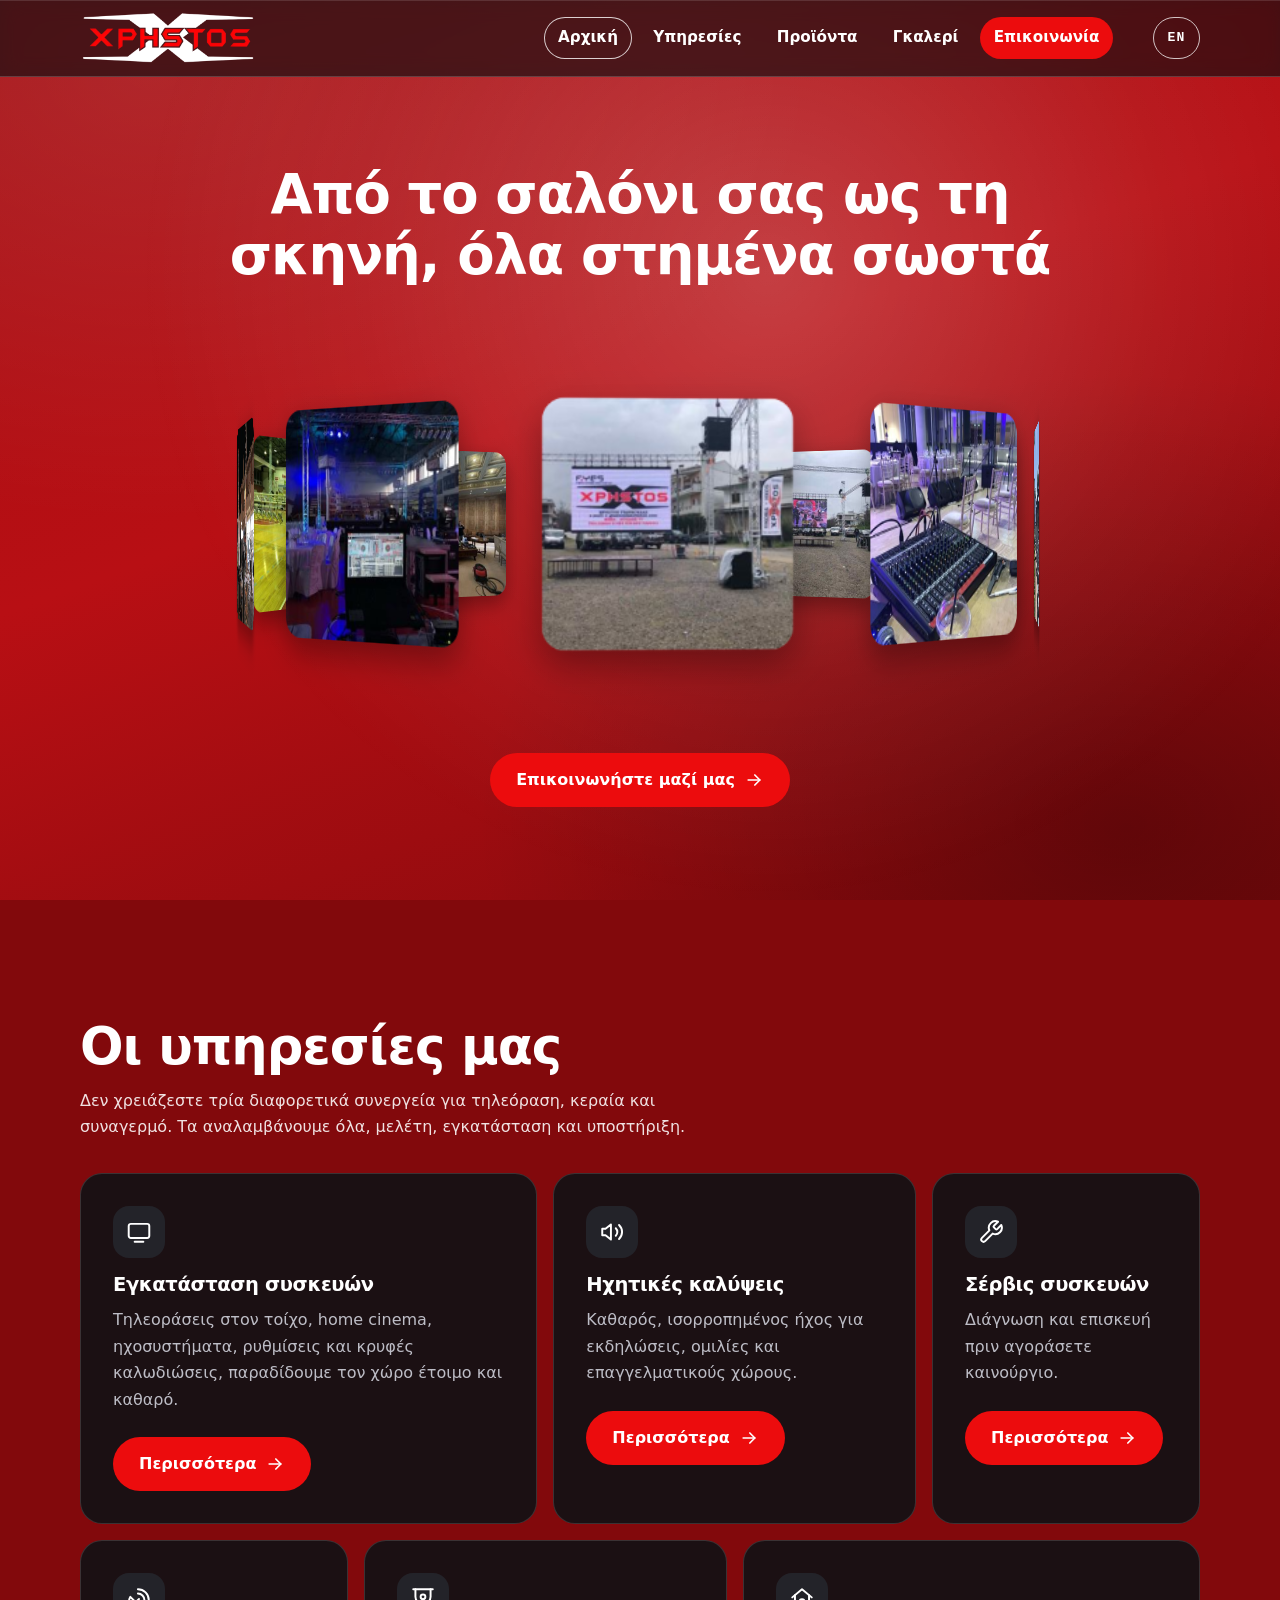
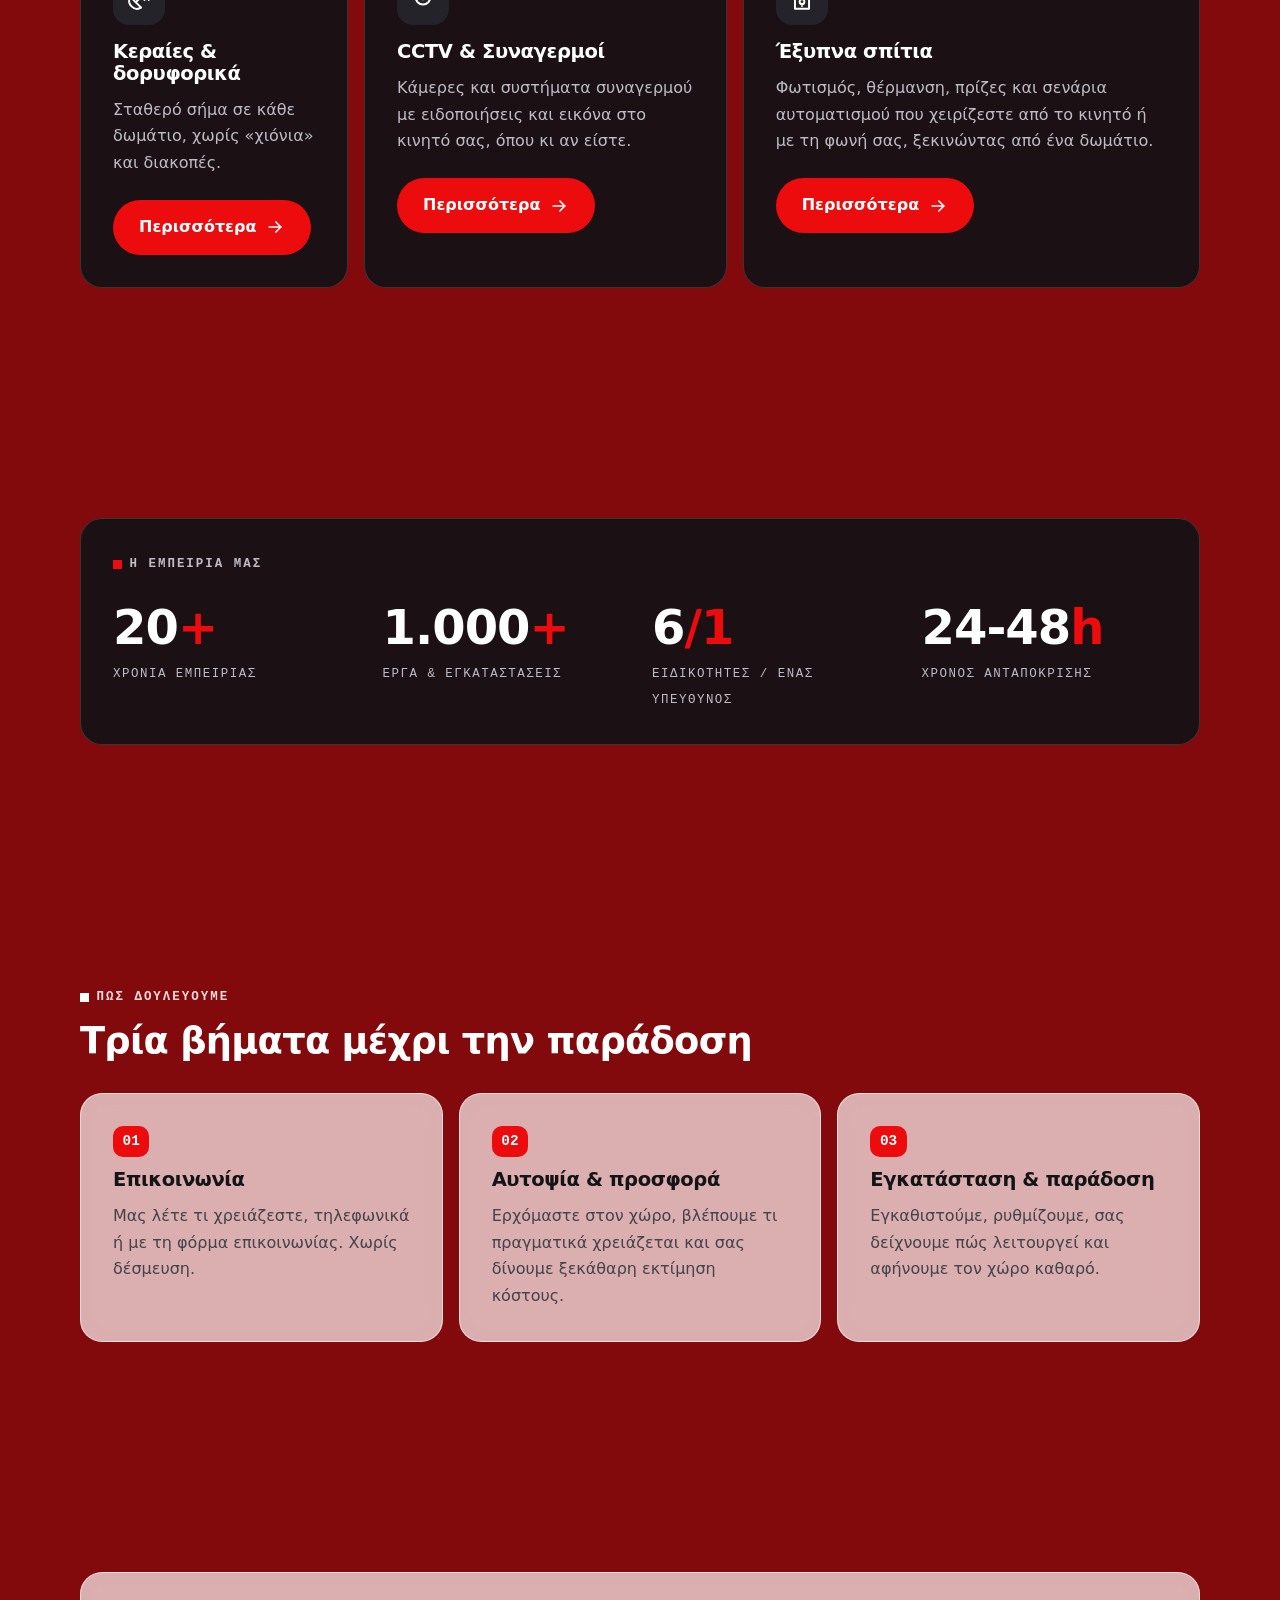
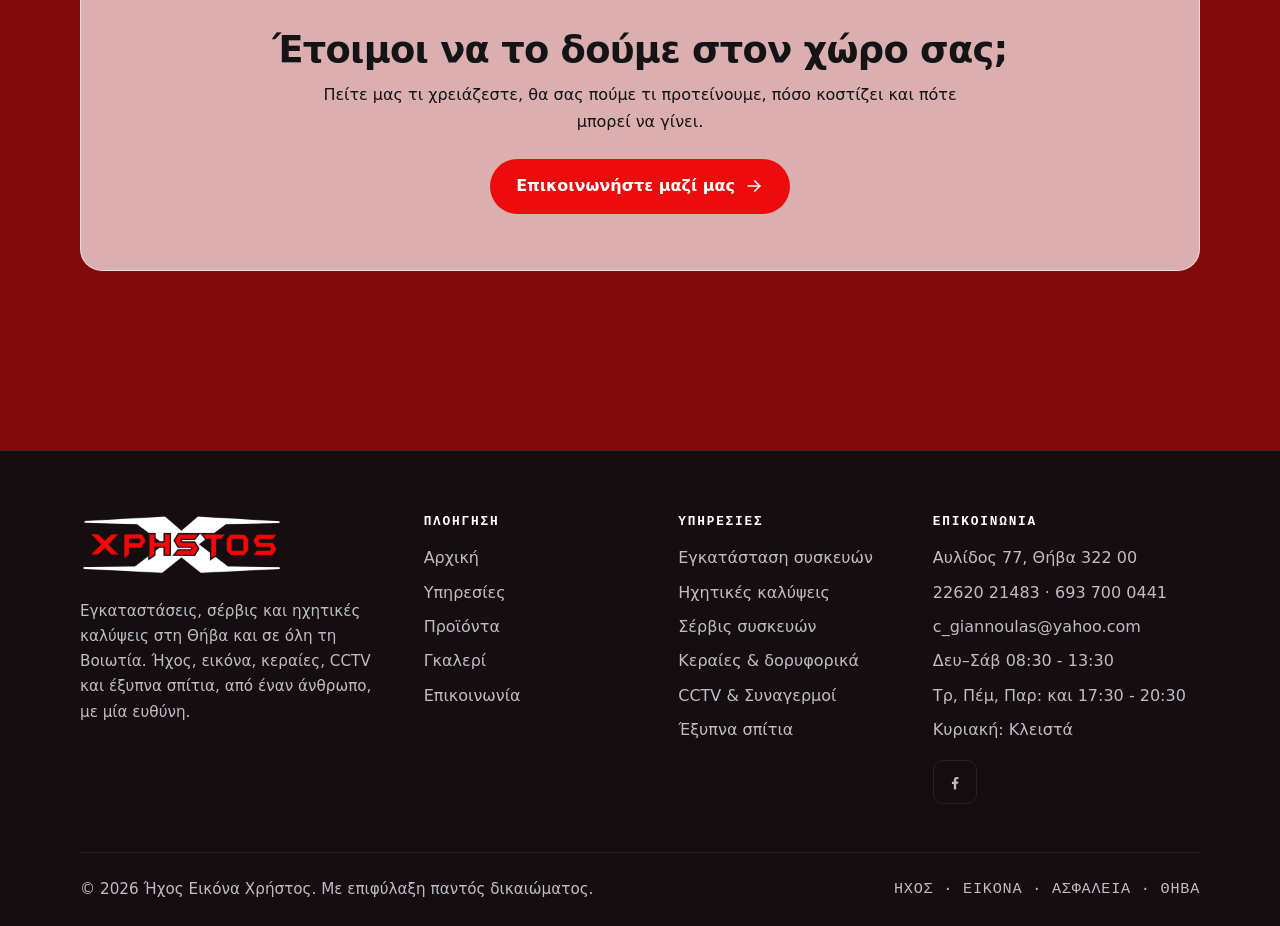
==== index.html @ 1051becd "Βελτιστοποίηση για αδύναμες συσκευές + συμβατότητα παλιών browsers Δοκιμές: 320/375/768/1024/1440px," ====
<!DOCTYPE html>
<html lang="el">
<head>
  <meta charset="UTF-8">
  <meta name="viewport" content="width=device-width, initial-scale=1">
  <title>Ήχος Εικόνα Χρήστος | Εγκατάσταση Συσκευών, Κεραίες, CCTV &amp; Έξυπνα Σπίτια στη Θήβα</title>
  <meta name="description" content="Εγκατάσταση συσκευών, ηχητικές καλύψεις, σέρβις συσκευών, τοποθετήσεις κεραιών & δορυφορικά συστήματα, CCTV, συναγερμοί και έξυπνα σπίτια στη Θήβα και σε όλη τη Βοιωτία. Δωρεάν εκτίμηση - επικοινωνήστε μαζί μας.">
  <meta name="keywords" content="εγκατάσταση συσκευών, ηχητικές καλύψεις, σέρβις συσκευών, τοποθέτηση κεραίας, δορυφορικά συστήματα, cctv, συναγερμός, έξυπνα σπίτια, appliance installation, sound coverage, device repair service, antenna installation, satellite systems, cctv alarm, smart home, Θήβα, Thiva, Βοιωτία">
  <meta property="og:type" content="website">
  <meta property="og:locale" content="el_GR">
  <meta property="og:title" content="Ήχος Εικόνα Χρήστος - Ήχος, εικόνα &amp; ασφάλεια στη Θήβα">
  <meta property="og:description" content="Εγκαταστάσεις, ηχητικές καλύψεις, σέρβις, κεραίες &amp; δορυφορικά, CCTV, συναγερμοί και έξυπνα σπίτια στη Θήβα και τη Βοιωτία.">
  <meta property="og:image" content="https://nickkol191-create.github.io/hxos_eikona_xrhstos/assets/og-image.jpg">
  <meta property="og:image:width" content="1200">
  <meta property="og:image:height" content="630">
  <link rel="icon" type="image/png" href="assets/favicon.png">
  <link rel="apple-touch-icon" href="assets/apple-touch-icon.png">
  <link rel="stylesheet" href="styles.css">
  <link rel="alternate" hreflang="el" href="index.html">
  <link rel="alternate" hreflang="en" href="en/index.html">
  <script type="application/ld+json">
  {
    "@context": "https://schema.org",
    "@type": "LocalBusiness",
    "name": "Ήχος Εικόνα Χρήστος",
    "alternateName": "Hxos Eikona Xrhstos",
    "description": "Εγκατάσταση συσκευών, ηχητικές καλύψεις, σέρβις συσκευών, τοποθετήσεις κεραιών και δορυφορικά συστήματα, CCTV & συναγερμοί, έξυπνα σπίτια. Appliance installation, sound coverage, device repair, antenna & satellite installation, CCTV alarm, smart home.",
    "image": "https://nickkol191-create.github.io/hxos_eikona_xrhstos/assets/og-image.jpg",
    "telephone": "+30-22620-21483",
    "email": "c_giannoulas@yahoo.com",
    "priceRange": "€€",
    "address": {
      "@type": "PostalAddress",
      "streetAddress": "Αυλίδος 77",
      "addressLocality": "Θήβα",
      "postalCode": "322 00",
      "addressCountry": "GR"
    },
    "geo": { "@type": "GeoCoordinates", "latitude": 38.3253, "longitude": 23.3185 },
    "areaServed": ["Θήβα", "Λιβαδειά", "Χαλκίδα", "Σχηματάρι", "Οινόφυτα", "Βοιωτία"],
    "openingHoursSpecification": [
      { "@type": "OpeningHoursSpecification", "dayOfWeek": ["Monday","Tuesday","Wednesday","Thursday","Friday","Saturday"], "opens": "08:30", "closes": "13:30" },
      { "@type": "OpeningHoursSpecification", "dayOfWeek": ["Tuesday","Thursday","Friday"], "opens": "17:30", "closes": "20:30" }
    ],
    "hasOfferCatalog": {
      "@type": "OfferCatalog",
      "name": "Υπηρεσίες / Services",
      "itemListElement": [
        { "@type": "Offer", "itemOffered": { "@type": "Service", "name": "Εγκατάσταση συσκευών (Appliance & AV installation)" } },
        { "@type": "Offer", "itemOffered": { "@type": "Service", "name": "Ηχητικές καλύψεις (Sound coverage for events)" } },
        { "@type": "Offer", "itemOffered": { "@type": "Service", "name": "Σέρβις συσκευών (Device repair service)" } },
        { "@type": "Offer", "itemOffered": { "@type": "Service", "name": "Τοποθετήσεις κεραιών & δορυφορικά συστήματα (Antenna & satellite installation)" } },
        { "@type": "Offer", "itemOffered": { "@type": "Service", "name": "CCTV & συναγερμοί (CCTV alarm systems)" } },
        { "@type": "Offer", "itemOffered": { "@type": "Service", "name": "Έξυπνα σπίτια (Smart home)" } }
      ]
    }
  }
  </script>
</head>
<body>
  <a class="skip-link" href="#main">Μετάβαση στο περιεχόμενο</a>

  <header class="site-header">
    <div class="container header-bar">
      <a class="brand" href="index.html" aria-label="Ήχος Εικόνα Χρήστος - Αρχική">
        <img src="assets/logo-white.png" alt="Λογότυπο: Εικόνα - Ήχος Χρήστος, Θήβα" width="1804" height="534">
      </a>
      <input type="checkbox" id="nav-toggle" class="nav-toggle-box" aria-label="Μενού">
      <label for="nav-toggle" class="nav-toggle" aria-hidden="true">
        <svg viewBox="0 0 24 24" fill="none" stroke="currentColor" stroke-width="2.2" stroke-linecap="round" aria-hidden="true"><path d="M4 7h16"/><path d="M4 12h16"/><path d="M4 17h16"/></svg>
      </label>
      <nav class="site-nav" aria-label="Κύριο μενού">
        <ul>
          <li><a href="index.html" aria-current="page">Αρχική</a></li>
          <li><a href="services.html">Υπηρεσίες</a></li>
          <li><a href="products.html">Προϊόντα</a></li>
          <li><a href="gallery.html">Γκαλερί</a></li>
          <li><a class="nav-cta" href="contact.html">Επικοινωνία</a></li>
          <li class="nav-lang"><a class="lang-switch" href="en/index.html" lang="en" hreflang="en" aria-label="View this page in English">EN</a></li>
        </ul>
      </nav>
    </div>
  </header>

  <main id="main">

    <!-- ===== HERO ===== -->
    <section class="hero container hero-open" aria-labelledby="hero-title">
      <h1 id="hero-title">Από το σαλόνι σας ως τη σκηνή, όλα στημένα σωστά</h1>

          <div class="hero-carousel" role="group" aria-label="Φωτογραφίες από έργα μας, σύρετε για περιστροφή">
            <div class="hc-ring">
              <button class="hc-face" type="button" style="--i: 0" data-full="assets/photos/IMG_2570.JPEG"><img src="assets/photos/thumbs/sm/IMG_2570.jpg" srcset="assets/photos/thumbs/sm/IMG_2570.jpg 360w, assets/photos/thumbs/IMG_2570.jpg 720w" sizes="(min-width: 640px) 180px, 112px" alt="Υπαίθρια οθόνη LED στημένη σε truss" width="720" height="540" decoding="async"></button>
              <button class="hc-face" type="button" style="--i: 1" data-full="assets/photos/IMG_2572.JPEG"><img src="assets/photos/thumbs/sm/IMG_2572.jpg" srcset="assets/photos/thumbs/sm/IMG_2572.jpg 360w, assets/photos/thumbs/IMG_2572.jpg 720w" sizes="(min-width: 640px) 180px, 112px" alt="Κονσόλα ήχου σε αίθουσα δεξιώσεων" width="540" height="720" decoding="async"></button>
              <button class="hc-face" type="button" style="--i: 2" data-full="assets/photos/IMG_2584.JPEG"><img src="assets/photos/thumbs/sm/IMG_2584.jpg" srcset="assets/photos/thumbs/sm/IMG_2584.jpg 360w, assets/photos/thumbs/IMG_2584.jpg 720w" sizes="(min-width: 640px) 180px, 112px" alt="Οθόνη προβολής σε υπαίθρια πολιτιστική εκδήλωση στη Θήβα" width="720" height="540" decoding="async"></button>
              <button class="hc-face" type="button" style="--i: 3" data-full="assets/photos/IMG_2581.JPEG"><img src="assets/photos/thumbs/sm/IMG_2581.jpg" srcset="assets/photos/thumbs/sm/IMG_2581.jpg 360w, assets/photos/thumbs/IMG_2581.jpg 720w" sizes="(min-width: 640px) 180px, 112px" fetchpriority="low" alt="Σύστημα συναγερμού Ajax σε λευκό χρώμα με εξωτερική σειρήνα" width="540" height="720" decoding="async"></button>
              <button class="hc-face" type="button" style="--i: 4" data-full="assets/photos/IMG_2571.JPEG"><img src="assets/photos/thumbs/sm/IMG_2571.jpg" srcset="assets/photos/thumbs/sm/IMG_2571.jpg 360w, assets/photos/thumbs/IMG_2571.jpg 720w" sizes="(min-width: 640px) 180px, 112px" fetchpriority="low" alt="Υπαίθρια οθόνη LED με ηχεία line array σε εκδήλωση" width="720" height="540" decoding="async"></button>
              <button class="hc-face" type="button" style="--i: 5" data-full="assets/photos/IMG_2583.JPEG"><img src="assets/photos/thumbs/sm/IMG_2583.jpg" srcset="assets/photos/thumbs/sm/IMG_2583.jpg 360w, assets/photos/thumbs/IMG_2583.jpg 720w" sizes="(min-width: 640px) 180px, 112px" fetchpriority="low" alt="DJ booth με ηχεία και φωτεινή επιγραφή Let's Party" width="540" height="720" decoding="async"></button>
              <button class="hc-face" type="button" style="--i: 6" data-full="assets/photos/IMG_2568.JPEG"><img src="assets/photos/thumbs/sm/IMG_2568.jpg" srcset="assets/photos/thumbs/sm/IMG_2568.jpg 360w, assets/photos/thumbs/IMG_2568.jpg 720w" sizes="(min-width: 640px) 180px, 112px" fetchpriority="low" alt="Εγκατάσταση video wall σε αίθουσα εκδηλώσεων" width="720" height="540" decoding="async"></button>
              <button class="hc-face" type="button" style="--i: 7" data-full="assets/photos/IMG_2576.JPEG"><img src="assets/photos/thumbs/sm/IMG_2576.jpg" srcset="assets/photos/thumbs/sm/IMG_2576.jpg 360w, assets/photos/thumbs/IMG_2576.jpg 720w" sizes="(min-width: 640px) 180px, 112px" fetchpriority="low" alt="Πύργοι truss με φωτισμό και οθόνη LED σε κλειστό γυμναστήριο" width="540" height="720" decoding="async"></button>
              <button class="hc-face" type="button" style="--i: 8" data-full="assets/photos/IMG_2579.JPEG"><img src="assets/photos/thumbs/sm/IMG_2579.jpg" srcset="assets/photos/thumbs/sm/IMG_2579.jpg 360w, assets/photos/thumbs/IMG_2579.jpg 720w" sizes="(min-width: 640px) 180px, 112px" alt="Στήσιμο πύργων truss για υπαίθρια εκδήλωση τη νύχτα" width="540" height="720" decoding="async"></button>
              <button class="hc-face" type="button" style="--i: 9" data-full="assets/photos/IMG_2577.JPEG"><img src="assets/photos/thumbs/sm/IMG_2577.jpg" srcset="assets/photos/thumbs/sm/IMG_2577.jpg 360w, assets/photos/thumbs/IMG_2577.jpg 720w" sizes="(min-width: 640px) 180px, 112px" alt="Φωτισμός, ήχος και DJ set σε αθλητική διοργάνωση με ρινγκ" width="720" height="540" decoding="async"></button>
            </div>
          </div>

      <div class="hero-cta">
        <a class="btn" href="contact.html">Επικοινωνήστε μαζί μας
          <svg viewBox="0 0 24 24" fill="none" stroke="currentColor" stroke-width="2" stroke-linecap="round" stroke-linejoin="round" aria-hidden="true"><path d="M5 12h14"/><path d="m13 6 6 6-6 6"/></svg>
        </a>
      </div>
    </section>

    <!-- ===== SERVICES BENTO ===== -->
    <section class="section container" aria-labelledby="services-title">
      <div class="section-head section-head-xl">
        <h2 id="services-title">Οι υπηρεσίες μας</h2>
        <p>Δεν χρειάζεστε τρία διαφορετικά συνεργεία για τηλεόραση, κεραία και συναγερμό. Τα αναλαμβάνουμε όλα, μελέτη, εγκατάσταση και υποστήριξη.</p>
      </div>

      <div class="bento">
        <details class="tile tile-dark d5 svc-card" open>
          <summary class="svc-head"><span class="svc-row">
          <span class="icon-box" aria-hidden="true">
            <svg viewBox="0 0 24 24" fill="none" stroke="currentColor" stroke-width="1.8" stroke-linecap="round" stroke-linejoin="round"><rect x="2.5" y="4.5" width="19" height="13" rx="2"/><path d="M8 21h8"/></svg>
          </span>
          <h3>Εγκατάσταση συσκευών</h3>
          <svg class="svc-arrow" viewBox="0 0 24 24" fill="none" stroke="currentColor" stroke-width="2.2" stroke-linecap="round" stroke-linejoin="round" aria-hidden="true"><path d="m6 9 6 6 6-6"/></svg>
          </span></summary>
          <p class="muted">Τηλεοράσεις στον τοίχο, home cinema, ηχοσυστήματα, ρυθμίσεις και κρυφές καλωδιώσεις, παραδίδουμε τον χώρο έτοιμο και καθαρό.</p>
          <a class="btn" href="services.html#egkatastasi-syskevon">Περισσότερα
            <svg viewBox="0 0 24 24" fill="none" stroke="currentColor" stroke-width="2" stroke-linecap="round" stroke-linejoin="round" aria-hidden="true"><path d="M5 12h14"/><path d="m13 6 6 6-6 6"/></svg>
          </a>
        </details>

        <details class="tile tile-dark d4 svc-card" open>
          <summary class="svc-head"><span class="svc-row">
          <span class="icon-box" aria-hidden="true">
            <svg viewBox="0 0 24 24" fill="none" stroke="currentColor" stroke-width="1.8" stroke-linecap="round" stroke-linejoin="round"><path d="M11 5 6 9H3v6h3l5 4z"/><path d="M15.5 8.5a5 5 0 0 1 0 7"/><path d="M18.5 5.5a9 9 0 0 1 0 13"/></svg>
          </span>
          <h3>Ηχητικές καλύψεις</h3>
          <svg class="svc-arrow" viewBox="0 0 24 24" fill="none" stroke="currentColor" stroke-width="2.2" stroke-linecap="round" stroke-linejoin="round" aria-hidden="true"><path d="m6 9 6 6 6-6"/></svg>
          </span></summary>
          <p class="muted">Καθαρός, ισορροπημένος ήχος για εκδηλώσεις, ομιλίες και επαγγελματικούς χώρους.</p>
          <a class="btn" href="services.html#ixitikes-kalypseis">Περισσότερα
            <svg viewBox="0 0 24 24" fill="none" stroke="currentColor" stroke-width="2" stroke-linecap="round" stroke-linejoin="round" aria-hidden="true"><path d="M5 12h14"/><path d="m13 6 6 6-6 6"/></svg>
          </a>
        </details>

        <details class="tile tile-dark d3 svc-card" open>
          <summary class="svc-head"><span class="svc-row">
          <span class="icon-box" aria-hidden="true">
            <svg viewBox="0 0 24 24" fill="none" stroke="currentColor" stroke-width="1.8" stroke-linecap="round" stroke-linejoin="round"><path d="M14.7 6.3a1 1 0 0 0 0 1.4l1.6 1.6a1 1 0 0 0 1.4 0l3.77-3.77a6 6 0 0 1-7.94 7.94l-6.91 6.91a2.12 2.12 0 0 1-3-3l6.91-6.91a6 6 0 0 1 7.94-7.94l-3.76 3.76z"/></svg>
          </span>
          <h3>Σέρβις συσκευών</h3>
          <svg class="svc-arrow" viewBox="0 0 24 24" fill="none" stroke="currentColor" stroke-width="2.2" stroke-linecap="round" stroke-linejoin="round" aria-hidden="true"><path d="m6 9 6 6 6-6"/></svg>
          </span></summary>
          <p class="muted">Διάγνωση και επισκευή πριν αγοράσετε καινούργιο.</p>
          <a class="btn" href="services.html#servis-syskevon">Περισσότερα
            <svg viewBox="0 0 24 24" fill="none" stroke="currentColor" stroke-width="2" stroke-linecap="round" stroke-linejoin="round" aria-hidden="true"><path d="M5 12h14"/><path d="m13 6 6 6-6 6"/></svg>
          </a>
        </details>

        <details class="tile tile-dark d3 svc-card" open>
          <summary class="svc-head"><span class="svc-row">
          <span class="icon-box" aria-hidden="true">
            <svg viewBox="0 0 24 24" fill="none" stroke="currentColor" stroke-width="1.8" stroke-linecap="round" stroke-linejoin="round"><path d="M4 10a7.31 7.31 0 0 0 10 10Z"/><path d="m9 15 3-3"/><path d="M17 13a6 6 0 0 0-6-6"/><path d="M21 13A10 10 0 0 0 11 3"/></svg>
          </span>
          <h3>Κεραίες &amp; δορυφορικά</h3>
          <svg class="svc-arrow" viewBox="0 0 24 24" fill="none" stroke="currentColor" stroke-width="2.2" stroke-linecap="round" stroke-linejoin="round" aria-hidden="true"><path d="m6 9 6 6 6-6"/></svg>
          </span></summary>
          <p class="muted">Σταθερό σήμα σε κάθε δωμάτιο, χωρίς «χιόνια» και διακοπές.</p>
          <a class="btn" href="services.html#keraies-doryforika">Περισσότερα
            <svg viewBox="0 0 24 24" fill="none" stroke="currentColor" stroke-width="2" stroke-linecap="round" stroke-linejoin="round" aria-hidden="true"><path d="M5 12h14"/><path d="m13 6 6 6-6 6"/></svg>
          </a>
        </details>

        <details class="tile tile-dark d4 svc-card" open>
          <summary class="svc-head"><span class="svc-row">
          <span class="icon-box" aria-hidden="true">
            <svg viewBox="0 0 24 24" fill="none" stroke="currentColor" stroke-width="1.8" stroke-linecap="round" stroke-linejoin="round"><path d="M3 3h18"/><path d="M5 3v7a7 7 0 0 0 14 0V3"/><circle cx="12" cy="10" r="2.2"/></svg>
          </span>
          <h3>CCTV &amp; Συναγερμοί</h3>
          <svg class="svc-arrow" viewBox="0 0 24 24" fill="none" stroke="currentColor" stroke-width="2.2" stroke-linecap="round" stroke-linejoin="round" aria-hidden="true"><path d="m6 9 6 6 6-6"/></svg>
          </span></summary>
          <p class="muted">Κάμερες και συστήματα συναγερμού με ειδοποιήσεις και εικόνα στο κινητό σας, όπου κι αν είστε.</p>
          <a class="btn" href="services.html#cctv-alarm">Περισσότερα
            <svg viewBox="0 0 24 24" fill="none" stroke="currentColor" stroke-width="2" stroke-linecap="round" stroke-linejoin="round" aria-hidden="true"><path d="M5 12h14"/><path d="m13 6 6 6-6 6"/></svg>
          </a>
        </details>

        <details class="tile tile-dark d5 svc-card" open>
          <summary class="svc-head"><span class="svc-row">
          <span class="icon-box" aria-hidden="true">
            <svg viewBox="0 0 24 24" fill="none" stroke="currentColor" stroke-width="1.8" stroke-linecap="round" stroke-linejoin="round"><path d="m3 10.5 9-7.5 9 7.5"/><path d="M5.5 8.5V21h13V8.5"/><circle cx="12" cy="14.5" r="2.2"/><path d="M12 18.5v.01"/></svg>
          </span>
          <h3>Έξυπνα σπίτια</h3>
          <svg class="svc-arrow" viewBox="0 0 24 24" fill="none" stroke="currentColor" stroke-width="2.2" stroke-linecap="round" stroke-linejoin="round" aria-hidden="true"><path d="m6 9 6 6 6-6"/></svg>
          </span></summary>
          <p class="muted">Φωτισμός, θέρμανση, πρίζες και σενάρια αυτοματισμού που χειρίζεστε από το κινητό ή με τη φωνή σας, ξεκινώντας από ένα δωμάτιο.</p>
          <a class="btn" href="services.html#exypna-spitia">Περισσότερα
            <svg viewBox="0 0 24 24" fill="none" stroke="currentColor" stroke-width="2" stroke-linecap="round" stroke-linejoin="round" aria-hidden="true"><path d="M5 12h14"/><path d="m13 6 6 6-6 6"/></svg>
          </a>
        </details>
      </div>
    </section>

    <!-- ===== STATS ===== -->
    <section class="section container" aria-labelledby="stats-title">
      <div class="tile tile-dark">
        <p class="eyebrow">Η εμπειρία μας</p>
        <h2 id="stats-title" class="visually-hidden">Η εμπειρία μας σε αριθμούς</h2>
        <div class="stats mt-4">
          <div class="stat"><b>20<em>+</em></b><span>Χρόνια εμπειρίας</span></div>
          <div class="stat"><b>1.000<em>+</em></b><span>Έργα &amp; εγκαταστάσεις</span></div>
          <div class="stat"><b>6<em>/1</em></b><span>Ειδικότητες / ένας υπεύθυνος</span></div>
          <div class="stat"><b>24-48<em>h</em></b><span>Χρόνος ανταπόκρισης</span></div>
        </div>
      </div>
    </section>

    <!-- ===== MINI PROCESS ===== -->
    <section class="section container" aria-labelledby="process-title">
      <div class="section-head">
        <p class="eyebrow">Πώς δουλεύουμε</p>
        <h2 id="process-title">Τρία βήματα μέχρι την παράδοση</h2>
      </div>
      <div class="bento">
        <div class="tile d4">
          <span class="step-num">01</span>
          <h3>Επικοινωνία</h3>
          <p class="muted">Μας λέτε τι χρειάζεστε, τηλεφωνικά ή με τη φόρμα επικοινωνίας. Χωρίς δέσμευση.</p>
        </div>
        <div class="tile d4">
          <span class="step-num">02</span>
          <h3>Αυτοψία &amp; προσφορά</h3>
          <p class="muted">Ερχόμαστε στον χώρο, βλέπουμε τι πραγματικά χρειάζεται και σας δίνουμε ξεκάθαρη εκτίμηση κόστους.</p>
        </div>
        <div class="tile d4">
          <span class="step-num">03</span>
          <h3>Εγκατάσταση &amp; παράδοση</h3>
          <p class="muted">Εγκαθιστούμε, ρυθμίζουμε, σας δείχνουμε πώς λειτουργεί και αφήνουμε τον χώρο καθαρό.</p>
        </div>
      </div>
    </section>

    <!-- ===== CTA ===== -->
    <section class="section container" aria-labelledby="cta-title">
      <div class="tile cta-band">
        <h2 id="cta-title">Έτοιμοι να το δούμε στον χώρο σας;</h2>
        <p>Πείτε μας τι χρειάζεστε, θα σας πούμε τι προτείνουμε, πόσο κοστίζει και πότε μπορεί να γίνει.</p>
        <div class="btn-row">
          <a class="btn" href="contact.html">Επικοινωνήστε μαζί μας
            <svg viewBox="0 0 24 24" fill="none" stroke="currentColor" stroke-width="2" stroke-linecap="round" stroke-linejoin="round" aria-hidden="true"><path d="M5 12h14"/><path d="m13 6 6 6-6 6"/></svg>
          </a>
        </div>
      </div>
    </section>

    <!-- overlay πλήρους μεγέθους για το carousel του hero -->
    <div class="hc-overlay" role="dialog" aria-modal="true" aria-label="Φωτογραφία σε πλήρες μέγεθος" hidden>
      <img src="" alt="">
      <button class="lb-close" type="button" aria-label="Κλείσιμο">
        <svg viewBox="0 0 24 24" fill="none" stroke="currentColor" stroke-width="2.2" stroke-linecap="round" aria-hidden="true"><path d="M6 6l12 12"/><path d="M18 6 6 18"/></svg>
      </button>
    </div>

  </main>

  <footer class="site-footer">
    <div class="container">
      <div class="footer-grid">
        <div>
          <span class="footer-logo"><img src="assets/logo-white.png" alt="Λογότυπο: Εικόνα - Ήχος Χρήστος" width="1804" height="534" loading="lazy"></span>
          <p>Εγκαταστάσεις, σέρβις και ηχητικές καλύψεις στη Θήβα και σε όλη τη Βοιωτία. Ήχος, εικόνα, κεραίες, CCTV και έξυπνα σπίτια, από έναν άνθρωπο, με μία ευθύνη.</p>
        </div>
        <nav aria-label="Πλοήγηση υποσέλιδου">
          <h4>Πλοήγηση</h4>
          <ul>
            <li><a href="index.html">Αρχική</a></li>
            <li><a href="services.html">Υπηρεσίες</a></li>
            <li><a href="products.html">Προϊόντα</a></li>
            <li><a href="gallery.html">Γκαλερί</a></li>
            <li><a href="contact.html">Επικοινωνία</a></li>
          </ul>
        </nav>
        <nav aria-label="Υπηρεσίες υποσέλιδου">
          <h4>Υπηρεσίες</h4>
          <ul>
            <li><a href="services.html#egkatastasi-syskevon">Εγκατάσταση συσκευών</a></li>
            <li><a href="services.html#ixitikes-kalypseis">Ηχητικές καλύψεις</a></li>
            <li><a href="services.html#servis-syskevon">Σέρβις συσκευών</a></li>
            <li><a href="services.html#keraies-doryforika">Κεραίες &amp; δορυφορικά</a></li>
            <li><a href="services.html#cctv-alarm">CCTV &amp; Συναγερμοί</a></li>
            <li><a href="services.html#exypna-spitia">Έξυπνα σπίτια</a></li>
          </ul>
        </nav>
        <div>
          <h4>Επικοινωνία</h4>
          <ul>
            <li>Αυλίδος 77, Θήβα 322 00</li>
            <li><a href="tel:+302262021483">22620 21483</a> · <a href="tel:+306937000441">693 700 0441</a></li>
            <li><a href="mailto:c_giannoulas@yahoo.com">c_giannoulas@yahoo.com</a></li>
            <li>Δευ–Σάβ 08:30 - 13:30</li>
            <li>Τρ, Πέμ, Παρ: και 17:30 - 20:30</li>
            <li>Κυριακή: Κλειστά</li>
          </ul>
          <div class="social-row">
            <a href="https://www.facebook.com/hxosxristos/?locale=el_GR" target="_blank" rel="noopener" aria-label="Facebook">
              <svg viewBox="0 0 24 24" aria-hidden="true"><path fill="currentColor" d="M13.4 21v-6.9h2.3l.35-2.7H13.4V9.7c0-.78.22-1.31 1.34-1.31h1.43V5.97c-.25-.03-1.1-.11-2.08-.11-2.06 0-3.47 1.26-3.47 3.57v2.27H8.3v2.7h2.32V21Z"/></svg>
            </a>
          </div>
        </div>
      </div>
      <div class="footer-bottom">
        <p>© 2026 Ήχος Εικόνα Χρήστος. Με επιφύλαξη παντός δικαιώματος.</p>
        <p class="mono">ΗΧΟΣ · ΕΙΚΟΝΑ · ΑΣΦΑΛΕΙΑ · ΘΗΒΑ</p>
      </div>
    </div>
  </footer>
  <script src="assets/js/glass.js" defer></script>
  <script src="assets/js/hero-carousel.js" defer></script>
</body>
</html>
---- styles.css ----
/* ============================================================
   ΗΧΟΣ ΕΙΚΟΝΑ ΧΡΗΣΤΟΣ - styles.css
   Bento grid · professional / minimalist · mobile-first
   ------------------------------------------------------------
   DESIGN TOKENS - swap in your own design-system values here.
   ============================================================ */

:root {
  /* ---- Colors ---------------------------------------------- */
  --clr-bg:            #f4f4f1;   /* page canvas */
  --clr-surface:       #ffffff;   /* bento cards */
  --clr-surface-soft:  #faf9f6;   /* quiet card variant */
  --clr-ink:           #141417;   /* primary text */
  --clr-ink-soft:      #52525a;   /* secondary text */
  --clr-line:          #e4e3dd;   /* hairline borders */
  --clr-accent:        #ec0c0d;   /* brand red (from the logo) */
  --clr-accent-deep:   #9e0b10;   /* red for small text / hover */
  --clr-accent-tint:   rgba(236, 12, 13, 0.07); /* icon chips */
  --clr-dark:          #141417;   /* dark tiles / footer */
  --clr-dark-soft:     #232329;   /* dark tile inner surfaces */
  --clr-on-dark:       #ffffff;
  --clr-on-dark-soft:  #bdbdc6;

  /* ---- Fonts ------------------------------------------------ */
  --font-display: "Segoe UI", system-ui, -apple-system, "Helvetica Neue", Arial, sans-serif;
  --font-body:    "Segoe UI", system-ui, -apple-system, "Helvetica Neue", Arial, sans-serif;
  --font-mono:    "Cascadia Code", Consolas, "SF Mono", "Courier New", monospace;

  /* ---- Spacing ---------------------------------------------- */
  --sp-1: 0.25rem;
  --sp-2: 0.5rem;
  --sp-3: 0.75rem;
  --sp-4: 1rem;
  --sp-5: 1.5rem;
  --sp-6: 2rem;
  --sp-7: 3rem;
  --sp-8: 4.5rem;
  --gap:  1rem;               /* bento grid gap */
  --container: 74rem;

  /* ---- Border radius ---------------------------------------- */
  --rad-sm:   10px;
  --rad-md:   16px;
  --rad-lg:   22px;
  --rad-pill: 999px;

  /* ---- Effects ----------------------------------------------- */
  --border: 1px solid var(--clr-line);
  --shadow-soft: 0 1px 2px rgba(20, 20, 23, 0.05), 0 10px 28px rgba(20, 20, 23, 0.07);
  --speed: 200ms;
}

/* ============================================================
   RESET / BASE
   ============================================================ */

*,
*::before,
*::after { box-sizing: border-box; }

* { margin: 0; }

@media (prefers-reduced-motion: no-preference) {
  html { scroll-behavior: smooth; }
}

body {
  font-family: var(--font-body);
  font-size: 1rem;
  line-height: 1.65;
  color: var(--clr-ink);
  background: var(--clr-bg);
  -webkit-font-smoothing: antialiased;
}

img,
svg { display: block; max-width: 100%; }

img { height: auto; }

a { color: var(--clr-accent-deep); text-underline-offset: 3px; }

a:hover { color: var(--clr-ink); }

ul[class],
ol[class],
.site-nav ul,
.site-footer ul { list-style: none; padding: 0; }

::selection { background: var(--clr-accent); color: #fff; }

:focus-visible {
  outline: 3px solid currentColor;
  outline-offset: 3px;
  border-radius: 4px;
}

@media (prefers-reduced-motion: reduce) {
  *,
  *::before,
  *::after {
    animation-duration: 0.01ms !important;
    transition-duration: 0.01ms !important;
  }
}

/* ============================================================
   TYPOGRAPHY
   ============================================================ */

h1, h2, h3, h4 {
  font-family: var(--font-display);
  line-height: 1.12;
  letter-spacing: -0.02em;
  font-weight: 800;
  text-wrap: balance;
}

h1 { font-size: clamp(2.1rem, 5.5vw, 3.4rem); }
h2 { font-size: clamp(1.6rem, 3.5vw, 2.3rem); }
h3 { font-size: 1.22rem; }
h4 { font-size: 1.05rem; }

p  { max-width: 65ch; }

.eyebrow {
  display: inline-flex;
  align-items: center;
  gap: 0.6em;
  font-family: var(--font-mono);
  font-size: 0.78rem;
  font-weight: 600;
  letter-spacing: 0.16em;
  text-transform: uppercase;
  color: var(--clr-accent-deep);
  margin-bottom: var(--sp-3);
}

.eyebrow::before {
  content: "";
  width: 9px;
  height: 9px;
  background: var(--clr-accent);
  flex-shrink: 0;
}

.visually-hidden {
  position: absolute;
  width: 1px;
  height: 1px;
  padding: 0;
  margin: -1px;
  overflow: hidden;
  clip: rect(0 0 0 0);
  white-space: nowrap;
  border: 0;
}

/* ============================================================
   LAYOUT HELPERS
   ============================================================ */

.container {
  max-width: var(--container);
  margin-inline: auto;
  padding-inline: clamp(1rem, 4vw, 2rem);
}

.section { padding-block: clamp(4rem, 9vw, 7.5rem); }

.section-head { max-width: 46rem; margin-bottom: var(--sp-6); }

.section-head p { margin-top: var(--sp-3); color: var(--clr-ink-soft); }

/* ============================================================
   SKIP LINK
   ============================================================ */

.skip-link {
  position: absolute;
  top: -100%;
  left: var(--sp-4);
  z-index: 100;
  background: var(--clr-ink);
  color: #fff;
  padding: var(--sp-3) var(--sp-5);
  border-radius: 0 0 var(--rad-sm) var(--rad-sm);
  text-decoration: none;
  font-weight: 700;
}

.skip-link:focus { top: 0; color: #fff; }

/* ============================================================
   HEADER / NAV
   ============================================================ */

.site-header {
  position: sticky;
  top: 0;
  z-index: 50;
  background: var(--clr-bg);
  border-bottom: var(--border);
}

.header-bar {
  display: flex;
  flex-wrap: wrap;
  align-items: center;
  gap: var(--sp-2) var(--sp-5);
  padding-block: var(--sp-3);
}

.brand { display: inline-flex; border-radius: var(--rad-sm); }

.brand img { height: 52px; width: auto; }

.site-nav { flex: 1 1 100%; }

.site-nav ul {
  display: flex;
  align-items: center;
  gap: var(--sp-1);
  overflow-x: auto;
  -webkit-overflow-scrolling: touch;
  padding-bottom: var(--sp-1);
}

.site-nav a {
  display: inline-block;
  white-space: nowrap;
  padding: 0.55rem 0.85rem;
  border-radius: var(--rad-pill);
  font-weight: 600;
  font-size: 0.95rem;
  text-decoration: none;
  color: var(--clr-ink);
  transition: background-color var(--speed), color var(--speed);
}

.site-nav a:hover { background: var(--clr-line); color: var(--clr-ink); }

.site-nav a[aria-current="page"] {
  color: var(--clr-accent-deep);
  box-shadow: inset 0 0 0 1px var(--clr-accent-deep);
}

.site-nav .nav-cta {
  background: var(--clr-accent);
  color: #fff;
}

.site-nav .nav-cta:hover { background: var(--clr-accent-deep); color: #fff; }

.site-nav .nav-cta[aria-current="page"] {
  color: #fff;
  box-shadow: inset 0 0 0 2px var(--clr-ink);
}

.site-nav .lang-switch {
  font-family: var(--font-mono);
  font-size: 0.82rem;
  font-weight: 700;
  letter-spacing: 0.08em;
  border: 1.5px solid var(--clr-ink);
  margin-left: var(--sp-2);
}

.site-nav .lang-switch:hover { background: var(--clr-ink); color: #fff; }

@media (min-width: 920px) {
  .site-nav { flex: 0 1 auto; margin-left: auto; }
  .site-nav ul { overflow: visible; padding-bottom: 0; }
}

/* ============================================================
   BUTTONS
   ============================================================ */

.btn {
  display: inline-flex;
  align-items: center;
  justify-content: center;
  gap: 0.55em;
  min-height: 48px;
  padding: 0.75rem 1.5rem;
  border-radius: var(--rad-pill);
  border: 2px solid transparent;
  font: inherit;
  font-weight: 700;
  text-decoration: none;
  cursor: pointer;
  background: var(--clr-accent);
  color: #fff;
  transition: background-color var(--speed), color var(--speed), border-color var(--speed);
}

.btn:hover { background: var(--clr-accent-deep); color: #fff; }

.btn svg { width: 20px; height: 20px; }

.btn-ghost {
  background: transparent;
  border-color: var(--clr-ink);
  color: var(--clr-ink);
}

.btn-ghost:hover { background: var(--clr-ink); color: #fff; }

.btn-light {
  background: #fff;
  color: var(--clr-ink);
}

.btn-light:hover { background: var(--clr-line); color: var(--clr-ink); }

.btn-row {
  display: flex;
  flex-wrap: wrap;
  gap: var(--sp-3);
  margin-top: var(--sp-5);
}

/* ============================================================
   BENTO GRID
   ============================================================ */

.bento {
  display: grid;
  gap: var(--gap);
  grid-template-columns: 1fr;
}

@media (min-width: 640px) {
  .bento { grid-template-columns: repeat(6, 1fr); }
  .bento > * { grid-column: span 6; }
  .t3 { grid-column: span 3 !important; }
  .d3, .d4 { grid-column: span 3 !important; }
}

@media (min-width: 1000px) {
  .bento { grid-template-columns: repeat(12, 1fr); }
  .bento > * { grid-column: span 12; }
  .d3  { grid-column: span 3 !important; }
  .d4  { grid-column: span 4 !important; }
  .d5  { grid-column: span 5 !important; }
  .d6  { grid-column: span 6 !important; }
  .d7  { grid-column: span 7 !important; }
  .d8  { grid-column: span 8 !important; }
  .d9  { grid-column: span 9 !important; }
  .d12 { grid-column: span 12 !important; }
  .rows2 { grid-row: span 2; }
}

/* ---- Tiles -------------------------------------------------- */

.tile {
  background: var(--clr-surface);
  border: var(--border);
  border-radius: var(--rad-lg);
  padding: clamp(1.25rem, 3vw, 2rem);
  transition: border-color var(--speed), box-shadow var(--speed);
}

.tile-soft { background: var(--clr-surface-soft); }

.tile-dark {
  background: var(--clr-dark);
  border-color: var(--clr-dark);
  color: var(--clr-on-dark);
}

.tile-dark .muted,
.tile-dark p { color: var(--clr-on-dark-soft); }

.tile-dark a { color: #fff; }

.tile-red {
  background: var(--clr-accent);
  border-color: var(--clr-accent);
  color: #fff;
}

.tile-red p { color: rgba(255, 255, 255, 0.88); }

.tile-img {
  padding: 0;
  overflow: hidden;
  min-height: 240px;
  position: relative;
}

.tile-img img {
  position: absolute;
  inset: 0;
  width: 100%;
  height: 100%;
  object-fit: cover;
}

.tile-link { display: block; text-decoration: none; color: inherit; cursor: pointer; }

a.tile:hover,
.tile-link:hover {
  border-color: var(--clr-ink);
  box-shadow: var(--shadow-soft);
  color: inherit;
}

.tile h2,
.tile h3 { margin-bottom: var(--sp-3); }

.tile p + p { margin-top: var(--sp-3); }

.muted { color: var(--clr-ink-soft); }

/* ---- Icon chip ---------------------------------------------- */

.icon-box {
  display: inline-flex;
  align-items: center;
  justify-content: center;
  width: 52px;
  height: 52px;
  border-radius: var(--rad-md);
  background: var(--clr-accent-tint);
  color: var(--clr-accent);
  margin-bottom: var(--sp-4);
}

.icon-box svg { width: 26px; height: 26px; }

.tile-dark .icon-box { background: var(--clr-dark-soft); color: #fff; }

/* ---- Text link with arrow ----------------------------------- */

.text-link {
  display: inline-flex;
  align-items: center;
  gap: 0.4em;
  font-weight: 700;
  text-decoration: none;
  color: var(--clr-accent-deep);
  margin-top: var(--sp-4);
}

.text-link svg { width: 18px; height: 18px; transition: translate var(--speed); }

.text-link:hover { color: var(--clr-ink); }

.text-link:hover svg { translate: 4px 0; }

/* ---- Chips --------------------------------------------------- */

.chip-row {
  display: flex;
  flex-wrap: wrap;
  gap: var(--sp-2);
}

.chip {
  display: inline-block;
  padding: 0.65rem 1.2rem;
  border: var(--border);
  border-radius: var(--rad-pill);
  background: var(--clr-surface);
  font-family: var(--font-mono);
  font-size: 0.98rem;
  text-decoration: none;
  color: var(--clr-ink);
  cursor: pointer;
  transition: border-color var(--speed), background-color var(--speed);
}

.tile-dark .chip { background: #fff; }

.chip:hover { border-color: var(--clr-accent); color: var(--clr-accent-deep); }

/* ============================================================
   HERO
   ============================================================ */

.hero {
  padding-top: clamp(3rem, 7vw, 5.5rem);
  padding-bottom: clamp(3rem, 8vw, 6rem);
}

.page-hero { padding-top: clamp(1.5rem, 4vw, 3rem); }

.page-hero .tile { padding: clamp(1.75rem, 4vw, 3rem); }

/* ============================================================
   STATS
   ============================================================ */

.stats {
  display: grid;
  gap: var(--sp-6) var(--sp-5);
  grid-template-columns: repeat(2, 1fr);
}

@media (min-width: 1000px) {
  .stats { grid-template-columns: repeat(4, 1fr); }
}

.stat b {
  display: block;
  font-family: var(--font-display);
  font-size: clamp(2.1rem, 4vw, 3rem);
  font-weight: 800;
  letter-spacing: -0.02em;
  line-height: 1;
  margin-bottom: var(--sp-2);
}

.stat b em { font-style: normal; color: var(--clr-accent); }

.stat span {
  font-family: var(--font-mono);
  font-size: 0.78rem;
  letter-spacing: 0.12em;
  text-transform: uppercase;
  color: var(--clr-on-dark-soft);
}

.tile:not(.tile-dark) .stat span { color: var(--clr-ink-soft); }

/* ============================================================
   PROCESS TIMELINE
   ============================================================ */

.timeline {
  counter-reset: step;
  display: grid;
  gap: var(--gap);
}

.timeline li {
  counter-increment: step;
  background: var(--clr-surface);
  border: var(--border);
  border-radius: var(--rad-md);
  padding: var(--sp-5);
}

.timeline li::before {
  content: "0" counter(step);
  display: inline-block;
  font-family: var(--font-mono);
  font-weight: 700;
  font-size: 0.9rem;
  color: #fff;
  background: var(--clr-accent);
  padding: 0.25rem 0.6rem;
  border-radius: var(--rad-sm);
  margin-bottom: var(--sp-3);
}

.timeline h3 { font-size: 1.05rem; margin-bottom: var(--sp-2); }

.timeline p { font-size: 0.95rem; color: var(--clr-ink-soft); }

@media (min-width: 640px) {
  .timeline { grid-template-columns: repeat(2, 1fr); }
}

@media (min-width: 1000px) {
  .timeline { grid-template-columns: repeat(5, 1fr); }
}

/* ============================================================
   FAQ (CSS-only accordion)
   ============================================================ */

.faq details {
  background: var(--clr-surface);
  border: var(--border);
  border-radius: var(--rad-md);
}

.faq details + details { margin-top: var(--sp-3); }

.faq summary {
  display: flex;
  align-items: center;
  justify-content: space-between;
  gap: var(--sp-4);
  padding: var(--sp-5);
  font-weight: 700;
  cursor: pointer;
  list-style: none;
  border-radius: inherit;
}

.faq summary::-webkit-details-marker { display: none; }

.faq summary::after {
  content: "+";
  font-family: var(--font-mono);
  font-size: 1.5rem;
  line-height: 1;
  color: var(--clr-accent);
  flex-shrink: 0;
}

.faq details[open] summary::after { content: "−"; }

.faq .faq-body {
  padding: 0 var(--sp-5) var(--sp-5);
  color: var(--clr-ink-soft);
}

/* ============================================================
   COMPARISON TABLE
   ============================================================ */

.table-scroll {
  overflow-x: auto;
  background: var(--clr-surface);
  border: var(--border);
  border-radius: var(--rad-lg);
}

.compare {
  width: 100%;
  min-width: 560px;
  border-collapse: collapse;
}

.compare th,
.compare td {
  padding: 0.95rem 1.25rem;
  text-align: left;
  border-bottom: var(--border);
}

.compare tbody tr:last-child th,
.compare tbody tr:last-child td { border-bottom: 0; }

.compare thead th {
  font-family: var(--font-mono);
  font-size: 0.78rem;
  letter-spacing: 0.12em;
  text-transform: uppercase;
  color: var(--clr-ink-soft);
}

.compare tbody th { font-weight: 600; }

.compare .col-us { background: var(--clr-accent-tint); }

.compare thead .col-us { color: var(--clr-accent-deep); }

.compare .yes { color: var(--clr-accent-deep); }

.compare .yes svg { width: 20px; height: 20px; }

.compare .no { color: var(--clr-ink-soft); }

/* ============================================================
   TESTIMONIALS
   ============================================================ */

.quote-tile { display: flex; flex-direction: column; }

.quote-tile blockquote {
  flex: 1;
  font-size: 1.02rem;
  color: var(--clr-ink);
}

.quote-tile blockquote::before {
  content: "“";
  display: block;
  font-family: var(--font-display);
  font-size: 2.6rem;
  font-weight: 800;
  line-height: 0.6;
  color: var(--clr-accent);
  margin-bottom: var(--sp-3);
}

.quote-tile figcaption {
  margin-top: var(--sp-4);
  padding-top: var(--sp-4);
  border-top: var(--border);
  font-family: var(--font-mono);
  font-size: 0.82rem;
  color: var(--clr-ink-soft);
}

.quote-tile figcaption b { color: var(--clr-ink); }

/* ============================================================
   FORMS
   ============================================================ */

.form-grid {
  display: grid;
  gap: var(--sp-4);
  grid-template-columns: 1fr;
}

@media (min-width: 640px) {
  .form-grid { grid-template-columns: 1fr 1fr; }
  .form-grid .full { grid-column: 1 / -1; }
}

.field label {
  display: block;
  font-weight: 700;
  font-size: 0.95rem;
  margin-bottom: var(--sp-2);
}

.field label .req { color: var(--clr-accent); }

.field input,
.field select,
.field textarea {
  width: 100%;
  font: inherit;
  color: var(--clr-ink);
  background: var(--clr-surface);
  border: 1.5px solid var(--clr-line);
  border-radius: var(--rad-sm);
  padding: 0.75rem 0.9rem;
  min-height: 48px;
  transition: border-color var(--speed);
}

.field textarea { min-height: 140px; resize: vertical; }

.field input:hover,
.field select:hover,
.field textarea:hover { border-color: var(--clr-ink-soft); }

.field input:focus-visible,
.field select:focus-visible,
.field textarea:focus-visible {
  outline: 3px solid var(--clr-accent);
  outline-offset: 1px;
  border-color: var(--clr-accent);
}

.form-note {
  font-size: 0.88rem;
  color: var(--clr-ink-soft);
  margin-top: var(--sp-3);
}

/* ---- Contact info list --------------------------------------- */

.info-list { display: grid; gap: var(--sp-4); }

.info-list li { display: flex; gap: var(--sp-4); align-items: flex-start; }

.info-list svg {
  width: 22px;
  height: 22px;
  flex-shrink: 0;
  margin-top: 3px;
  color: var(--clr-accent);
}

.info-list b { display: block; }

.info-list span,
.info-list a { color: var(--clr-ink-soft); }

/* ============================================================
   CTA BAND
   ============================================================ */

.cta-band {
  text-align: center;
  padding: clamp(2rem, 6vw, 3.5rem);
}

.cta-band h2 { margin-bottom: var(--sp-3); }

.cta-band p { margin-inline: auto; }

.cta-band .btn-row { justify-content: center; }

/* ============================================================
   NOTICE TILE (dashed)
   ============================================================ */

.tile-notice {
  border: 2px dashed var(--clr-accent);
  background: var(--clr-accent-tint);
}

.tile-notice h2,
.tile-notice h3 { color: var(--clr-accent-deep); }

/* ============================================================
   FOOTER
   ============================================================ */

.site-footer {
  background: var(--clr-dark);
  color: var(--clr-on-dark-soft);
  margin-top: clamp(2rem, 6vw, 4rem);
  padding-block: clamp(2.5rem, 6vw, 4rem) 0;
}

.footer-grid {
  display: grid;
  gap: var(--sp-6);
  grid-template-columns: 1fr;
  padding-bottom: var(--sp-7);
}

@media (min-width: 640px) {
  .footer-grid { grid-template-columns: 1fr 1fr; }
}

@media (min-width: 1000px) {
  .footer-grid { grid-template-columns: 1.4fr 1fr 1fr 1.2fr; }
}

.footer-logo {
  display: inline-block;
  background: #fff;
  border-radius: var(--rad-md);
  padding: var(--sp-3);
  margin-bottom: var(--sp-4);
}

.footer-logo img { height: 56px; width: auto; }

.site-footer h4 {
  color: #fff;
  font-family: var(--font-mono);
  font-size: 0.8rem;
  font-weight: 600;
  letter-spacing: 0.14em;
  text-transform: uppercase;
  margin-bottom: var(--sp-4);
}

.site-footer ul { display: grid; gap: var(--sp-2); }

.site-footer a { color: var(--clr-on-dark-soft); text-decoration: none; }

.site-footer a:hover { color: #fff; text-decoration: underline; }

.site-footer p { font-size: 0.95rem; }

.social-row {
  display: flex;
  gap: var(--sp-3);
  margin-top: var(--sp-4);
}

.social-row a {
  display: inline-flex;
  align-items: center;
  justify-content: center;
  width: 44px;
  height: 44px;
  border: 1px solid var(--clr-dark-soft);
  border-radius: var(--rad-sm);
  color: var(--clr-on-dark-soft);
  transition: border-color var(--speed), color var(--speed);
}

.social-row a:hover { border-color: var(--clr-accent); color: #fff; }

.social-row svg { width: 20px; height: 20px; }

.footer-bottom {
  border-top: 1px solid var(--clr-dark-soft);
  padding-block: var(--sp-5);
  display: flex;
  flex-wrap: wrap;
  gap: var(--sp-2) var(--sp-5);
  justify-content: space-between;
  font-size: 0.88rem;
}

.footer-bottom .mono { font-family: var(--font-mono); letter-spacing: 0.05em; }

/* ---- Step number badge (mini process) ------------------------ */

.step-num {
  display: inline-block;
  font-family: var(--font-mono);
  font-weight: 700;
  font-size: 0.9rem;
  color: #fff;
  background: var(--clr-accent);
  padding: 0.25rem 0.6rem;
  border-radius: var(--rad-sm);
  margin-bottom: var(--sp-3);
}

/* Red-on-dark fails contrast: lighten eyebrows inside dark tiles */
.tile-dark .eyebrow { color: var(--clr-on-dark-soft); }

.tile-red .eyebrow { color: #fff; }
.tile-red .eyebrow::before { background: #fff; }

/* ============================================================
   SMALL UTILITIES
   ============================================================ */

.mt-2 { margin-top: var(--sp-2); }
.mt-4 { margin-top: var(--sp-4); }
.mt-5 { margin-top: var(--sp-5); }
.mt-6 { margin-top: var(--sp-6); }
.mb-4 { margin-bottom: var(--sp-4); }

.list-check { display: grid; gap: var(--sp-2); }

.list-check li {
  display: flex;
  gap: var(--sp-3);
  align-items: flex-start;
}

.list-check svg {
  width: 20px;
  height: 20px;
  flex-shrink: 0;
  margin-top: 4px;
  color: var(--clr-accent);
}

/* ============================================================
   RED LIQUID-GLASS THEME + POLISH (overrides)
   ------------------------------------------------------------
   The cursor spotlight position (--mx/--my) is set by
   assets/js/glass.js; without JS it stays at the default spot.
   ============================================================ */

:root {
  --mx: 60vw;
  --my: 30vh;
  --glass-deep: #82090c;
  --glass-mid: #b80f14;
  /* secondary text darkened for readability on foggy glass */
  --clr-ink-soft: #43434a;
}

body { background: var(--glass-deep); }

body::before {
  content: "";
  position: fixed;
  top: 0;
  left: 0;
  width: 100vw;
  height: 100vh;   /* σταθερό στρώμα φόντου */
  height: 100lvh;  /* δεν αλλάζει μέγεθος όταν κρύβεται η μπάρα διεύθυνσης */
  z-index: -1;
  background:
    radial-gradient(1100px 750px at 12% 8%, rgba(255, 255, 255, 0.10), transparent 60%),
    radial-gradient(1000px 700px at 88% 92%, rgba(0, 0, 0, 0.30), transparent 65%),
    linear-gradient(160deg, #a30e12, var(--glass-mid) 45%, var(--glass-deep));
}

/* το φως που ακολουθεί τον κέρσορα: δικό του στρώμα που κινείται μόνο με
   transform (στον compositor, χωρίς repaint), και μόνο όπου υπάρχει ποντίκι */
@media (hover: hover) and (pointer: fine) {
  body::after {
    content: "";
    position: fixed;
    top: -900px;
    left: -900px;
    width: 1800px;
    height: 1800px;
    z-index: -1;
    pointer-events: none;
    transform: translate3d(var(--mx), var(--my), 0);
    will-change: transform;
    background: radial-gradient(circle 900px at center, rgba(255, 255, 255, 0.20), rgba(255, 255, 255, 0.05) 45%, transparent 70%);
  }
}

/* ---- glassy surfaces ----------------------------------------- */

.tile {
  background: rgba(255, 255, 255, 0.68);
  border-color: rgba(255, 255, 255, 0.6);
  -webkit-backdrop-filter: blur(14px) saturate(1.15);
  backdrop-filter: blur(14px) saturate(1.15);
}

.tile-soft { background: rgba(255, 255, 255, 0.58); }

.tile-dark {
  background: rgba(18, 18, 21, 0.92);
  border-color: rgba(255, 255, 255, 0.14);
}

.tile-red {
  background: var(--clr-accent-deep);
  border-color: rgba(255, 255, 255, 0.5);
}

.tile-notice {
  border: 2px dashed rgba(255, 255, 255, 0.85);
  background: rgba(255, 255, 255, 0.62);
  -webkit-backdrop-filter: blur(14px) saturate(1.15);
  backdrop-filter: blur(14px) saturate(1.15);
}

.faq details,
.timeline li,
.table-scroll { background: rgba(255, 255, 255, 0.72); }

.chip { background: rgba(255, 255, 255, 0.75); }

/* ---- text sitting directly on the red background -------------- */

.section-head h2 { color: #fff; }
.section-head p { color: rgba(255, 255, 255, 0.88); }
.section-head .eyebrow { color: #ffdcdc; }
.section-head .eyebrow::before { background: #fff; }

.section > .text-link { color: #fff; }
.section > .text-link:hover { color: rgba(255, 255, 255, 0.75); }

/* ---- header: whiteish glass ------------------------------------ */

.site-header {
  background: rgba(15, 15, 18, 0.68);
  -webkit-backdrop-filter: blur(10px) saturate(1.2);
  backdrop-filter: blur(10px) saturate(1.2);
  border-bottom: 1px solid rgba(255, 255, 255, 0.18);
  box-shadow: inset 0 1px 0 rgba(255, 255, 255, 0.12);
}

@media (min-width: 920px) {
  .site-nav ul { gap: var(--sp-2); }
  .site-nav .lang-switch { margin-left: var(--sp-6); }
}

.site-nav a { color: #fff; }
.site-nav a:hover { background: rgba(255, 255, 255, 0.14); color: #fff; }

.site-nav a[aria-current="page"] {
  color: #fff;
  box-shadow: inset 0 0 0 1px rgba(255, 255, 255, 0.8);
}

.site-nav .nav-cta { background: var(--clr-accent); color: #fff; }
.site-nav .nav-cta:hover { background: var(--clr-accent-deep); color: #fff; }

.site-nav .nav-cta[aria-current="page"] {
  color: #fff;
  box-shadow: inset 0 0 0 2px #fff;
}

.site-nav .lang-switch { border-color: rgba(255, 255, 255, 0.75); color: #fff; }
.site-nav .lang-switch:hover { background: #fff; color: var(--clr-ink); }

/* ---- mobile: hamburger menu ------------------------------------ */

.nav-toggle-box {
  position: absolute;
  opacity: 0;
  width: 48px;
  height: 48px;
}

.nav-toggle { display: none; }

@media (max-width: 919.98px) {
  .nav-toggle {
    display: inline-flex;
    align-items: center;
    justify-content: center;
    width: 48px;
    height: 48px;
    margin-left: auto;
    border: 1.5px solid rgba(255, 255, 255, 0.6);
    border-radius: var(--rad-sm);
    color: #fff;
    cursor: pointer;
    transition: background-color var(--speed);
  }

  .nav-toggle svg { width: 26px; height: 26px; }

  /* :focus πρώτα, ώστε παλιά Safari χωρίς :focus-visible να δείχνουν δαχτυλίδι */
  .nav-toggle-box:focus + .nav-toggle {
    outline: 3px solid #fff;
    outline-offset: 3px;
  }

  .nav-toggle-box:focus:not(:focus-visible) + .nav-toggle { outline: none; }

  .nav-toggle-box:focus-visible + .nav-toggle {
    outline: 3px solid #fff;
    outline-offset: 3px;
  }

  .nav-toggle-box:checked + .nav-toggle { background: rgba(255, 255, 255, 0.15); }

  .site-nav { display: none; }

  .nav-toggle-box:checked ~ .site-nav { display: block; }

  .site-nav ul {
    flex-direction: column;
    align-items: stretch;
    gap: 4px;
    padding: var(--sp-3) 0 var(--sp-4);
    overflow: visible;
  }

  .site-nav a {
    display: block;
    padding: 0.8rem 1rem;
    border-radius: var(--rad-sm);
  }

  /* language switch sits lower, separated from the page links */
  .site-nav .nav-lang {
    margin-top: var(--sp-5);
    padding-top: var(--sp-4);
    border-top: 1px solid rgba(255, 255, 255, 0.2);
  }

  .site-nav .lang-switch {
    display: inline-block;
    margin-left: 0;
    padding: 0.55rem 1rem;
  }
}

/* ---- reactive buttons ------------------------------------------ */

.btn {
  transition: background-color var(--speed), color var(--speed), border-color var(--speed),
              transform var(--speed), box-shadow var(--speed);
}

.btn:hover {
  transform: translateY(-2px);
  box-shadow: 0 8px 20px rgba(0, 0, 0, 0.22);
}

.btn:active {
  transform: translateY(0) scale(0.98);
  box-shadow: 0 2px 8px rgba(0, 0, 0, 0.18);
}

a.tile:hover,
.tile-link:hover { border-color: rgba(255, 255, 255, 0.95); }

/* ---- footer ------------------------------------------------------ */

.site-footer {
  background: rgba(15, 15, 18, 0.93);
  border-top: 1px solid rgba(255, 255, 255, 0.12);
}

.footer-logo {
  background: transparent;
  padding: 0;
  border-radius: 0;
}

.footer-logo img { height: 60px; }

/* ---- buttons & links inside dark tiles ---------------------------- */

.tile-dark .btn-light { color: var(--clr-ink); }
.tile-dark .btn-light:hover { background: var(--clr-line); color: var(--clr-ink); }

.tile-dark .btn-ghost { border-color: #fff; color: #fff; }
.tile-dark .btn-ghost:hover { background: #fff; color: var(--clr-ink); }

.tile-dark .text-link:hover { color: var(--clr-on-dark-soft); }

/* ---- globe (contact page) ---------------------------------------- */

.tile-globe { text-align: center; }

.tile-globe p { margin-inline: auto; }

.globe-wrap {
  width: min(380px, 100%);
  aspect-ratio: 1;
  margin: var(--sp-5) auto;
}

.globe-wrap canvas {
  width: 100%;
  height: 100%;
  cursor: grab;
  touch-action: none;
  opacity: 0;
  transition: opacity 1s ease;
}

.tile-globe .btn-row { justify-content: center; }

/* ---- bigger section title (services on the homepage) -------------- */

.section-head-xl h2 { font-size: clamp(2.2rem, 5vw, 3.2rem); }

.h1-xl { font-size: clamp(2.6rem, 7vw, 4rem); }

/* bare page title sitting directly on the red background */
.page-title-xl {
  color: #fff;
  font-size: clamp(2.8rem, 9vw, 4.5rem);
  padding-top: var(--sp-5);
}

/* static earth icon (contact page) */
.earth-icon {
  width: min(260px, 70%);
  height: auto;
  display: block;
  margin: var(--sp-6) auto;
}

/* ---- red service tiles (services page) ----------------------------- */

.tile-red .muted { color: rgba(255, 255, 255, 0.87); }

.tile-red .icon-box { background: rgba(255, 255, 255, 0.16); color: #fff; }

.tile-red .list-check svg { color: #fff; }

/* stacked layouts: «Ξεκινήστε μικρά» helper tile goes below the smart-home tile */
@media (max-width: 999.98px) {
  #exypna-spitia .bento .tile-red,
  #smart-homes .bento .tile-red { order: 1; }

  #exypna-spitia .bento .tile-dark,
  #smart-homes .bento .tile-dark { order: 2; }
}

/* ---- phone only: service photo lives at the bottom of its tile ----- */

@media (max-width: 999.98px) {
  .merge-media .tile:not(.tile-img) { order: 1; }
  .merge-media .tile-img { order: 2; }
}

@media (max-width: 639.98px) {
  .merge-media { gap: 0; }

  .merge-media .tile:not(.tile-img) {
    border-bottom-left-radius: 0;
    border-bottom-right-radius: 0;
  }

  .merge-media .tile-img {
    border-top-left-radius: 0;
    border-top-right-radius: 0;
    border-top: 0;
    min-height: 210px;
  }
}

/* ---- foldable service cards on the homepage (phone only) ------------ */

.svc-card summary { list-style: none; }
.svc-card summary::-webkit-details-marker { display: none; }

.svc-arrow { display: none; }

@media (min-width: 640px) {
  .svc-card summary { pointer-events: none; }
}

@media (max-width: 639.98px) {
  .svc-card summary { cursor: pointer; }

  /* το flex ζει σε εσωτερικό span: παλιά WebKit αγνοούν το display στο summary */
  .svc-card .svc-row {
    display: flex;
    align-items: center;
    gap: var(--sp-4);
  }

  .svc-card summary .icon-box {
    margin-bottom: 0;
    width: 46px;
    height: 46px;
    flex-shrink: 0;
  }

  .svc-card summary h3 { margin: 0; flex: 1; }

  .svc-arrow {
    display: block;
    width: 24px;
    height: 24px;
    flex-shrink: 0;
    transition: transform var(--speed);
  }

  .svc-card[open] .svc-arrow { transform: rotate(180deg); }

  .svc-card p { margin-top: var(--sp-4); }

  /* phones: skip the expensive backdrop blur so the fold-outs feel instant */
  .tile,
  .tile-notice {
    -webkit-backdrop-filter: none;
    backdrop-filter: none;
  }

  /* phones: sticky navbar without blur (το blur ξαναζωγραφίζεται σε κάθε
     καρέ scroll στα αδύναμα κινητά), λίγο πιο αδιάφανο για ίδια αίσθηση */
  .site-header {
    background: rgba(15, 15, 18, 0.93);
    -webkit-backdrop-filter: none;
    backdrop-filter: none;
  }
}

/* the red "learn more" buttons inside the homepage service cards */
.svc-card .btn { margin-top: var(--sp-5); }

/* services page: standalone red tabs sit narrower + centered on desktop only */
@media (min-width: 1000px) {
  .d6c { grid-column: 4 / span 6 !important; }
}

/* CTA band without a heading: the line itself gets bigger */
.cta-lede {
  font-size: clamp(1.6rem, 3.5vw, 2.3rem);
  font-weight: 800;
  line-height: 1.2;
  letter-spacing: -0.02em;
}

/* tall hero side tab: icon and copy spread evenly down the tile */
.tile-vcenter {
  display: flex;
  flex-direction: column;
  justify-content: space-evenly;
}

.tile-vcenter .icon-box { margin-bottom: 0; }

/* red buttons inside dark tiles keep their distance from the copy */
.tile-dark .btn { margin-top: var(--sp-5); }

/* discreet photo attribution line (products page) */
.photo-credits {
  font-size: 0.78rem;
  color: rgba(255, 255, 255, 0.65);
  padding-bottom: var(--sp-5);
}

.photo-credits a { color: rgba(255, 255, 255, 0.85); }

/* ---- simple loader (globe) ----------------------------------------- */

.globe-wrap { position: relative; }

.globe-wrap canvas { position: relative; z-index: 1; }

.loader {
  position: absolute;
  inset: 0;
  display: flex;
  flex-direction: column;
  gap: var(--sp-3);
  align-items: center;
  justify-content: center;
  color: var(--clr-on-dark-soft);
  font-family: var(--font-mono);
  font-size: 0.82rem;
  letter-spacing: 0.1em;
}

.loader::before {
  content: "";
  width: 44px;
  height: 44px;
  border-radius: 50%;
  border: 3px solid rgba(255, 255, 255, 0.2);
  border-top-color: var(--clr-accent);
  animation: spin 0.9s linear infinite;
}

.loader-err::before { display: none; }

@keyframes spin { to { transform: rotate(1turn); } }

/* ---- simple error toast --------------------------------------------- */

.error-toast {
  position: fixed;
  left: 50%;
  bottom: 24px;
  transform: translateX(-50%);
  z-index: 100;
  display: flex;
  gap: var(--sp-4);
  align-items: center;
  max-width: min(92vw, 480px);
  background: var(--clr-dark);
  color: #fff;
  padding: 0.8rem 1.2rem;
  border: 1px solid rgba(255, 255, 255, 0.25);
  border-radius: var(--rad-md);
  font-size: 0.92rem;
  box-shadow: var(--shadow-soft);
}

.error-toast button {
  background: none;
  border: 0;
  color: #fff;
  font-weight: 700;
  font-size: 1rem;
  cursor: pointer;
  line-height: 1;
}

/* ============================================================
   GALLERY: φάκελοι τύπου iCloud, άλμπουμ και lightbox
   ============================================================ */

/* ---- folder grid ---------------------------------------------------- */

.folder-grid {
  list-style: none;
  padding: 0;
  margin: var(--sp-6) 0 0;
  display: grid;
  gap: var(--gap);
  grid-template-columns: repeat(2, 1fr);
}

@media (min-width: 640px) {
  .folder-grid { grid-template-columns: repeat(3, 1fr); }
}

@media (min-width: 1000px) {
  .folder-grid { grid-template-columns: repeat(5, 1fr); gap: var(--sp-5); }
}

.folder {
  display: block;
  text-decoration: none;
  color: var(--clr-ink);
  background: rgba(255, 255, 255, 0.68);
  -webkit-backdrop-filter: blur(14px) saturate(1.15);
  backdrop-filter: blur(14px) saturate(1.15);
  border: 1px solid rgba(255, 255, 255, 0.55);
  border-radius: var(--rad-lg);
  padding: var(--sp-3);
  box-shadow: var(--shadow-soft);
  transition: translate var(--speed), box-shadow var(--speed);
}

.folder:hover {
  color: var(--clr-ink);
  translate: 0 -4px;
  box-shadow: 0 6px 14px rgba(20, 20, 23, 0.16), 0 22px 44px rgba(20, 20, 23, 0.18);
}

.folder:focus-visible {
  outline: 3px solid #fff;
  outline-offset: 3px;
}

.folder-cover {
  display: grid;
  grid-template-columns: 1fr 1fr;
  grid-template-rows: 1fr 1fr;
  gap: 6px;
  aspect-ratio: 1;
  overflow: hidden;
}

.folder-cover img {
  width: 100%;
  height: 100%;
  object-fit: cover;
  display: block;
  border-radius: var(--rad-sm);
  transition: scale var(--speed);
}

.folder:hover .folder-cover img { scale: 1.06; }

.folder-cover .cover-empty {
  border-radius: var(--rad-sm);
  background: rgba(20, 20, 23, 0.05);
  border: 1px dashed rgba(20, 20, 23, 0.14);
}

.folder-name {
  display: block;
  margin-top: var(--sp-3);
  font-weight: 700;
  font-size: 1rem;
  line-height: 1.3;
}

.folder-count {
  display: block;
  margin-top: 2px;
  font-size: 0.85rem;
  color: var(--clr-ink-soft);
}

/* ---- album overlay (ανοίγει με :target, δουλεύει και χωρίς JS) ------ */

.album {
  display: none;
  position: fixed;
  top: 0;
  right: 0;
  bottom: 0;
  left: 0;
  inset: 0;
  z-index: 80;
  overflow-y: auto;
  overscroll-behavior: contain;
  background: rgba(24, 10, 10, 0.6);
  padding: clamp(0.75rem, 3vw, 2.5rem);
}

.album:target { display: block; }

/* το άλμπουμ μένει ορατό πίσω από το ανοιχτό lightbox (gallery.js),
   ώστε να μη χάνει το scroll του όταν κλείνει η φωτογραφία */
.album.album-behind { display: block; }

.album:focus { outline: none; }

@media (min-width: 640px) {
  .album {
    -webkit-backdrop-filter: blur(12px);
    backdrop-filter: blur(12px);
  }
}

.album-panel {
  max-width: 1100px;
  margin: 0 auto;
  background: rgba(255, 255, 255, 0.92);
  border: 1px solid rgba(255, 255, 255, 0.6);
  border-radius: var(--rad-lg);
  padding: clamp(1.1rem, 3vw, 2rem);
  box-shadow: 0 30px 80px rgba(0, 0, 0, 0.35);
}

.album-head {
  display: flex;
  align-items: flex-start;
  gap: var(--sp-4);
  margin-bottom: var(--sp-5);
}

.album-head > div { margin-right: auto; }

.album-head h2 {
  font-size: clamp(1.5rem, 4vw, 2.1rem);
  line-height: 1.15;
}

.album-count-line {
  margin-top: var(--sp-1);
  color: var(--clr-ink-soft);
  font-size: 0.95rem;
}

.album-close {
  flex-shrink: 0;
  width: 44px;
  height: 44px;
  border-radius: 50%;
  display: grid;
  place-items: center;
  background: var(--clr-dark);
  color: #fff;
  transition: background-color var(--speed);
}

.album-close:hover { background: var(--clr-accent); color: #fff; }

.album-close:focus-visible {
  outline: 3px solid var(--clr-accent-deep);
  outline-offset: 3px;
}

.album-close svg { width: 20px; height: 20px; }

.album-grid {
  list-style: none;
  padding: 0;
  margin: 0;
  display: grid;
  gap: var(--gap);
  grid-template-columns: repeat(2, 1fr);
}

@media (min-width: 640px) {
  .album-grid { grid-template-columns: repeat(3, 1fr); }
}

.album-grid a {
  display: block;
  border-radius: var(--rad-md);
  overflow: hidden;
  aspect-ratio: 4 / 3;
  background: rgba(20, 20, 23, 0.06);
}

.album-grid img {
  width: 100%;
  height: 100%;
  object-fit: cover;
  display: block;
  transition: scale var(--speed);
}

.album-grid a:hover img { scale: 1.05; }

.album-grid a:focus-visible {
  outline: 3px solid var(--clr-accent-deep);
  outline-offset: 3px;
}

/* ---- lightbox (πλήρες μέγεθος φωτογραφίας) -------------------------- */

.lightbox {
  display: none;
  position: fixed;
  top: 0;
  right: 0;
  bottom: 0;
  left: 0;
  inset: 0;
  z-index: 90;
  background: rgba(14, 8, 8, 0.94);
  margin: 0;
}

.lightbox:target {
  display: flex;
  align-items: center;
  justify-content: center;
}

.lightbox:focus { outline: none; }

.lightbox img {
  max-width: 94vw;
  max-height: 84vh;
  width: auto;
  height: auto;
  border-radius: var(--rad-md);
  box-shadow: 0 24px 70px rgba(0, 0, 0, 0.55);
}

@media (min-width: 640px) {
  .lightbox img { max-width: calc(100vw - 150px); }
}

.lb-close,
.lb-prev,
.lb-next {
  position: fixed;
  width: 48px;
  height: 48px;
  border-radius: 50%;
  display: grid;
  place-items: center;
  background: rgba(255, 255, 255, 0.14);
  border: 1px solid rgba(255, 255, 255, 0.3);
  color: #fff;
  transition: background-color var(--speed);
}

.lb-close:hover,
.lb-prev:hover,
.lb-next:hover { background: var(--clr-accent); color: #fff; }

.lb-close:focus-visible,
.lb-prev:focus-visible,
.lb-next:focus-visible {
  outline: 3px solid #fff;
  outline-offset: 3px;
}

.lb-close { top: 16px; right: 16px; }

.lb-prev,
.lb-next {
  top: 50%;
  /* transform αντί για την ιδιότητα translate: δουλεύει και σε παλιά Safari */
  transform: translateY(-50%);
}

.lb-prev { left: 10px; }
.lb-next { right: 10px; }

.lb-close svg,
.lb-prev svg,
.lb-next svg { width: 22px; height: 22px; }

/* ---- κλείδωμα scroll όταν είναι ανοιχτό overlay (μέσω gallery.js) --- */

html.overlay-open { overflow: hidden; }

/* ---- κινήσεις ------------------------------------------------------- */

@media (prefers-reduced-motion: no-preference) {
  .album:target .album-panel,
  .album.album-behind .album-panel { animation: album-in 0.28s ease both; }
  .lightbox:target img { animation: photo-in 0.24s ease both; }
}

/* στοιχειώδης συμπεριφορά inert για παλιότερους browsers */
[inert] { pointer-events: none; }

@keyframes album-in {
  from { opacity: 0; translate: 0 14px; }
  to   { opacity: 1; translate: 0 0; }
}

@keyframes photo-in {
  from { opacity: 0; scale: 0.965; }
  to   { opacity: 1; scale: 1; }
}

/* ---- κινητά: χωρίς blur για ταχύτητα (όπως τα tiles) ---------------- */

@media (max-width: 639.98px) {
  .folder {
    -webkit-backdrop-filter: none;
    backdrop-filter: none;
    background: rgba(255, 255, 255, 0.9);
  }

  .album-panel { background: rgba(255, 255, 255, 0.96); }
}

/* ============================================================
   HERO 3D CAROUSEL (αρχική σελίδα): κύλινδρος φωτογραφιών
   που περιστρέφεται με σύρσιμο, το JS ρυθμίζει μόνο το --hc-rot
   ============================================================ */

/* hero χωρίς tile: τίτλος, φωτογραφίες και ένα κουμπί πάνω στο φόντο */
.hero-open { text-align: center; }

.hero-open h1 {
  color: #fff;
  font-size: clamp(2.1rem, 5.5vw, 3.4rem);
  max-width: 58rem;
  margin-inline: auto;
}

.hero-cta {
  display: flex;
  justify-content: center;
  margin-top: clamp(2.5rem, 6vw, 4rem);
}

.hero-carousel {
  --hc-radius: 175px;  /* 1100 / 2π */
  --hc-face-w: 112px;  /* < 2 × radius × tan(18°), αλλιώς οι κάρτες τέμνονται */
  position: relative;
  height: clamp(230px, 42vw, 330px);
  margin-top: clamp(2.5rem, 6vw, 4.5rem);
  perspective: 1000px;
  touch-action: pan-y;
  cursor: grab;
  user-select: none;
  -webkit-user-select: none;
}

.hero-carousel:active { cursor: grabbing; }

@media (min-width: 640px) {
  .hero-carousel {
    --hc-radius: 287px;  /* 1800 / 2π */
    --hc-face-w: 180px;
  }
}

/* PC: ο κύκλος ανοίγει πιο φαρδιά, οι φωτογραφίες μένουν ίδιο μέγεθος
   (το perspective μεγαλώνει μαζί με την ακτίνα ώστε η μπροστινή κάρτα
   να προβάλλεται όσο και πριν) */
@media (min-width: 1000px) {
  .hero-carousel {
    --hc-radius: 380px;
    --hc-face-w: 180px;
    perspective: 1330px;
  }
}

/* πολύ στενές οθόνες: μικρότερος κύλινδρος, να μη βγαίνει οριζόντιο scroll */
@media (max-width: 359.98px) {
  .hero-carousel {
    --hc-radius: 148px;
    --hc-face-w: 94px;
  }
}

.hc-ring {
  position: absolute;
  top: 0;
  right: 0;
  bottom: 0;
  left: 0;
  inset: 0;
  display: flex;
  align-items: center;
  justify-content: center;
  transform-style: preserve-3d;
  transform: rotate3d(0, 1, 0, var(--hc-rot, 0deg));
  will-change: transform;
}

/* 10 όψεις, 36 μοίρες η καθεμία (--i: 0..9 στο HTML) */
.hc-face {
  position: absolute;
  width: var(--hc-face-w);
  padding: 0;
  border: 0;
  background: none;
  cursor: pointer;
  transform: rotateY(calc(var(--i) * 36deg)) translateZ(var(--hc-radius));
}

.hc-face img {
  display: block;
  width: 100%;
  aspect-ratio: 1;
  object-fit: cover;
  border-radius: var(--rad-md);
  box-shadow: 0 10px 26px rgba(0, 0, 0, 0.35);
  pointer-events: none;
}

.hc-face:focus-visible {
  outline: 3px solid #fff;
  outline-offset: 3px;
}

.hc-overlay {
  position: fixed;
  top: 0;
  right: 0;
  bottom: 0;
  left: 0;
  inset: 0;
  z-index: 95;
  display: flex;
  align-items: center;
  justify-content: center;
  background: rgba(14, 8, 8, 0.94);
}

.hc-overlay[hidden] { display: none; }

.hc-overlay img {
  max-width: 94vw;
  max-height: 84vh;
  border-radius: var(--rad-md);
  box-shadow: 0 24px 70px rgba(0, 0, 0, 0.55);
}

.hc-overlay .lb-close { cursor: pointer; }

@media (prefers-reduced-motion: no-preference) {
  .hc-overlay:not([hidden]) img { animation: photo-in 0.24s ease both; }
}
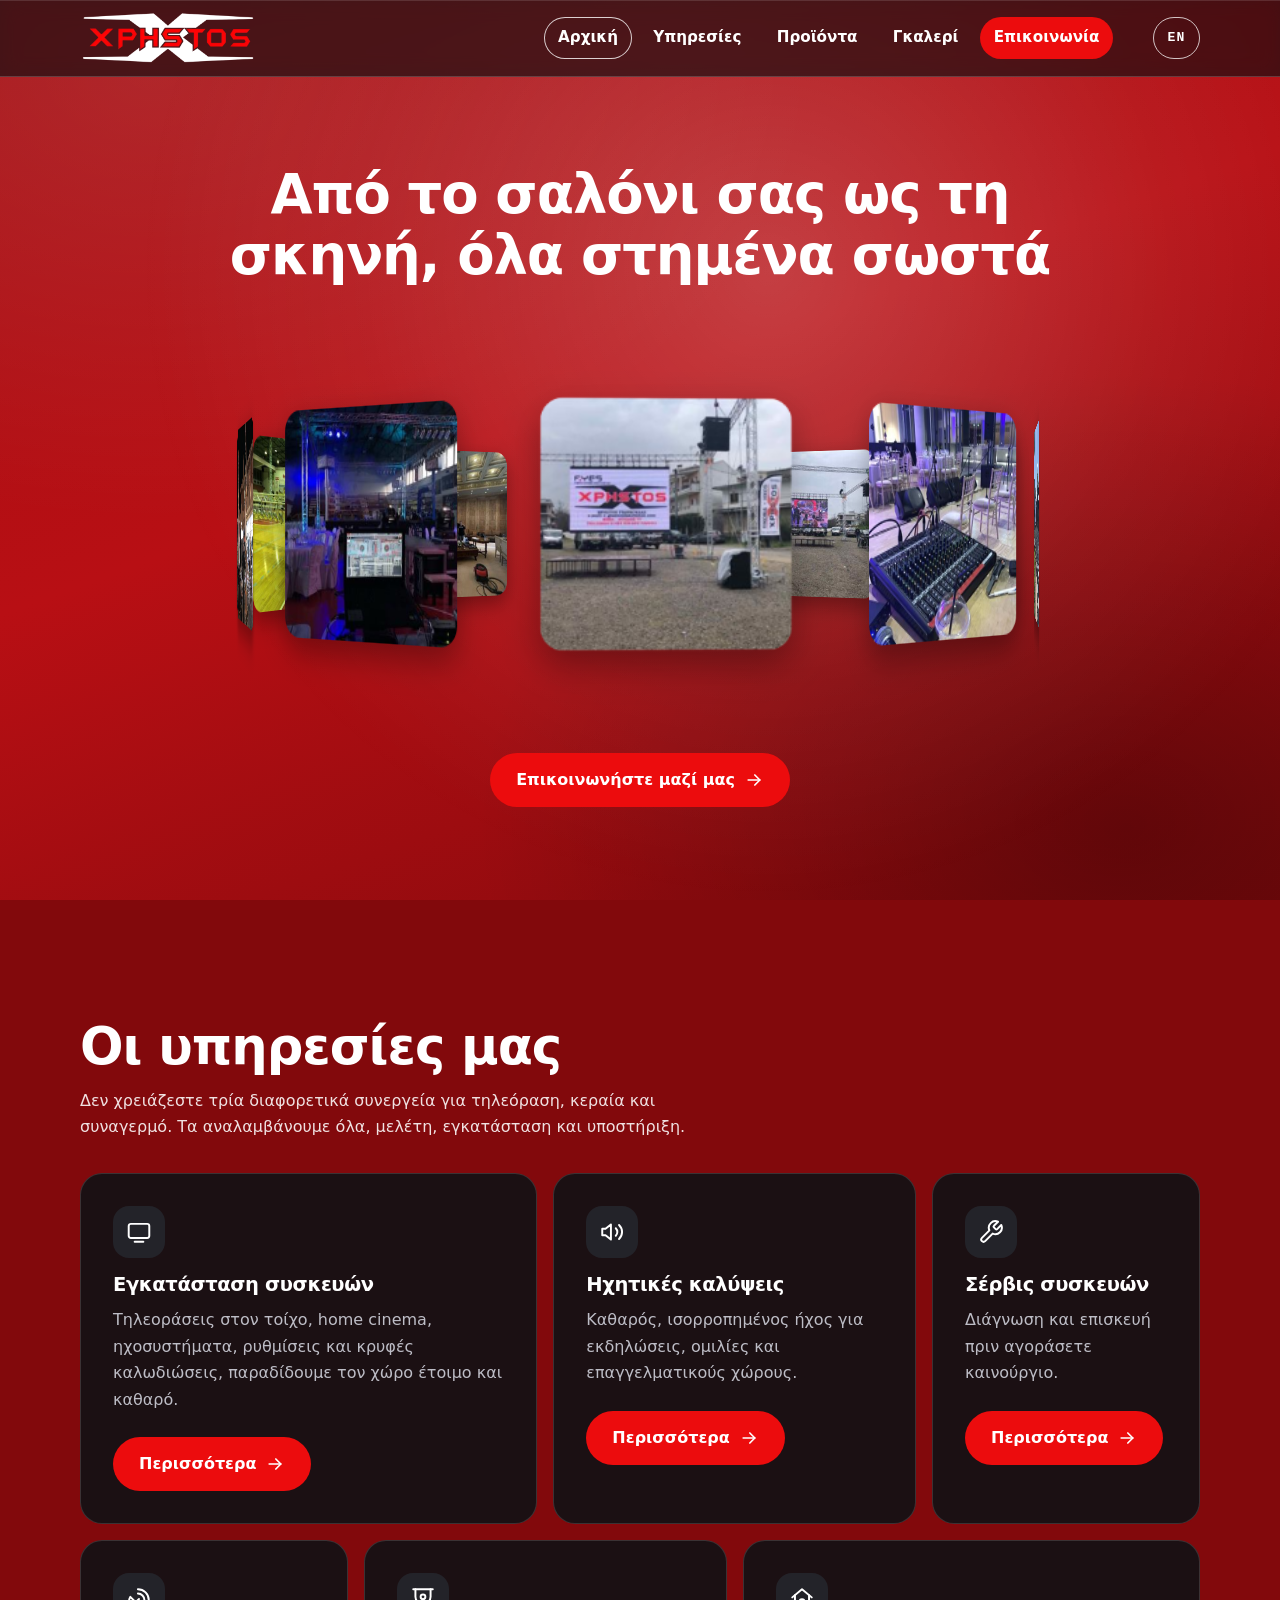
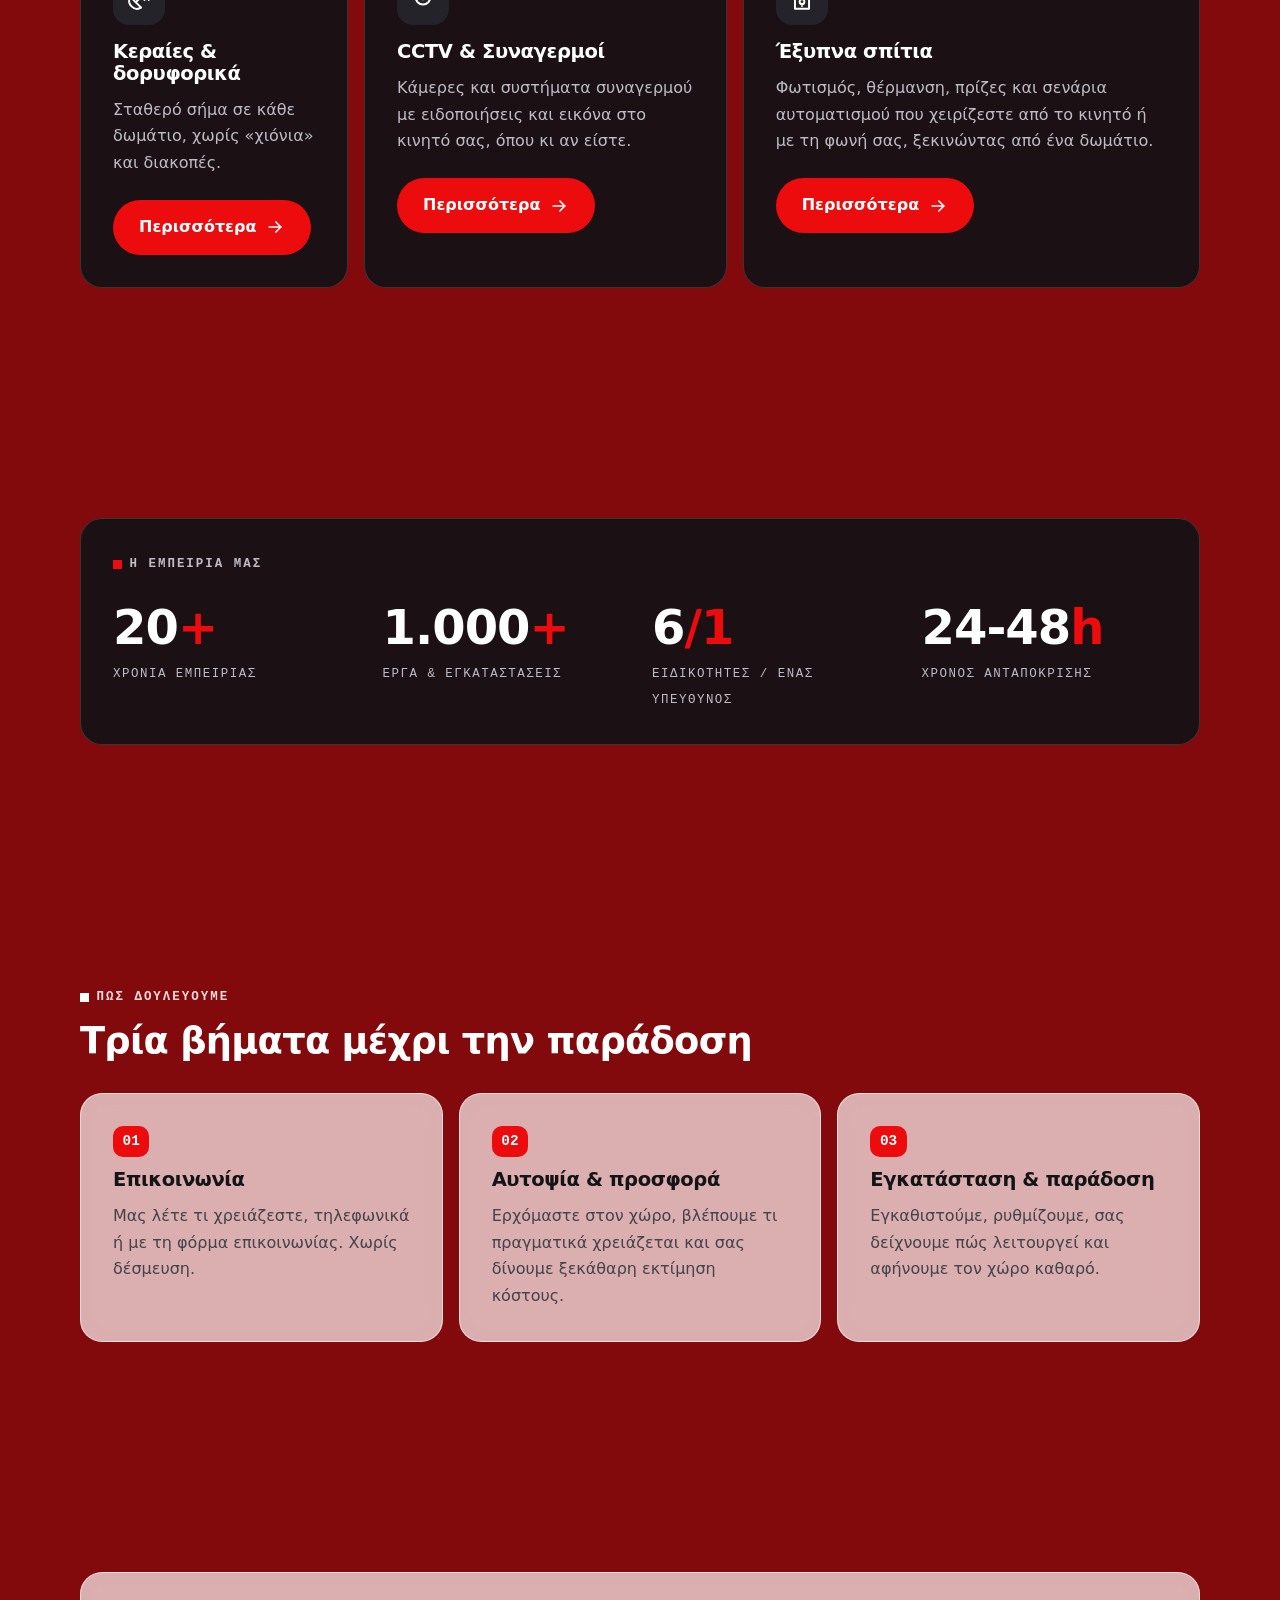
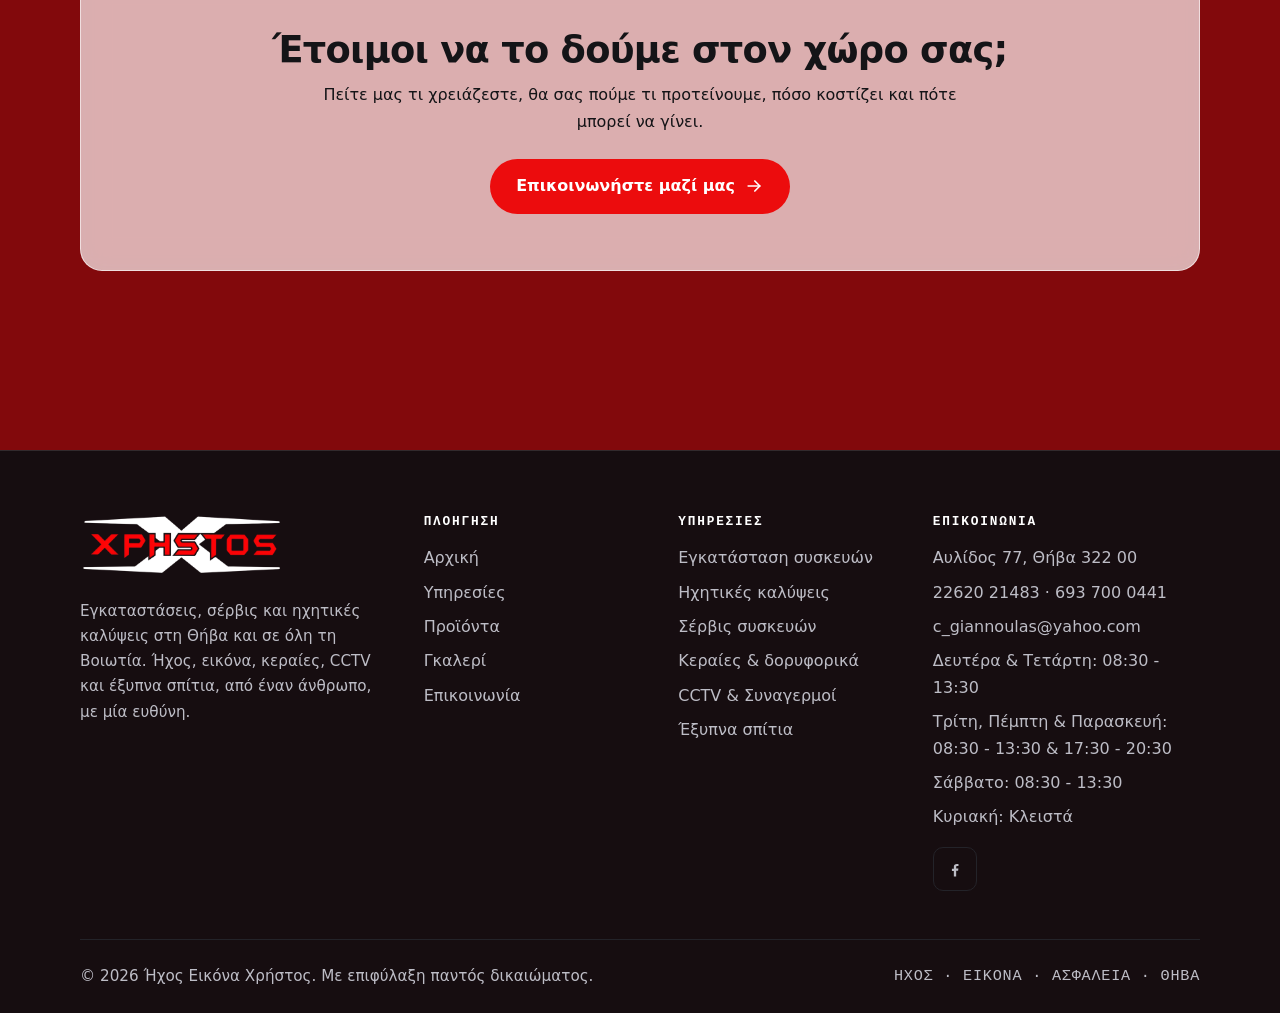
==== commit 8f62963c: "Καθαρό ωράριο στο υποσέλιδο όλων των σελίδων Το συμπιεσμένο τρίγραμμο («Δευ-Σάβ ... / Τρ, Πέμ, Παρ: " ====
--- a/index.html
+++ b/index.html
@@ -300,8 +300,9 @@
             <li>Αυλίδος 77, Θήβα 322 00</li>
             <li><a href="tel:+302262021483">22620 21483</a> · <a href="tel:+306937000441">693 700 0441</a></li>
             <li><a href="mailto:c_giannoulas@yahoo.com">c_giannoulas@yahoo.com</a></li>
-            <li>Δευ–Σάβ 08:30 - 13:30</li>
-            <li>Τρ, Πέμ, Παρ: και 17:30 - 20:30</li>
+            <li>Δευτέρα &amp; Τετάρτη: 08:30 - 13:30</li>
+            <li>Τρίτη, Πέμπτη &amp; Παρασκευή: 08:30 - 13:30 &amp; 17:30 - 20:30</li>
+            <li>Σάββατο: 08:30 - 13:30</li>
             <li>Κυριακή: Κλειστά</li>
           </ul>
           <div class="social-row">
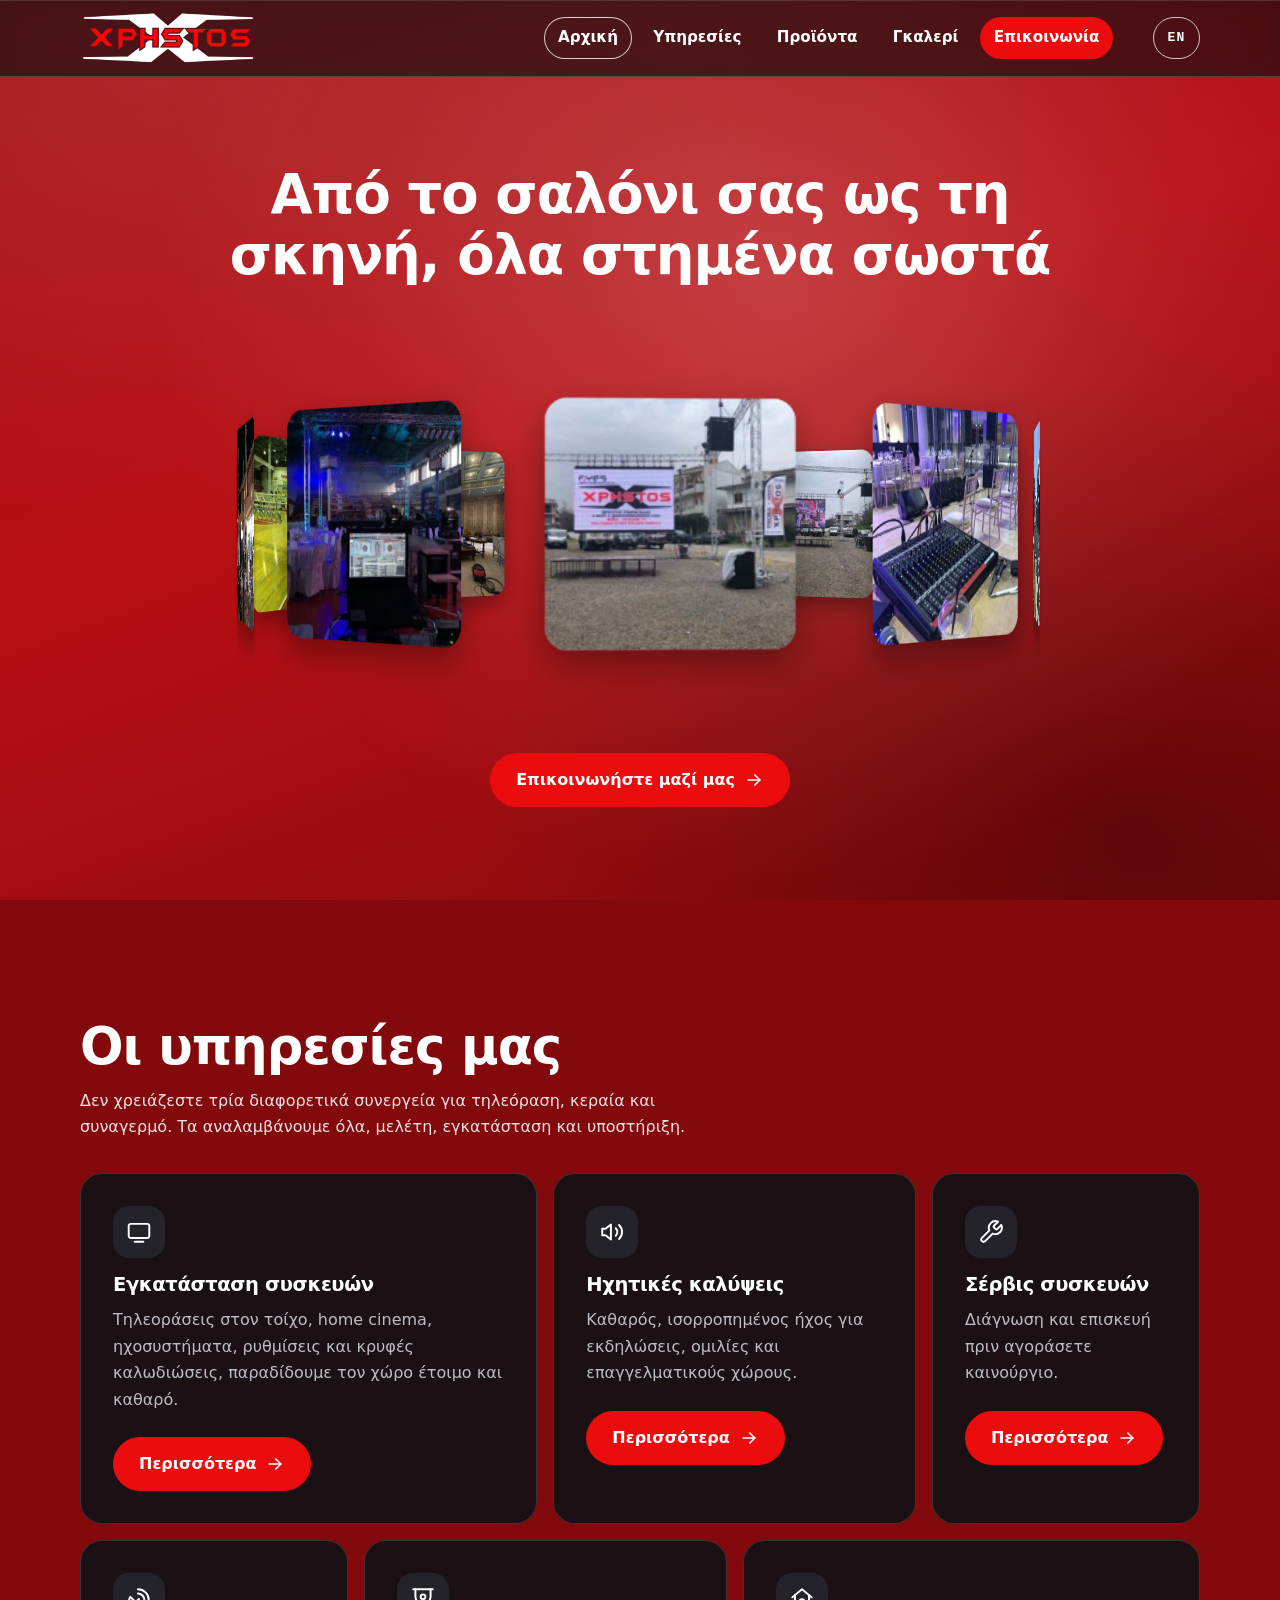
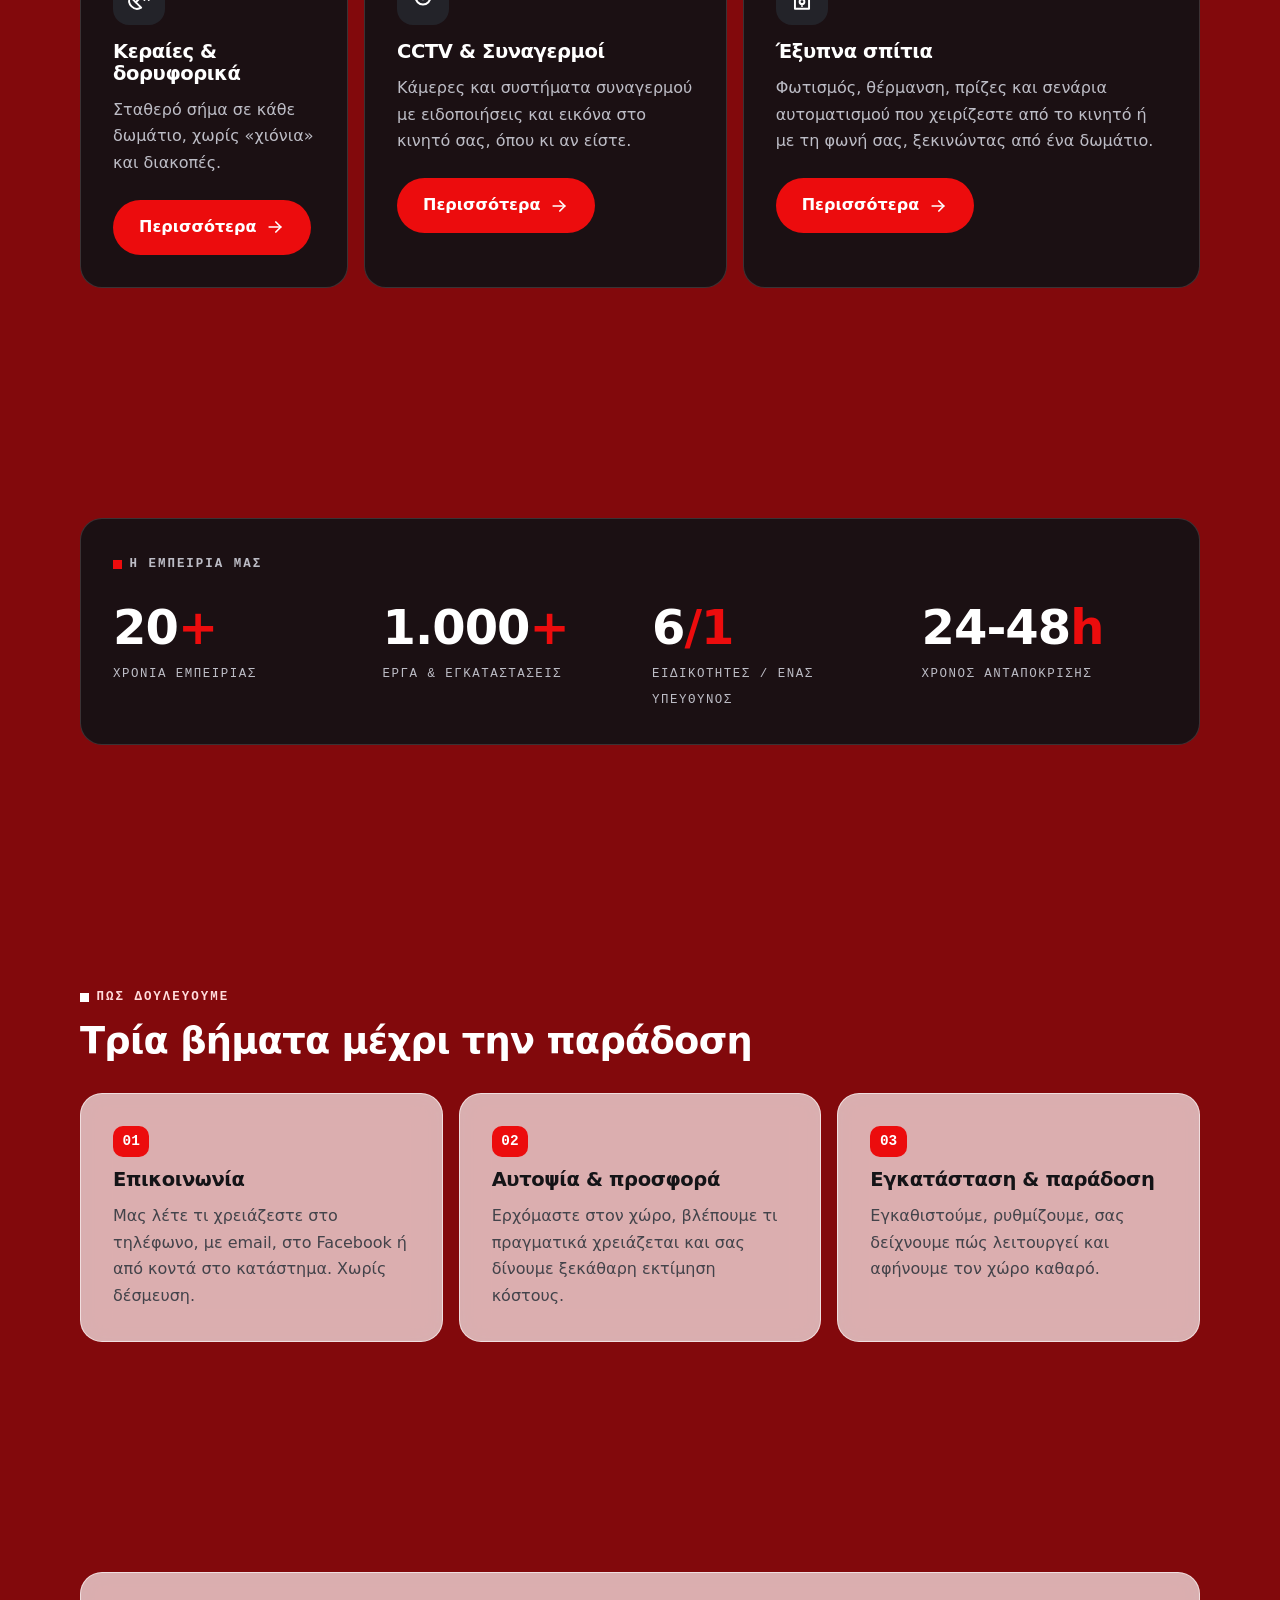
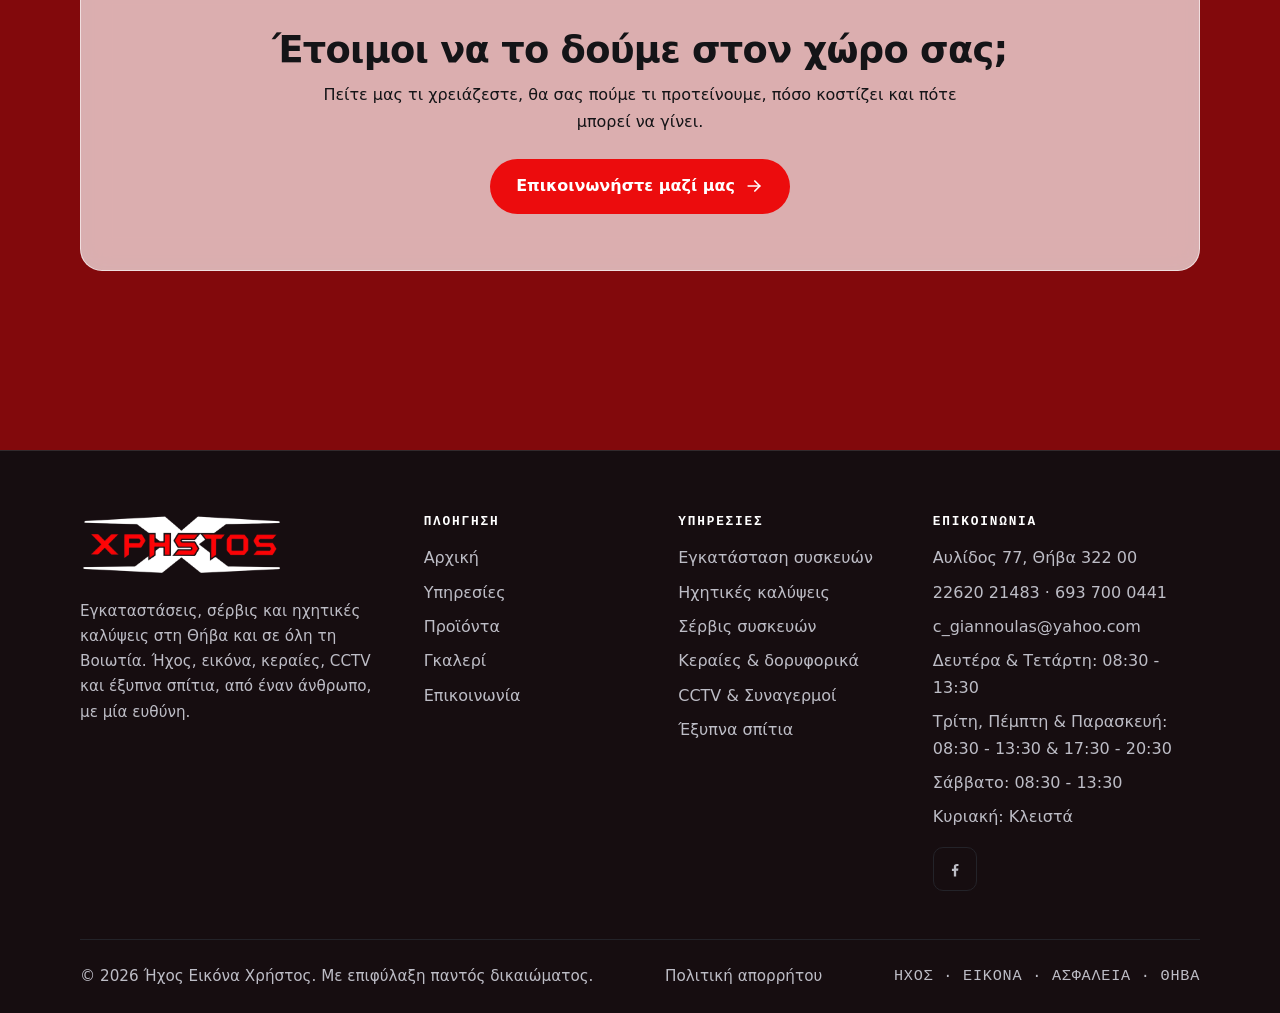
==== commit 29b2ae46: "Πολιτική απορρήτου, διόρθωση σελίδας 404 και κειμένου επικοινωνίας - Νέα σελίδα «Πολιτική απορρήτου»" ====
--- a/index.html
+++ b/index.html
@@ -228,7 +228,7 @@
         <div class="tile d4">
           <span class="step-num">01</span>
           <h3>Επικοινωνία</h3>
-          <p class="muted">Μας λέτε τι χρειάζεστε, τηλεφωνικά ή με τη φόρμα επικοινωνίας. Χωρίς δέσμευση.</p>
+          <p class="muted">Μας λέτε τι χρειάζεστε στο τηλέφωνο, με email, στο Facebook ή από κοντά στο κατάστημα. Χωρίς δέσμευση.</p>
         </div>
         <div class="tile d4">
           <span class="step-num">02</span>
@@ -314,6 +314,7 @@
       </div>
       <div class="footer-bottom">
         <p>© 2026 Ήχος Εικόνα Χρήστος. Με επιφύλαξη παντός δικαιώματος.</p>
+        <p><!-- TODO imprint: [ΕΠΩΝΥΜΙΑ], [ΝΟΜΙΚΗ ΜΟΡΦΗ] · ΑΦΜ [ΑΦΜ] · Αρ. ΓΕΜΗ [ΑΡΙΘΜΟΣ ΓΕΜΗ] · (στοιχεία πελάτη, εμφανίζονται εδώ μόλις τα επιβεβαιώσει) --><a href="politiki-aporritou.html">Πολιτική απορρήτου</a></p>
         <p class="mono">ΗΧΟΣ · ΕΙΚΟΝΑ · ΑΣΦΑΛΕΙΑ · ΘΗΒΑ</p>
       </div>
     </div>
--- a/styles.css
+++ b/styles.css
@@ -1876,3 +1876,48 @@
 @media (prefers-reduced-motion: no-preference) {
   .hc-overlay:not([hidden]) img { animation: photo-in 0.24s ease both; }
 }
+
+/* ============================================================
+   ΠΟΛΙΤΙΚΗ ΑΠΟΡΡΗΤΟΥ: μία στήλη ανάγνωσης, τίτλος και κείμενο
+   στοιχισμένα μαζί, το κείμενο σε θολό λευκό tile
+   ============================================================ */
+
+.legal-col {
+  max-width: 50rem;
+  margin-inline: auto;
+}
+
+.tile.legal { padding: clamp(1.25rem, 4vw, 3rem); }
+
+.legal-date {
+  font-family: var(--font-mono);
+  font-size: 0.85rem;
+  color: var(--clr-ink-soft);
+  margin-bottom: var(--sp-5);
+}
+
+.legal h2 {
+  font-size: clamp(1.3rem, 2.6vw, 1.6rem);
+  margin-top: clamp(2rem, 5vw, 3rem);
+  margin-bottom: var(--sp-3);
+}
+
+.legal ul {
+  display: grid;
+  gap: var(--sp-1);
+  padding-left: 1.25rem;
+  margin-top: var(--sp-3);
+}
+
+.legal ul + p { margin-top: var(--sp-3); }
+
+/* σκούρο κείμενο με κόκκινη υπογράμμιση: το #9e0b10 πέφτει κάτω από 4.5:1
+   πάνω στο θολό tile όταν από πίσω περνά το σκούρο κόκκινο του φόντου */
+.legal a {
+  color: var(--clr-ink);
+  text-decoration-color: var(--clr-accent-deep);
+  text-decoration-thickness: 1.5px;
+  overflow-wrap: anywhere;
+}
+
+.legal a:hover { color: var(--clr-accent-deep); }
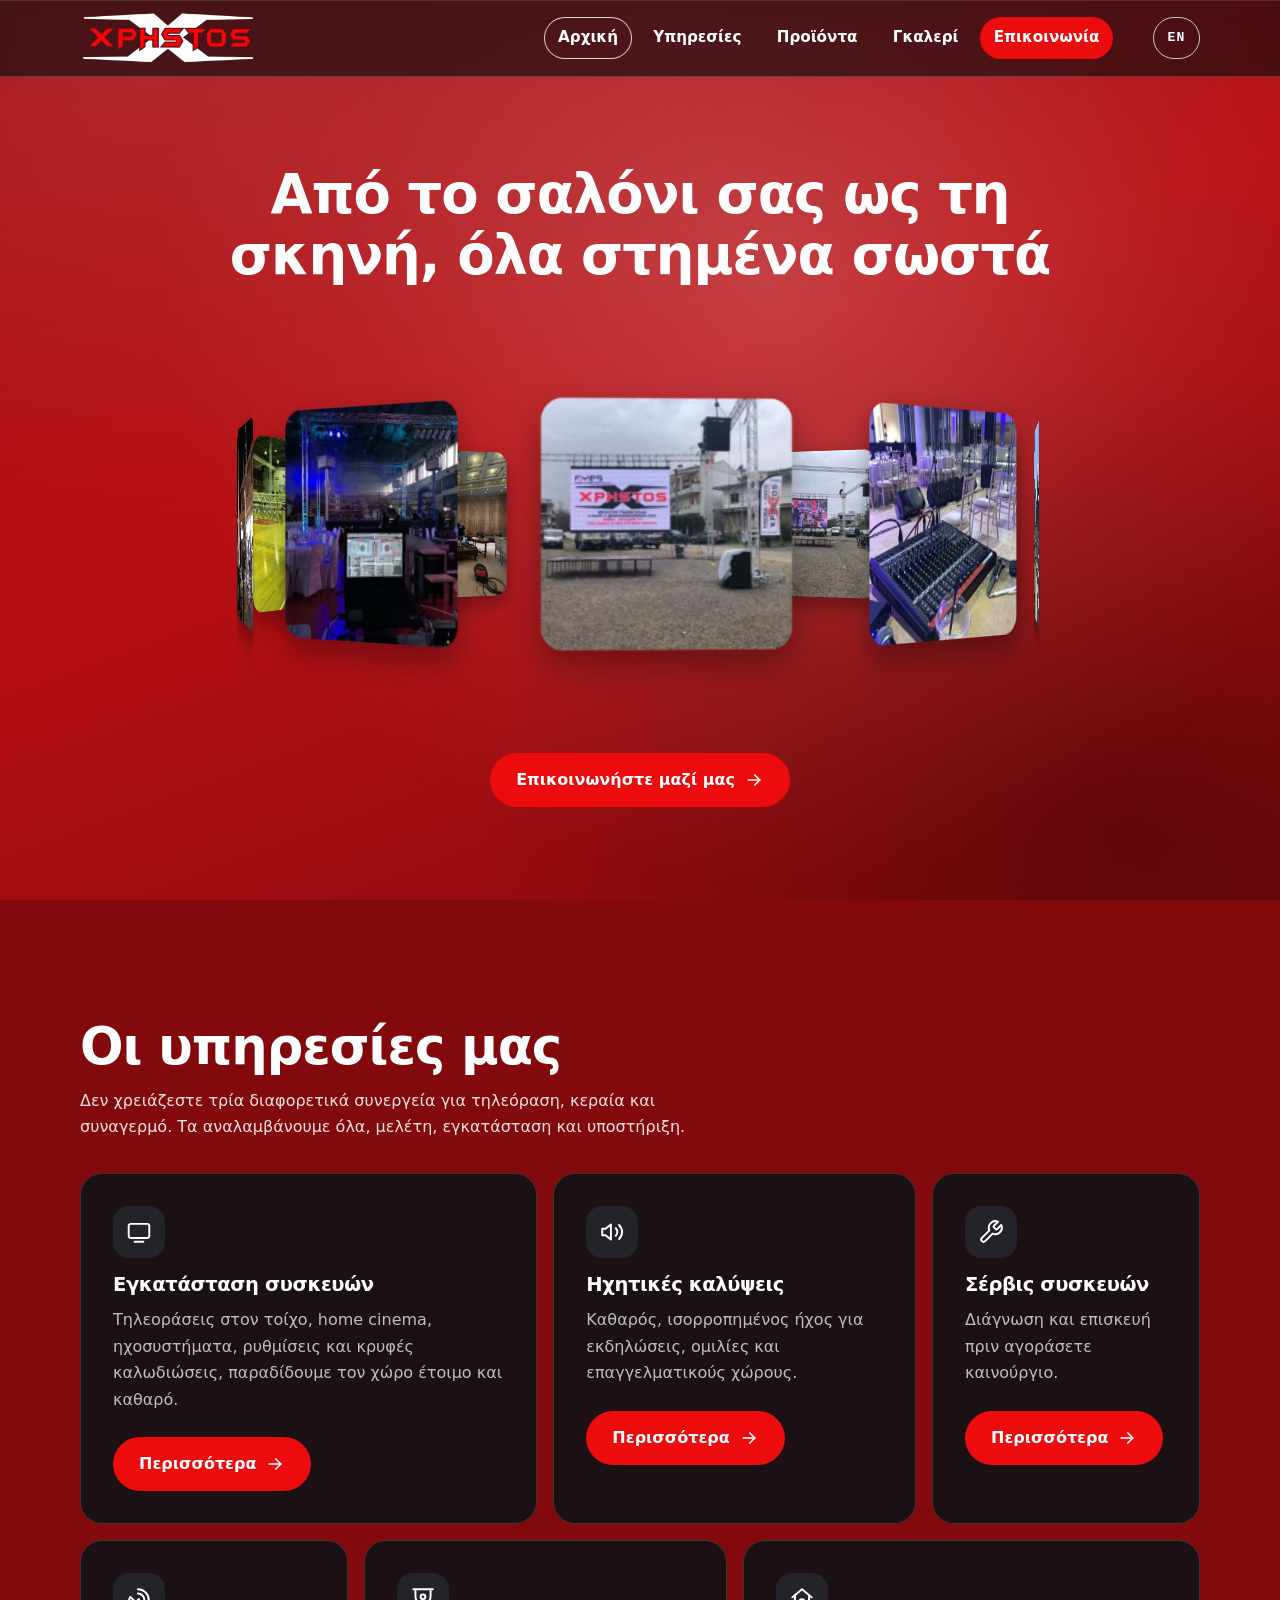
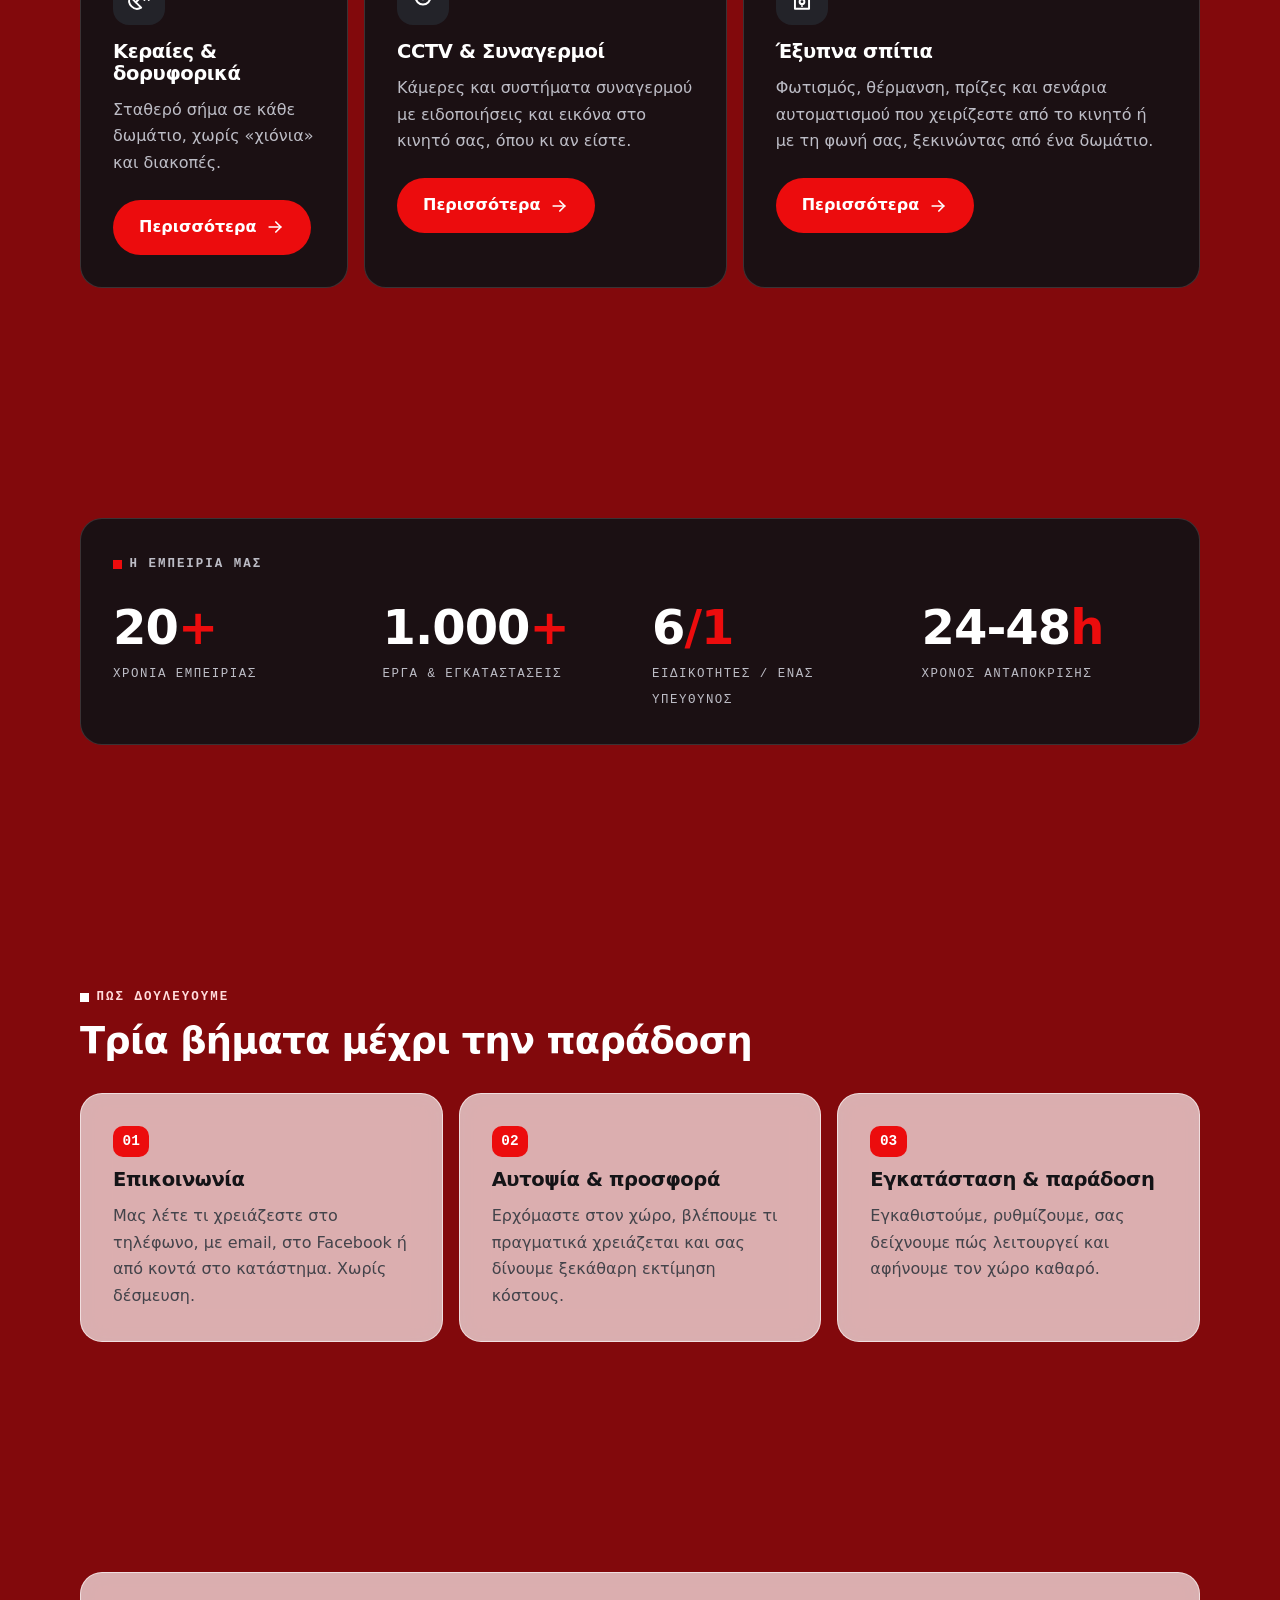
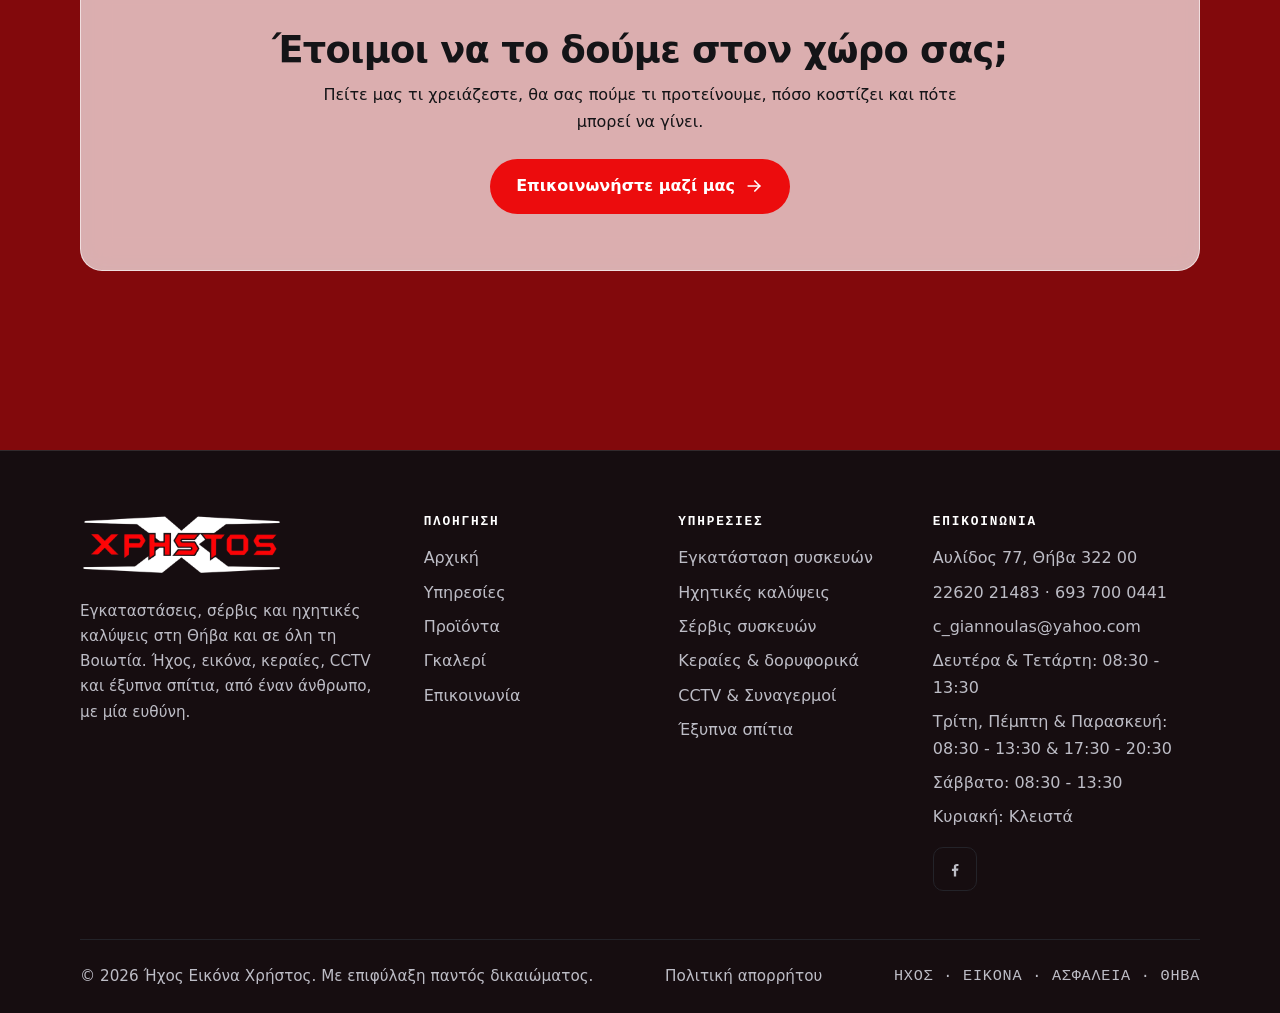
==== commit e691d72b: "Αφαίρεση ΑΦΜ και ΓΕΜΗ από την πολιτική απορρήτου και τα υποσέλιδα Co-Authored-By: Claude Opus 5.5 <n" ====
--- a/index.html
+++ b/index.html
@@ -314,7 +314,7 @@
       </div>
       <div class="footer-bottom">
         <p>© 2026 Ήχος Εικόνα Χρήστος. Με επιφύλαξη παντός δικαιώματος.</p>
-        <p><!-- TODO imprint: [ΕΠΩΝΥΜΙΑ], [ΝΟΜΙΚΗ ΜΟΡΦΗ] · ΑΦΜ [ΑΦΜ] · Αρ. ΓΕΜΗ [ΑΡΙΘΜΟΣ ΓΕΜΗ] · (στοιχεία πελάτη, εμφανίζονται εδώ μόλις τα επιβεβαιώσει) --><a href="politiki-aporritou.html">Πολιτική απορρήτου</a></p>
+        <p><!-- TODO imprint: [ΕΠΩΝΥΜΙΑ], [ΝΟΜΙΚΗ ΜΟΡΦΗ] · (στοιχεία πελάτη, εμφανίζονται εδώ μόλις τα επιβεβαιώσει) --><a href="politiki-aporritou.html">Πολιτική απορρήτου</a></p>
         <p class="mono">ΗΧΟΣ · ΕΙΚΟΝΑ · ΑΣΦΑΛΕΙΑ · ΘΗΒΑ</p>
       </div>
     </div>
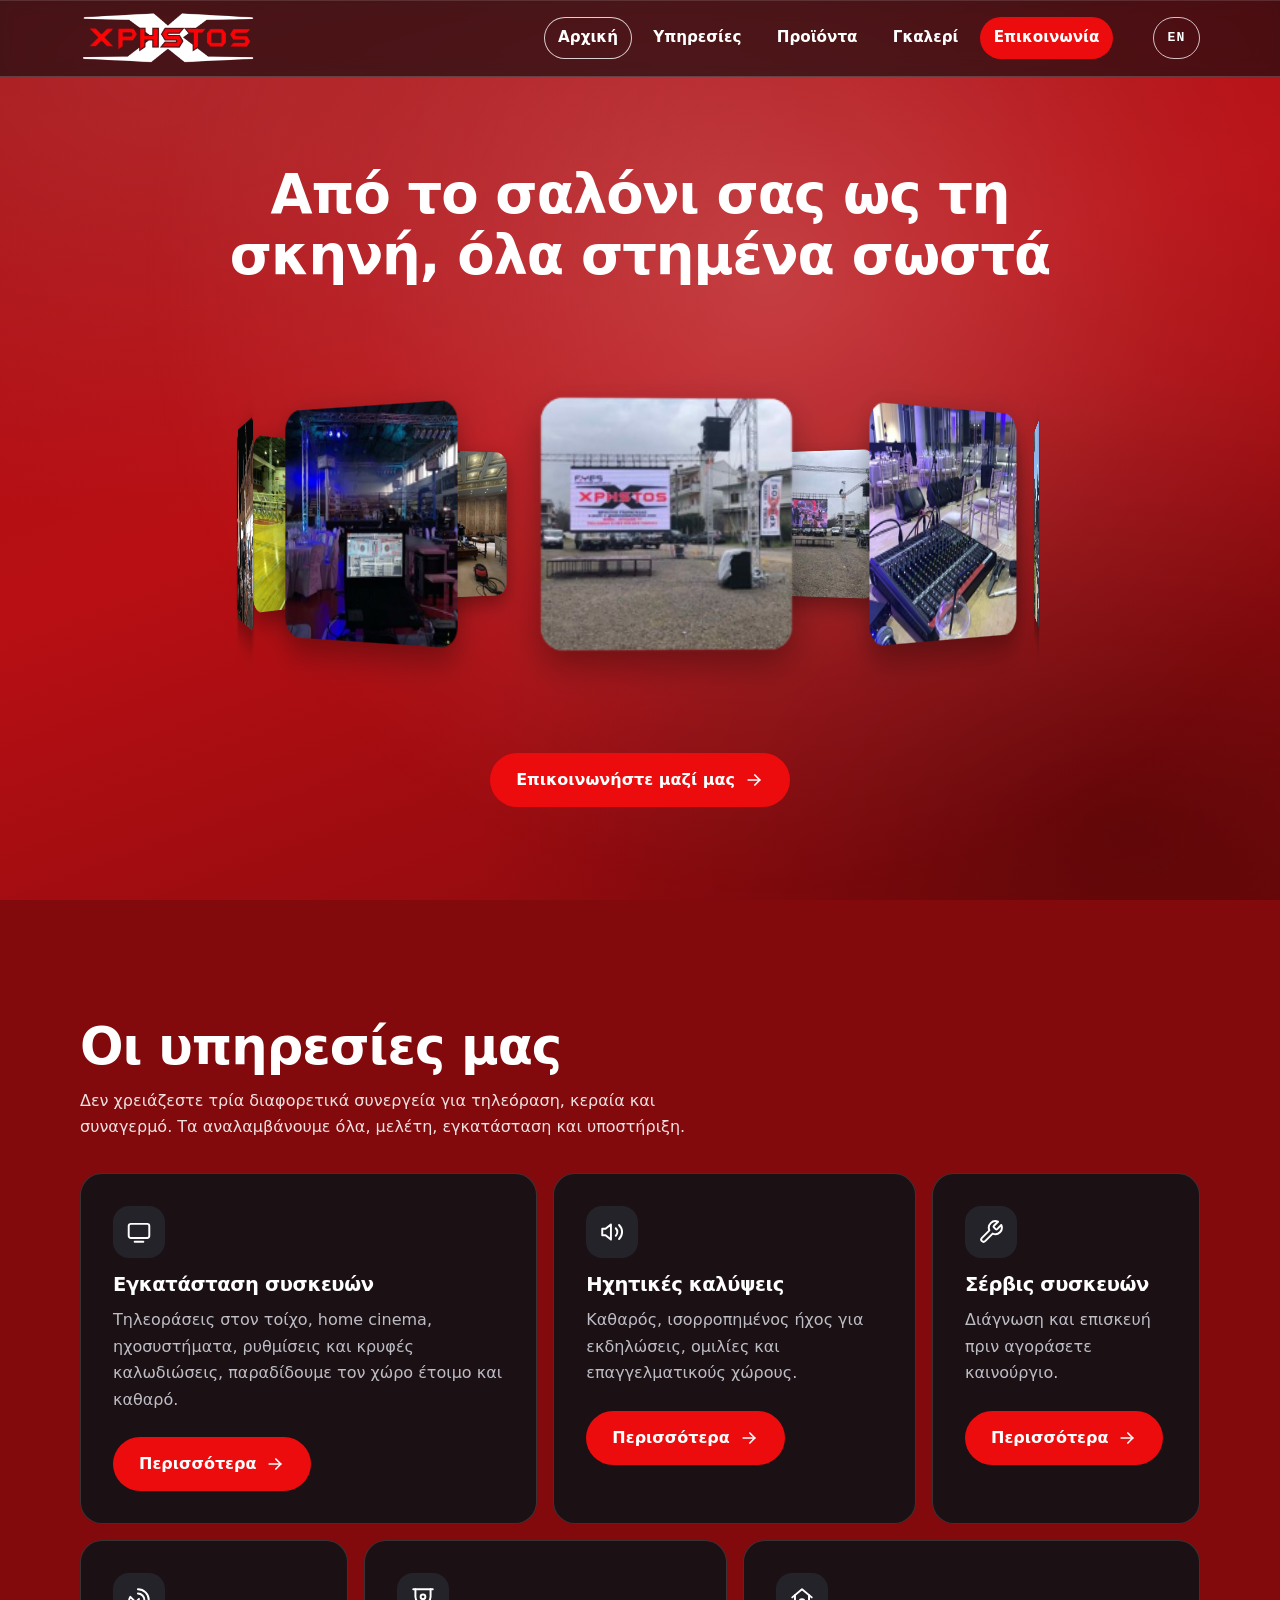
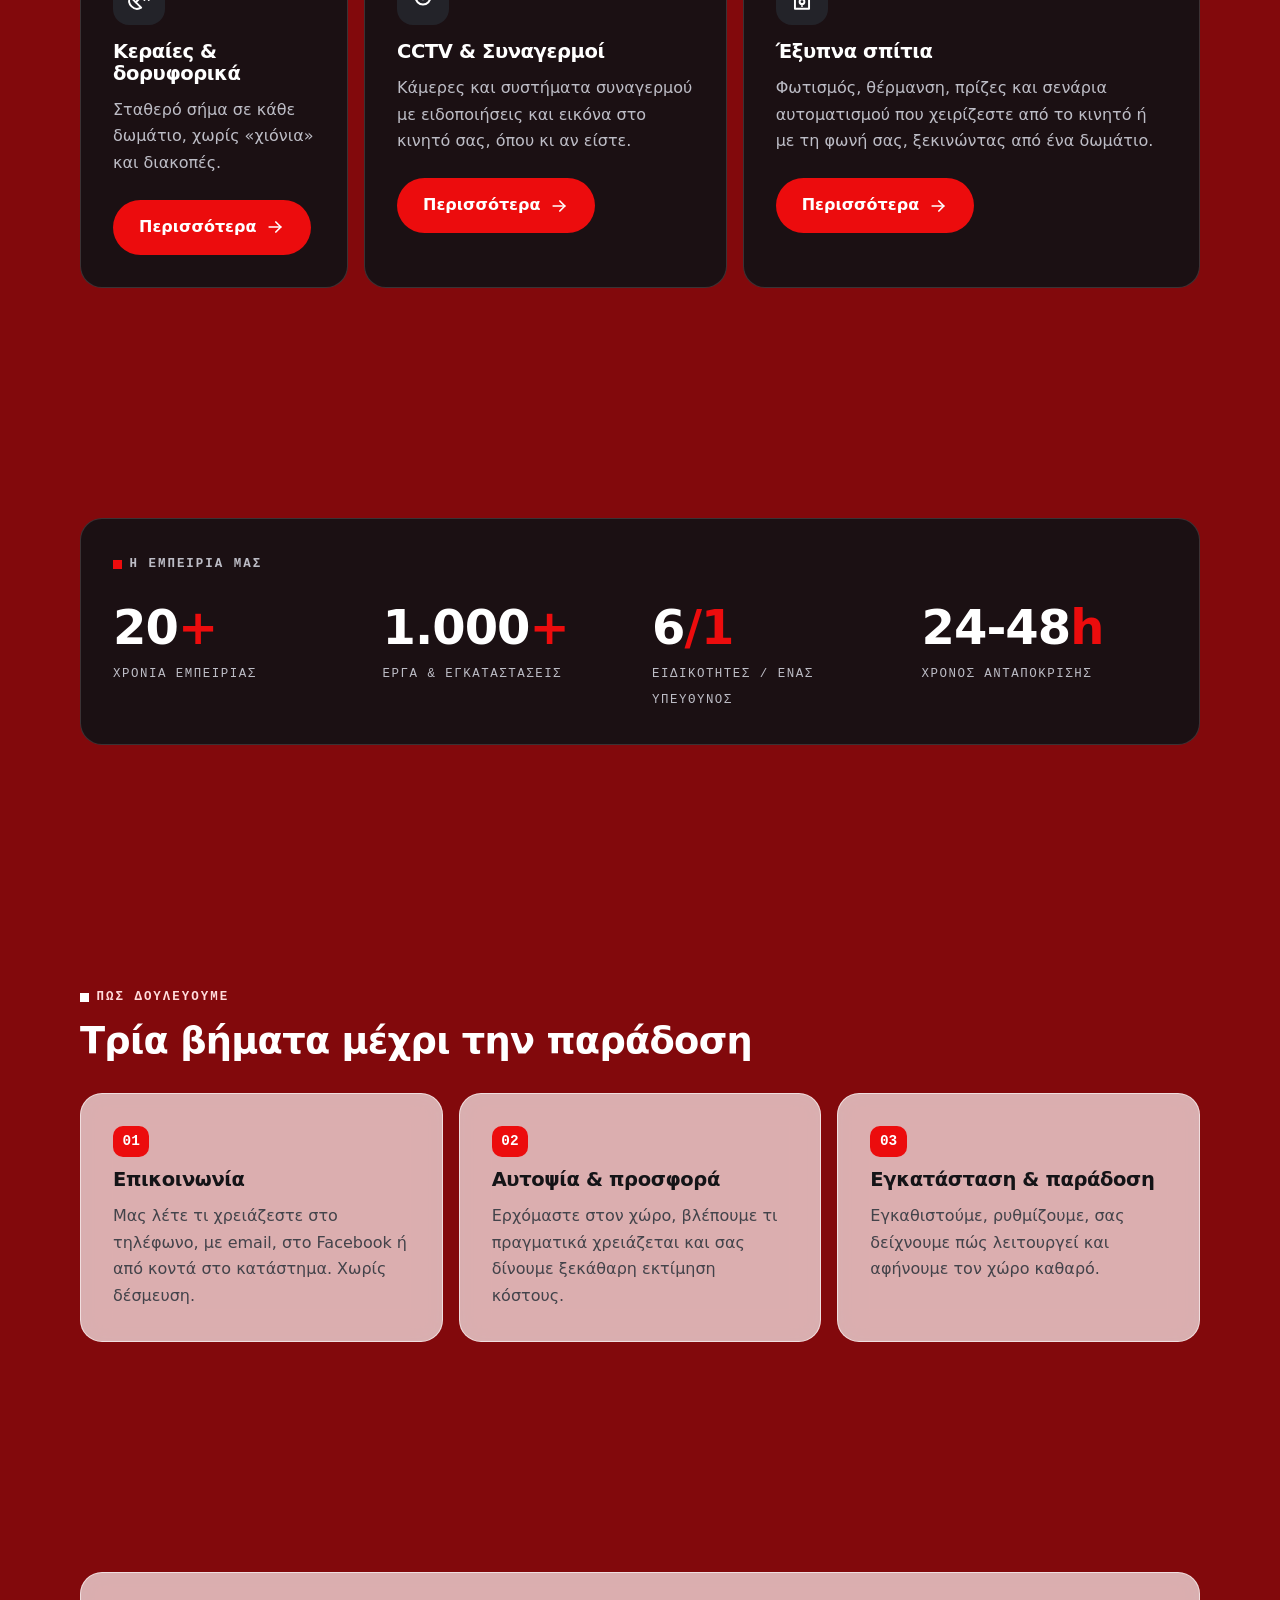
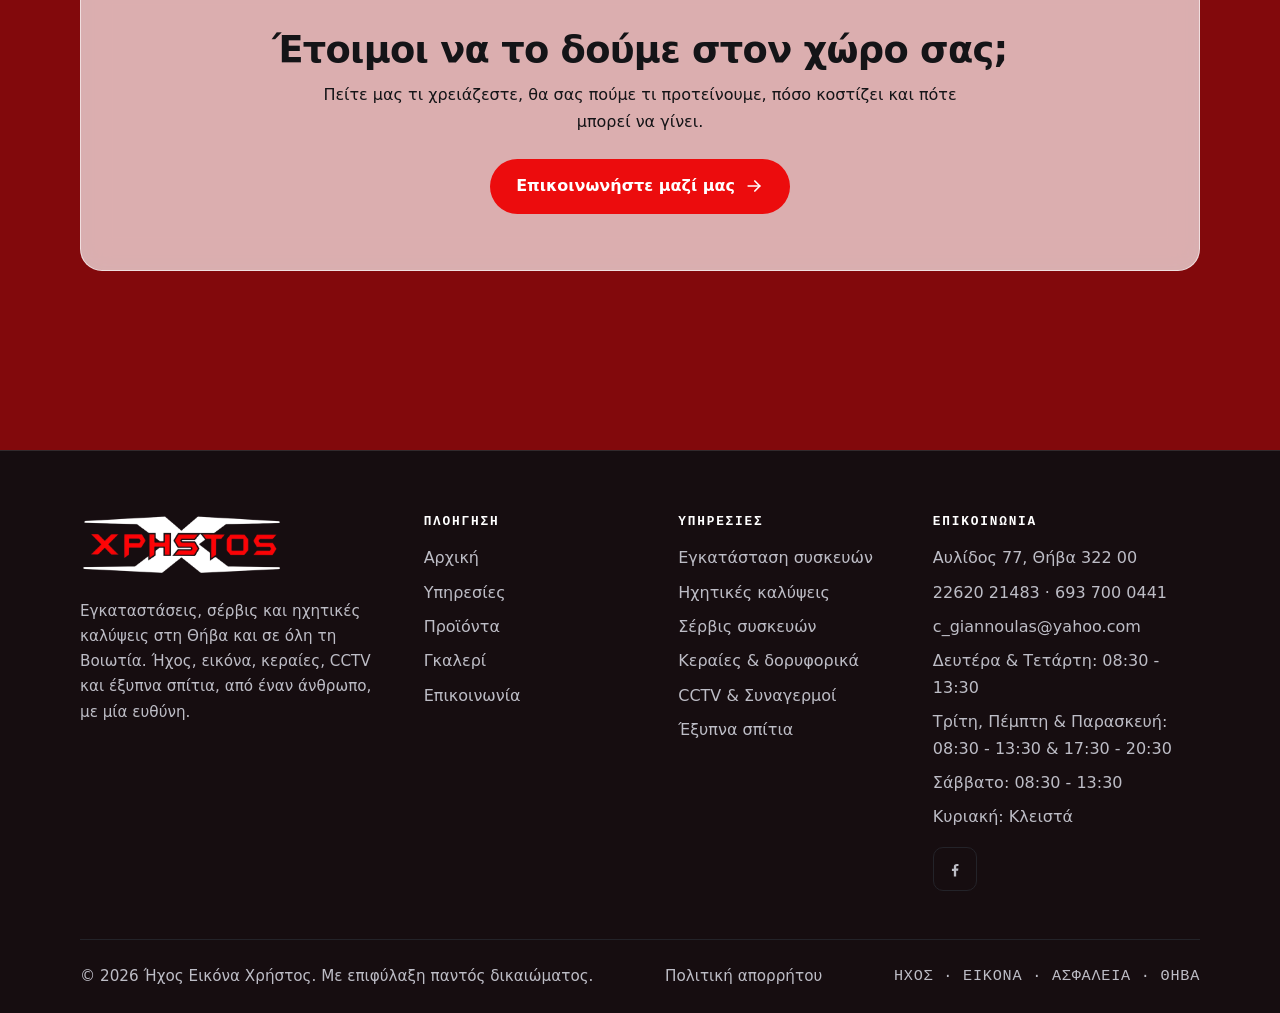
==== commit 854c047d: "Επωνυμία και ημερομηνία στην πολιτική απορρήτου Co-Authored-By: Claude Opus 5.5 <noreply@anthropic.c" ====
--- a/index.html
+++ b/index.html
@@ -314,7 +314,7 @@
       </div>
       <div class="footer-bottom">
         <p>© 2026 Ήχος Εικόνα Χρήστος. Με επιφύλαξη παντός δικαιώματος.</p>
-        <p><!-- TODO imprint: [ΕΠΩΝΥΜΙΑ], [ΝΟΜΙΚΗ ΜΟΡΦΗ] · (στοιχεία πελάτη, εμφανίζονται εδώ μόλις τα επιβεβαιώσει) --><a href="politiki-aporritou.html">Πολιτική απορρήτου</a></p>
+        <p><a href="politiki-aporritou.html">Πολιτική απορρήτου</a></p>
         <p class="mono">ΗΧΟΣ · ΕΙΚΟΝΑ · ΑΣΦΑΛΕΙΑ · ΘΗΒΑ</p>
       </div>
     </div>
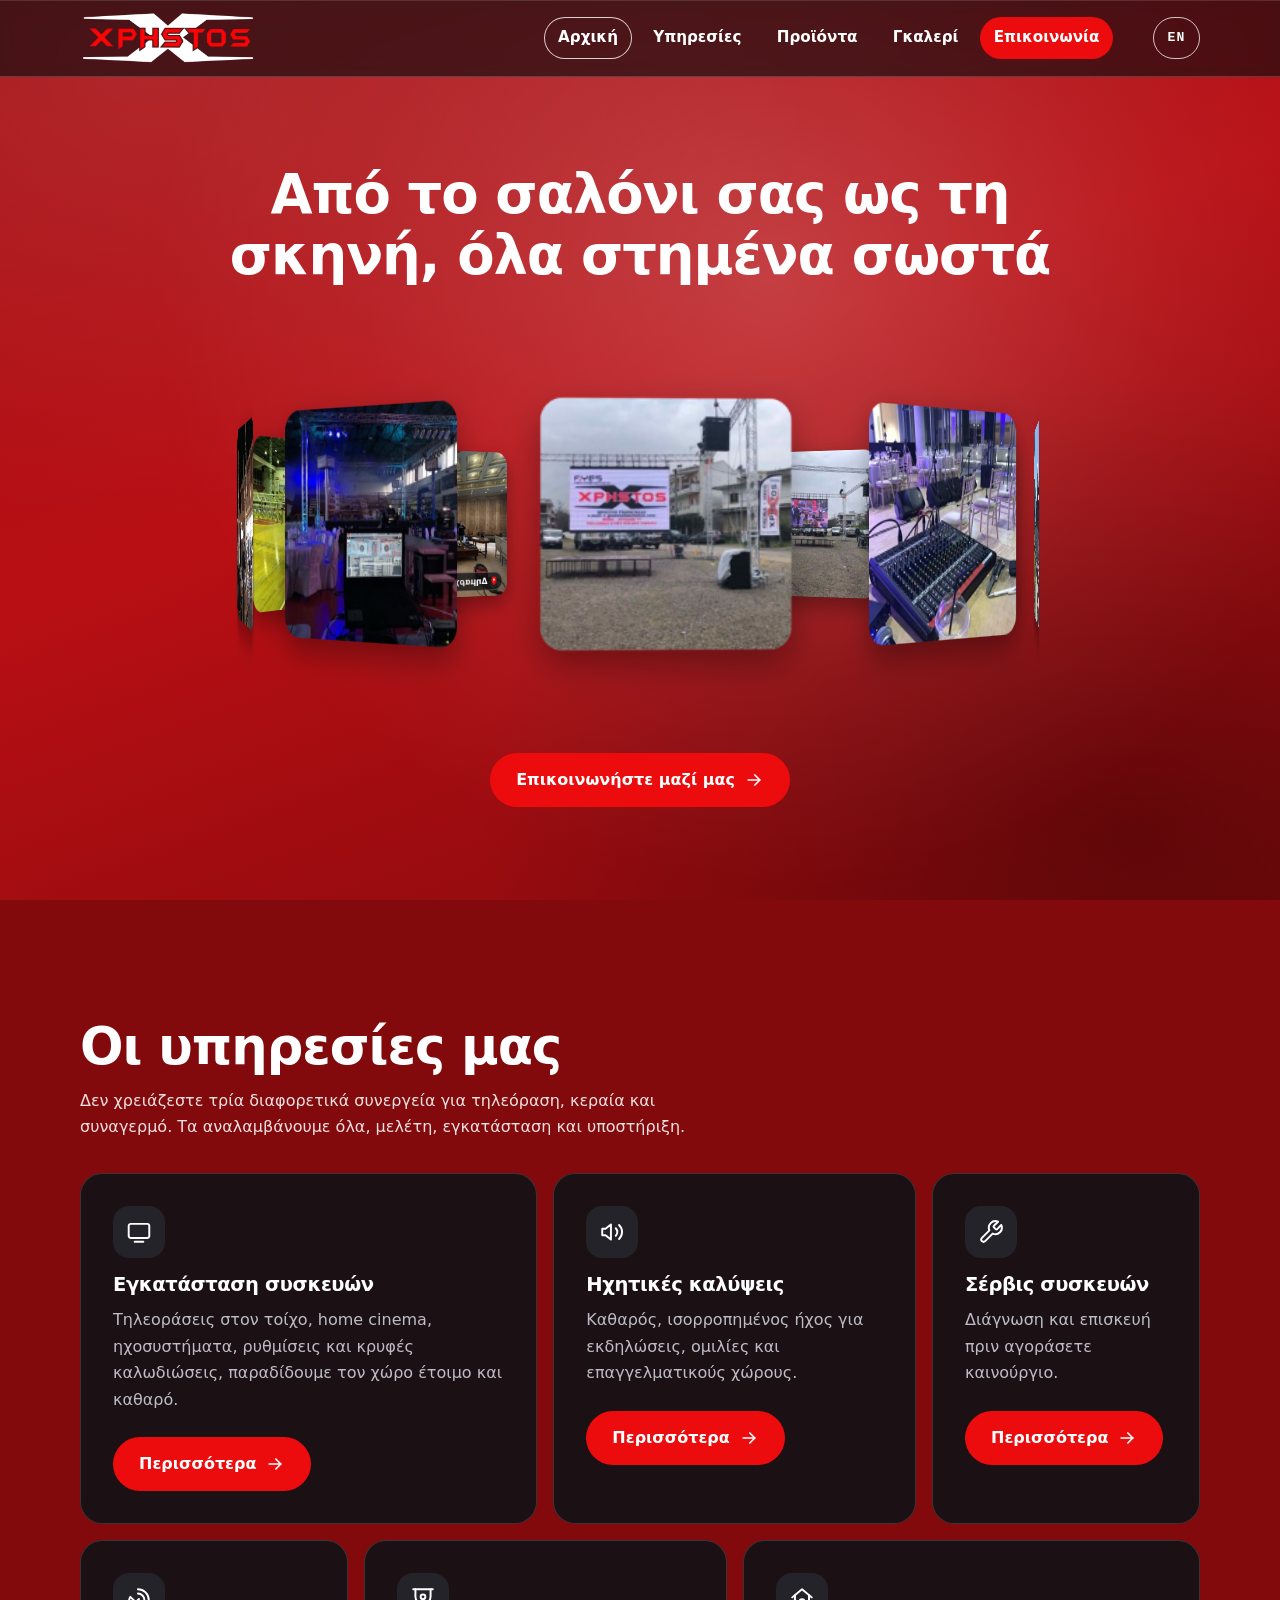
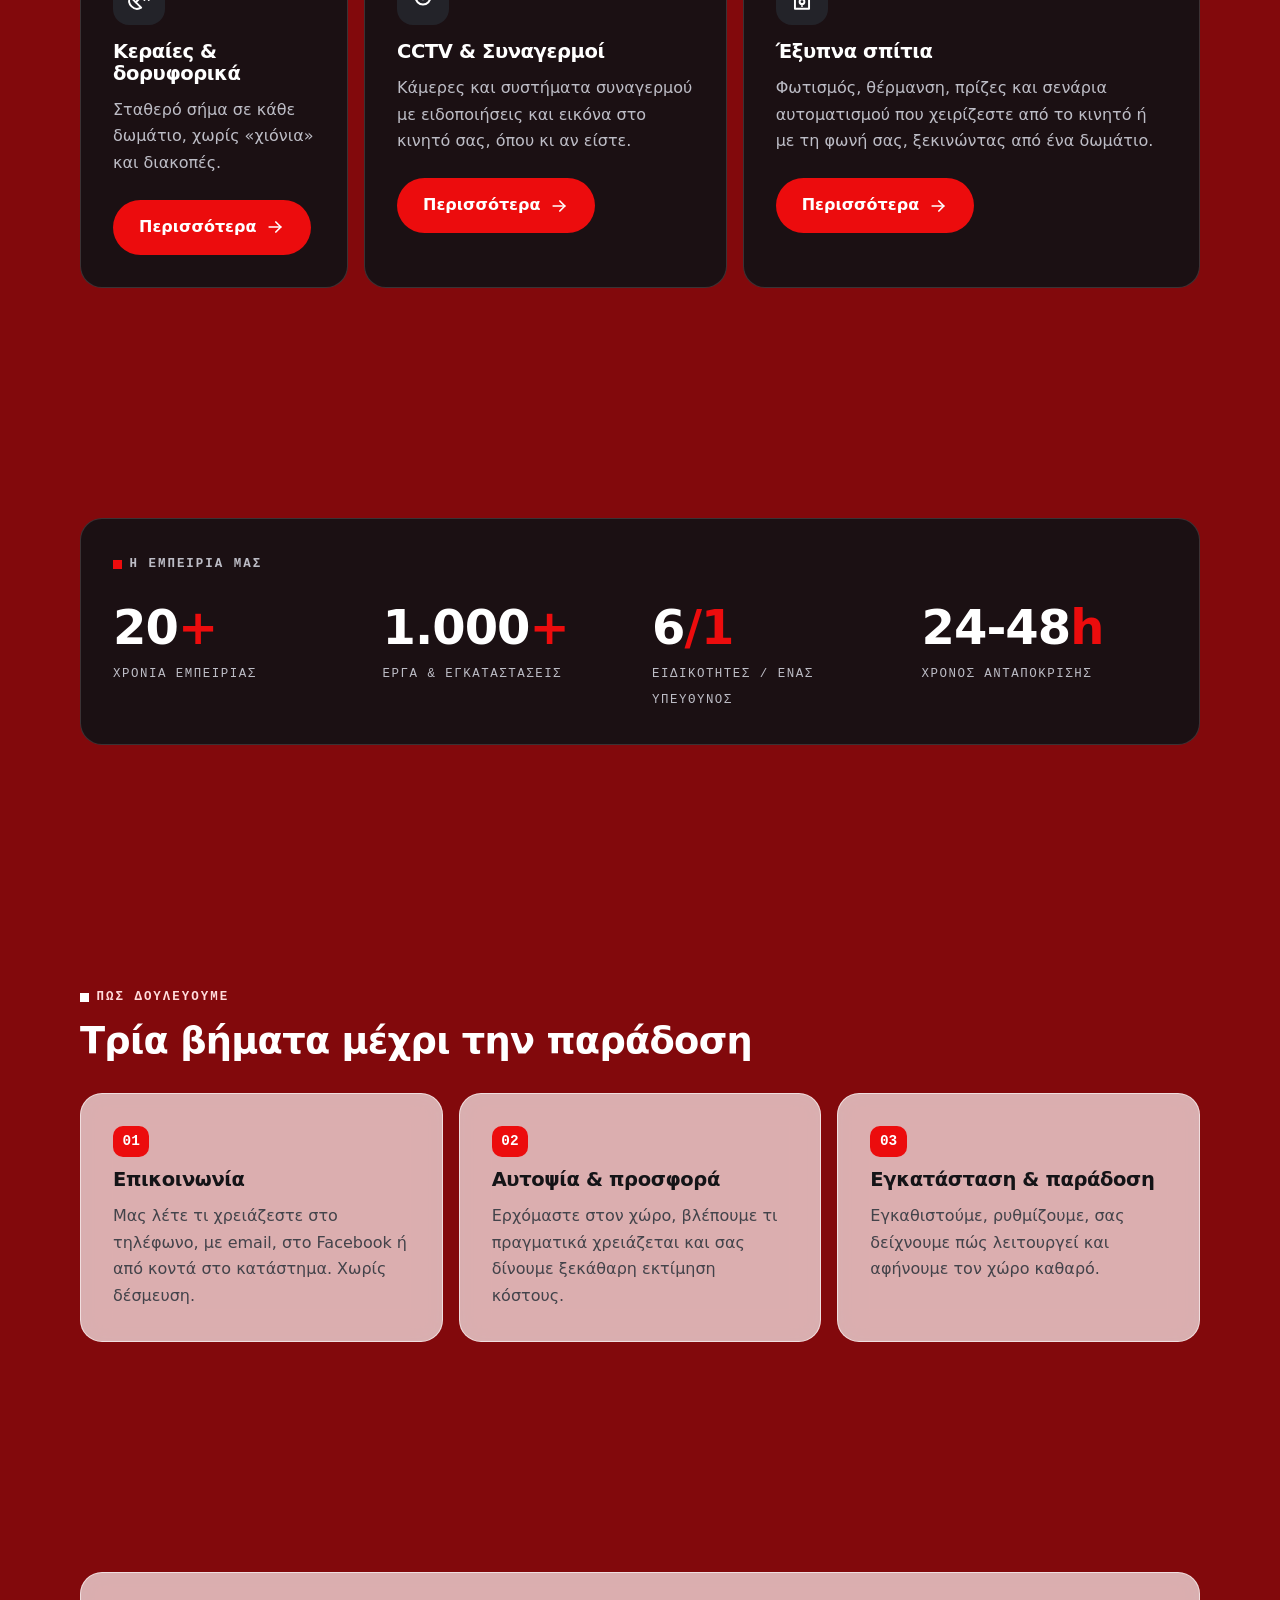
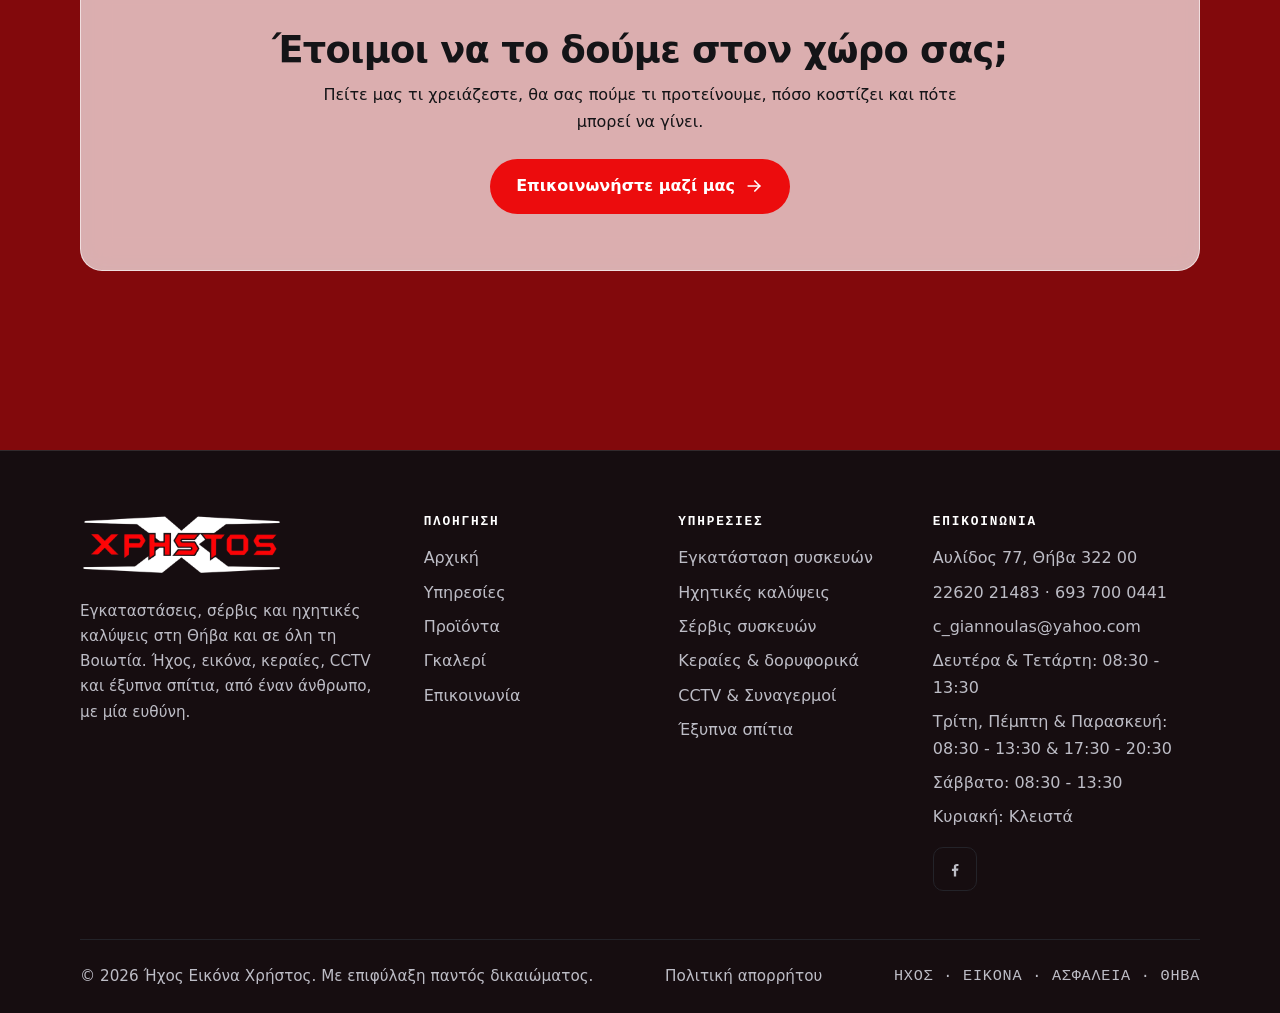
==== commit 57ba5d6e: "Βίντεο, φωτογραφίες στις υπηρεσίες και πλοήγηση φωτογραφιών - Βέλη, σάρωση και πλήκτρα μέσα στην ανο" ====
--- a/index.html
+++ b/index.html
@@ -96,7 +96,7 @@
               <button class="hc-face" type="button" style="--i: 3" data-full="assets/photos/IMG_2581.JPEG"><img src="assets/photos/thumbs/sm/IMG_2581.jpg" srcset="assets/photos/thumbs/sm/IMG_2581.jpg 360w, assets/photos/thumbs/IMG_2581.jpg 720w" sizes="(min-width: 640px) 180px, 112px" fetchpriority="low" alt="Σύστημα συναγερμού Ajax σε λευκό χρώμα με εξωτερική σειρήνα" width="540" height="720" decoding="async"></button>
               <button class="hc-face" type="button" style="--i: 4" data-full="assets/photos/IMG_2571.JPEG"><img src="assets/photos/thumbs/sm/IMG_2571.jpg" srcset="assets/photos/thumbs/sm/IMG_2571.jpg 360w, assets/photos/thumbs/IMG_2571.jpg 720w" sizes="(min-width: 640px) 180px, 112px" fetchpriority="low" alt="Υπαίθρια οθόνη LED με ηχεία line array σε εκδήλωση" width="720" height="540" decoding="async"></button>
               <button class="hc-face" type="button" style="--i: 5" data-full="assets/photos/IMG_2583.JPEG"><img src="assets/photos/thumbs/sm/IMG_2583.jpg" srcset="assets/photos/thumbs/sm/IMG_2583.jpg 360w, assets/photos/thumbs/IMG_2583.jpg 720w" sizes="(min-width: 640px) 180px, 112px" fetchpriority="low" alt="DJ booth με ηχεία και φωτεινή επιγραφή Let's Party" width="540" height="720" decoding="async"></button>
-              <button class="hc-face" type="button" style="--i: 6" data-full="assets/photos/IMG_2568.JPEG"><img src="assets/photos/thumbs/sm/IMG_2568.jpg" srcset="assets/photos/thumbs/sm/IMG_2568.jpg 360w, assets/photos/thumbs/IMG_2568.jpg 720w" sizes="(min-width: 640px) 180px, 112px" fetchpriority="low" alt="Εγκατάσταση video wall σε αίθουσα εκδηλώσεων" width="720" height="540" decoding="async"></button>
+              <button class="hc-face" type="button" style="--i: 6" data-full="assets/photos/IMG_2568.JPEG" data-place="Δημαρχείο Αθηνών"><img src="assets/photos/thumbs/sm/IMG_2568.jpg" srcset="assets/photos/thumbs/sm/IMG_2568.jpg 360w, assets/photos/thumbs/IMG_2568.jpg 720w" sizes="(min-width: 640px) 180px, 112px" fetchpriority="low" alt="Εγκατάσταση video wall σε αίθουσα εκδηλώσεων" width="720" height="540" decoding="async"><span class="geo-pin"><svg viewBox="0 0 24 24" aria-hidden="true"><path fill="#ec0c0d" d="M12 1.8a7.2 7.2 0 0 0-7.2 7.2c0 5.4 7.2 13.2 7.2 13.2s7.2-7.8 7.2-13.2A7.2 7.2 0 0 0 12 1.8Z"/><circle cx="12" cy="9" r="2.7" fill="#fff"/></svg><span>Δημαρχείο Αθηνών</span></span></button>
               <button class="hc-face" type="button" style="--i: 7" data-full="assets/photos/IMG_2576.JPEG"><img src="assets/photos/thumbs/sm/IMG_2576.jpg" srcset="assets/photos/thumbs/sm/IMG_2576.jpg 360w, assets/photos/thumbs/IMG_2576.jpg 720w" sizes="(min-width: 640px) 180px, 112px" fetchpriority="low" alt="Πύργοι truss με φωτισμό και οθόνη LED σε κλειστό γυμναστήριο" width="540" height="720" decoding="async"></button>
               <button class="hc-face" type="button" style="--i: 8" data-full="assets/photos/IMG_2579.JPEG"><img src="assets/photos/thumbs/sm/IMG_2579.jpg" srcset="assets/photos/thumbs/sm/IMG_2579.jpg 360w, assets/photos/thumbs/IMG_2579.jpg 720w" sizes="(min-width: 640px) 180px, 112px" alt="Στήσιμο πύργων truss για υπαίθρια εκδήλωση τη νύχτα" width="540" height="720" decoding="async"></button>
               <button class="hc-face" type="button" style="--i: 9" data-full="assets/photos/IMG_2577.JPEG"><img src="assets/photos/thumbs/sm/IMG_2577.jpg" srcset="assets/photos/thumbs/sm/IMG_2577.jpg 360w, assets/photos/thumbs/IMG_2577.jpg 720w" sizes="(min-width: 640px) 180px, 112px" alt="Φωτισμός, ήχος και DJ set σε αθλητική διοργάνωση με ρινγκ" width="720" height="540" decoding="async"></button>
@@ -258,9 +258,16 @@
 
     <!-- overlay πλήρους μεγέθους για το carousel του hero -->
     <div class="hc-overlay" role="dialog" aria-modal="true" aria-label="Φωτογραφία σε πλήρες μέγεθος" hidden>
-      <img src="" alt="">
+      <span class="hc-photo"><img alt=""><span class="geo-pin" hidden><svg viewBox="0 0 24 24" aria-hidden="true"><path fill="#ec0c0d" d="M12 1.8a7.2 7.2 0 0 0-7.2 7.2c0 5.4 7.2 13.2 7.2 13.2s7.2-7.8 7.2-13.2A7.2 7.2 0 0 0 12 1.8Z"/><circle cx="12" cy="9" r="2.7" fill="#fff"/></svg><span></span></span></span>
       <button class="lb-close" type="button" aria-label="Κλείσιμο">
         <svg viewBox="0 0 24 24" fill="none" stroke="currentColor" stroke-width="2.2" stroke-linecap="round" aria-hidden="true"><path d="M6 6l12 12"/><path d="M18 6 6 18"/></svg>
+      </button>
+      <span class="visually-hidden" aria-live="polite"></span>
+      <button class="lb-prev" type="button" aria-label="Προηγούμενη φωτογραφία">
+        <svg viewBox="0 0 24 24" fill="none" stroke="currentColor" stroke-width="2.2" stroke-linecap="round" stroke-linejoin="round" aria-hidden="true"><path d="m15 6-6 6 6 6"/></svg>
+      </button>
+      <button class="lb-next" type="button" aria-label="Επόμενη φωτογραφία">
+        <svg viewBox="0 0 24 24" fill="none" stroke="currentColor" stroke-width="2.2" stroke-linecap="round" stroke-linejoin="round" aria-hidden="true"><path d="m9 6 6 6-6 6"/></svg>
       </button>
     </div>
 
--- a/styles.css
+++ b/styles.css
@@ -1239,27 +1239,36 @@
   #smart-homes .bento .tile-dark { order: 2; }
 }
 
-/* ---- phone only: service photo lives at the bottom of its tile ----- */
+/* ---- service/product photo or video beside its red tab ------------- */
+/* PC: δίπλα στο κόκκινο tab (d7 + d5). Tablet: από κάτω, με κενό.
+   Κινητό: κολλημένο στο κάτω μέρος του tab, σαν ένα ενιαίο tile. */
+
+.merge-media .tile-img { min-height: 260px; }
 
 @media (max-width: 999.98px) {
-  .merge-media .tile:not(.tile-img) { order: 1; }
-  .merge-media .tile-img { order: 2; }
+  .merge-media .tile:not(.tile-img):not(.tile-media) { order: 1; }
+  .merge-media .tile-img,
+  .merge-media .tile-media { order: 2; }
+
+  .merge-media .tile-img { min-height: clamp(240px, 52vw, 400px); }
 }
 
 @media (max-width: 639.98px) {
   .merge-media { gap: 0; }
 
-  .merge-media .tile:not(.tile-img) {
+  .merge-media .tile:not(.tile-img):not(.tile-media) {
     border-bottom-left-radius: 0;
     border-bottom-right-radius: 0;
   }
 
-  .merge-media .tile-img {
+  .merge-media .tile-img,
+  .merge-media .tile-media {
     border-top-left-radius: 0;
     border-top-right-radius: 0;
     border-top: 0;
-    min-height: 210px;
-  }
+  }
+
+  .merge-media .tile-img { min-height: 240px; }
 }
 
 /* ---- foldable service cards on the homepage (phone only) ------------ */
@@ -1441,12 +1450,18 @@
   .folder-grid { grid-template-columns: repeat(3, 1fr); }
 }
 
+/* 6 φάκελοι: 3 + 3 ως τα 1199px, μία σειρά των 6 από 1200px */
 @media (min-width: 1000px) {
-  .folder-grid { grid-template-columns: repeat(5, 1fr); gap: var(--sp-5); }
+  .folder-grid { gap: var(--sp-5); }
+}
+
+@media (min-width: 1200px) {
+  .folder-grid { grid-template-columns: repeat(6, 1fr); }
 }
 
 .folder {
   display: block;
+  height: 100%;
   text-decoration: none;
   color: var(--clr-ink);
   background: rgba(255, 255, 255, 0.68);
@@ -1472,8 +1487,8 @@
 
 .folder-cover {
   display: grid;
-  grid-template-columns: 1fr 1fr;
-  grid-template-rows: 1fr 1fr;
+  grid-template-columns: repeat(2, minmax(0, 1fr));
+  grid-template-rows: repeat(2, minmax(0, 1fr));
   gap: 6px;
   aspect-ratio: 1;
   overflow: hidden;
@@ -1874,7 +1889,8 @@
 .hc-overlay .lb-close { cursor: pointer; }
 
 @media (prefers-reduced-motion: no-preference) {
-  .hc-overlay:not([hidden]) img { animation: photo-in 0.24s ease both; }
+  /* backwards, όχι both: μετά το άνοιγμα η αδιαφάνεια μένει ελεύθερη για το is-loading */
+  .hc-overlay:not([hidden]) img { animation: photo-in 0.24s ease backwards; }
 }
 
 /* ============================================================
@@ -1921,3 +1937,377 @@
 }
 
 .legal a:hover { color: var(--clr-accent-deep); }
+
+/* ============================================================
+   ΑΛΛΑΓΕΣ ΠΕΛΑΤΗ 2026-10-15: βέλη στο overlay του hero, ετικέτα τοποθεσίας,
+   βίντεο στις υπηρεσίες και άλμπουμ βίντεο στη γκαλερί
+   ============================================================ */
+
+/* ---- overlay του hero: προηγούμενη / επόμενη φωτογραφία ------------- */
+
+/* ένας κανόνας για το overlay του hero και το lightbox της γκαλερί, ώστε
+   να μένουν ίδια: σκούρο φόντο, γιατί στο κινητό κάθονται πάνω στη
+   φωτογραφία και πρέπει να διαβάζονται και πάνω σε φωτεινό κτίριο ή ουρανό */
+.hc-overlay .lb-prev,
+.hc-overlay .lb-next,
+.lightbox .lb-prev,
+.lightbox .lb-next {
+  padding: 0;
+  cursor: pointer;
+  background: rgba(15, 15, 18, 0.62);
+  border-color: rgba(255, 255, 255, 0.42);
+  box-shadow: 0 4px 14px rgba(0, 0, 0, 0.35);
+  -webkit-tap-highlight-color: transparent;
+  touch-action: manipulation;
+}
+
+@media (hover: hover) and (pointer: fine) {
+  .hc-overlay .lb-prev:hover,
+  .hc-overlay .lb-next:hover,
+  .lightbox .lb-prev:hover,
+  .lightbox .lb-next:hover { background: var(--clr-accent); }
+}
+
+.hc-overlay .lb-prev:active,
+.hc-overlay .lb-next:active,
+.lightbox .lb-prev:active,
+.lightbox .lb-next:active { background: var(--clr-accent-deep); }
+
+/* swipe: το οριζόντιο σύρσιμο το χειρίζεται το hero-carousel.js, όχι ο
+   browser (αλλιώς σε οθόνες αφής το swipe δεξιά πάει «Πίσω» σελίδα) */
+.hc-overlay { touch-action: pan-y pinch-zoom; }
+
+html.overlay-open { overscroll-behavior-x: none; }
+
+/* όσο φορτώνει η επόμενη φωτογραφία η τρέχουσα μένει αχνή */
+.hc-overlay.is-loading .hc-photo img { opacity: 0.35; }
+/* σκούρο φόντο κάτω από την αχνή φωτογραφία: να μη διαβάζεται η σελίδα από πίσω */
+.hc-overlay.is-loading .hc-photo { background: #0b0606; border-radius: var(--rad-md); }
+
+@media (prefers-reduced-motion: no-preference) {
+  .hc-overlay .hc-photo img { transition: opacity 0.15s ease; }
+}
+
+/* από 640px η φωτογραφία αφήνει χώρο στα πλάγια για τα κουμπιά */
+@media (min-width: 640px) {
+  .hc-overlay img { max-width: calc(100vw - 150px); }
+}
+
+/* ---- ετικέτα τοποθεσίας πάνω σε φωτογραφία -------------------------- */
+
+.geo-pin {
+  position: absolute;
+  left: 8px;
+  bottom: 8px;
+  z-index: 1;
+  display: inline-flex;
+  align-items: center;
+  gap: 4px;
+  max-width: calc(100% - 16px);
+  padding: 4px 10px 4px 6px;
+  border-radius: var(--rad-pill);
+  border: 1px solid rgba(255, 255, 255, 0.24);
+  background: rgba(15, 15, 18, 0.74);
+  color: #fff;
+  font-family: var(--font-body);
+  font-size: 0.75rem;
+  font-weight: 600;
+  line-height: 1.2;
+  letter-spacing: 0;
+  text-align: left;
+  white-space: nowrap;
+  pointer-events: none;
+}
+
+.geo-pin[hidden] { display: none; }
+
+.geo-pin svg {
+  width: 14px;
+  height: 14px;
+  flex-shrink: 0;
+}
+
+.geo-pin span {
+  overflow: hidden;
+  text-overflow: ellipsis;
+}
+
+/* ο πίνακας της γκαλερί, οι φάκελοι και τα tiles φωτογραφιών κρατούν
+   την ετικέτα μέσα στη φωτογραφία */
+/* (το .hc-face είναι ήδη absolute, άρα κρατάει κι αυτό την ετικέτα) */
+.album-grid a,
+.cover-cell { position: relative; }
+
+/* μικρές όψεις του κυλίνδρου: πιο συμπαγής ετικέτα */
+.hc-face .geo-pin {
+  left: 5px;
+  bottom: 5px;
+  max-width: calc(100% - 10px);
+  padding: 3px 7px 3px 4px;
+  gap: 3px;
+  font-size: 0.62rem;
+  border-radius: 9px;
+  white-space: normal;   /* στο κινητό σπάει σε δύο γραμμές, δεν κόβεται */
+}
+
+.hc-face .geo-pin span { overflow: visible; }
+
+.hc-face .geo-pin svg { width: 11px; height: 11px; }
+
+@media (min-width: 640px) {
+  .hc-face .geo-pin {
+    left: 7px;
+    bottom: 7px;
+    font-size: 0.7rem;
+    padding: 4px 9px 4px 5px;
+    border-radius: var(--rad-pill);
+    white-space: nowrap;
+  }
+
+  .hc-face .geo-pin svg { width: 13px; height: 13px; }
+}
+
+/* πλέγμα άλμπουμ στο κινητό: δύο μικρές στήλες, μόνο η καρφίτσα (όπως
+   στα εξώφυλλα). Το κείμενο μένει για τους αναγνώστες οθόνης. Στη
+   φωτογραφία σε πλήρες μέγεθος φαίνεται ολόκληρη η ετικέτα. */
+@media (max-width: 639.98px) {
+  .album ul .geo-pin {
+    left: 6px;
+    bottom: 6px;
+    width: 26px;
+    height: 26px;
+    padding: 0;
+    justify-content: center;
+  }
+
+  .album ul .geo-pin span {
+    position: absolute;
+    width: 1px;
+    height: 1px;
+    margin: -1px;
+    padding: 0;
+    overflow: hidden;
+    clip: rect(0 0 0 0);
+    white-space: nowrap;
+    border: 0;
+  }
+}
+
+/* η ετικέτα εμφανίζεται μόνο όταν έχει φορτώσει η φωτογραφία
+   (gallery.js βάζει το is-loading) */
+.lb-photo.is-loading .geo-pin { visibility: hidden; }
+
+/* φωτογραφία σε πλήρες μέγεθος: η ετικέτα κάθεται πάνω στη φωτογραφία */
+.lb-photo,
+.hc-photo {
+  position: relative;
+  display: inline-block;
+  line-height: 0;
+}
+
+.lb-photo .geo-pin,
+.hc-photo .geo-pin {
+  left: 12px;
+  bottom: 12px;
+  font-size: 0.85rem;
+  padding: 5px 12px 5px 8px;
+  gap: 5px;
+}
+
+.lb-photo .geo-pin svg,
+.hc-photo .geo-pin svg { width: 16px; height: 16px; }
+
+/* κελί εξωφύλλου φακέλου με καρφίτσα (χωρίς κείμενο, είναι μικρό) */
+.folder-cover .cover-cell {
+  display: block;
+  min-height: 0;
+  overflow: hidden;
+  border-radius: var(--rad-sm);
+}
+
+.cover-pin {
+  position: absolute;
+  left: 5px;
+  bottom: 5px;
+  width: 22px;
+  height: 22px;
+  display: grid;
+  place-items: center;
+  border-radius: 50%;
+  background: rgba(15, 15, 18, 0.74);
+  border: 1px solid rgba(255, 255, 255, 0.24);
+}
+
+.cover-pin svg { width: 13px; height: 13px; }
+
+/* ---- βίντεο δίπλα στο tab «Εγκατάσταση συσκευών» -------------------- */
+/* εδώ d6 + d6 (όχι d7 + d5): το κάθετο βίντεο και η λεζάντα χρειάζονται
+   πλάτος για να διαβάζεται το κείμενο δίπλα του */
+
+.tile-video {
+  display: flex;
+  flex-direction: column;
+  align-items: center;
+  gap: var(--sp-5);
+}
+
+.tile-video .vid-caption { width: 100%; }
+
+.tile-video .vid-caption h3 { margin-bottom: var(--sp-2); }
+
+.tile-video .vid-caption p { font-size: 0.95rem; }
+
+/* κάδρο κινητού: το βίντεο είναι κάθετο 360x640, ποτέ τεντωμένο */
+.vid-frame {
+  position: relative;
+  width: 100%;
+  max-width: 220px;
+  aspect-ratio: 9 / 16;
+  flex-shrink: 0;
+  border-radius: var(--rad-md);
+  overflow: hidden;
+  background: #000;
+  border: 1px solid rgba(255, 255, 255, 0.16);
+  box-shadow: 0 14px 34px rgba(0, 0, 0, 0.4);
+}
+
+.vid-frame video {
+  display: block;
+  width: 100%;
+  height: 100%;
+  object-fit: cover;
+}
+
+/* από tablet και πάνω: βίντεο αριστερά, λεζάντα δεξιά */
+@media (min-width: 640px) {
+  .tile-video {
+    flex-direction: row;
+    align-items: center;
+  }
+
+  .tile-video .vid-frame { width: 210px; max-width: 210px; }
+
+  .tile-video .vid-caption { flex: 1; min-width: 0; }
+}
+
+@media (min-width: 640px) and (max-width: 999.98px) {
+  .tile-video .vid-frame { width: 230px; max-width: 230px; }
+}
+
+/* μικρό PC: μισό πλάτος tile, το βίντεο πάνω και η λεζάντα από κάτω */
+@media (min-width: 1000px) and (max-width: 1199.98px) {
+  .tile-video {
+    flex-direction: column;
+    justify-content: center;
+    gap: var(--sp-5);
+  }
+
+  .tile-video .vid-frame { width: 210px; max-width: 210px; }
+
+  .tile-video .vid-caption { flex: none; width: 100%; }
+}
+
+/* κουμπί παύσης / αναπαραγωγής πάνω στο βίντεο */
+.vid-toggle {
+  position: absolute;
+  right: 10px;
+  bottom: 10px;
+  z-index: 1;
+  width: 44px;
+  height: 44px;
+  padding: 0;
+  display: grid;
+  place-items: center;
+  border-radius: 50%;
+  border: 1px solid rgba(255, 255, 255, 0.32);
+  background: rgba(15, 15, 18, 0.7);
+  color: #fff;
+  cursor: pointer;
+  -webkit-tap-highlight-color: transparent;
+  transition: background-color var(--speed);
+}
+
+.vid-toggle[hidden] { display: none; }
+
+.vid-toggle svg { width: 20px; height: 20px; }
+
+.vid-toggle .i-play { display: none; }
+.vid-toggle.is-paused .i-play { display: block; }
+.vid-toggle.is-paused .i-pause { display: none; }
+
+@media (hover: hover) and (pointer: fine) {
+  .vid-toggle:hover { background: var(--clr-accent); border-color: var(--clr-accent); }
+}
+
+.vid-toggle:focus-visible {
+  outline: 3px solid #fff;
+  outline-offset: 2px;
+  border-radius: 50%;
+}
+
+/* ---- γκαλερί: άλμπουμ βίντεο ---------------------------------------- */
+
+.video-grid {
+  list-style: none;
+  padding: 0;
+  margin: 0;
+  display: grid;
+  gap: var(--gap);
+  grid-template-columns: repeat(2, 1fr);
+}
+
+@media (min-width: 640px) {
+  .video-grid { grid-template-columns: repeat(3, 1fr); }
+}
+
+@media (min-width: 1000px) {
+  .video-grid { grid-template-columns: repeat(5, 1fr); }
+}
+
+.video-grid figure { margin: 0; }
+
+.video-grid .vid-frame {
+  max-width: 320px;
+  margin-inline: auto;
+  border-color: rgba(20, 20, 23, 0.1);
+  box-shadow: 0 8px 20px rgba(20, 20, 23, 0.16);
+}
+
+.video-grid figcaption {
+  max-width: 320px;
+  margin: var(--sp-2) auto 0;
+  font-size: 0.85rem;
+  line-height: 1.4;
+  color: var(--clr-ink-soft);
+}
+
+/* πολύ στενά κινητά: μία στήλη, αλλιώς τα κουμπιά του player δεν χωρούν */
+@media (max-width: 359.98px) {
+  .video-grid { grid-template-columns: 1fr; }
+
+  .video-grid .vid-frame,
+  .video-grid figcaption { max-width: 220px; }
+}
+
+/* εξώφυλλο φακέλου βίντεο: σήμα αναπαραγωγής στο κέντρο */
+.folder-cover { position: relative; }
+
+.cover-play {
+  position: absolute;
+  top: 50%;
+  left: 50%;
+  width: 46px;
+  height: 46px;
+  margin: -23px 0 0 -23px;
+  display: grid;
+  place-items: center;
+  border-radius: 50%;
+  background: var(--clr-accent);
+  color: #fff;
+  border: 2px solid #fff;
+  box-shadow: 0 6px 16px rgba(0, 0, 0, 0.3);
+}
+
+/* χωρίς margin: το τρίγωνο του path κάθεται ήδη ~1.6px δεξιά από το
+   γεωμετρικό κέντρο, όσο χρειάζεται για να φαίνεται οπτικά κεντραρισμένο */
+.cover-play svg { width: 18px; height: 18px; display: block; }
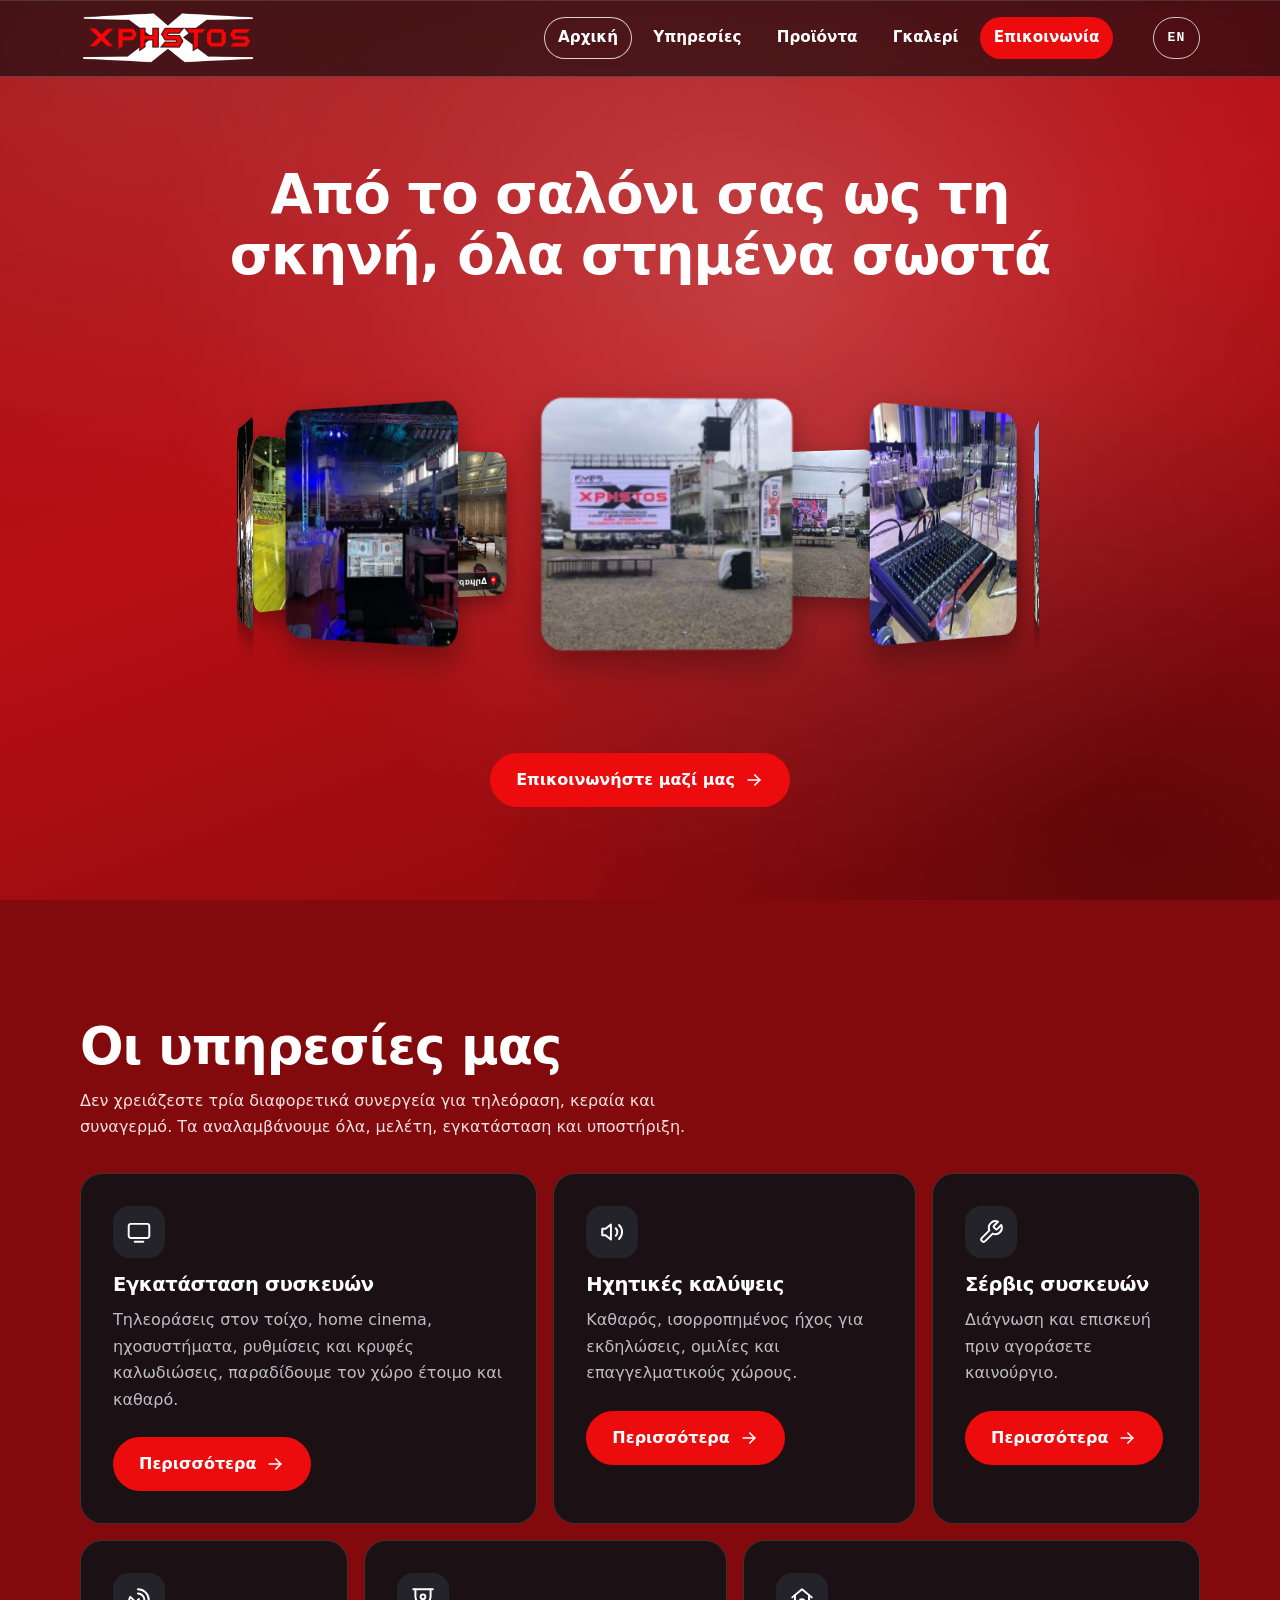
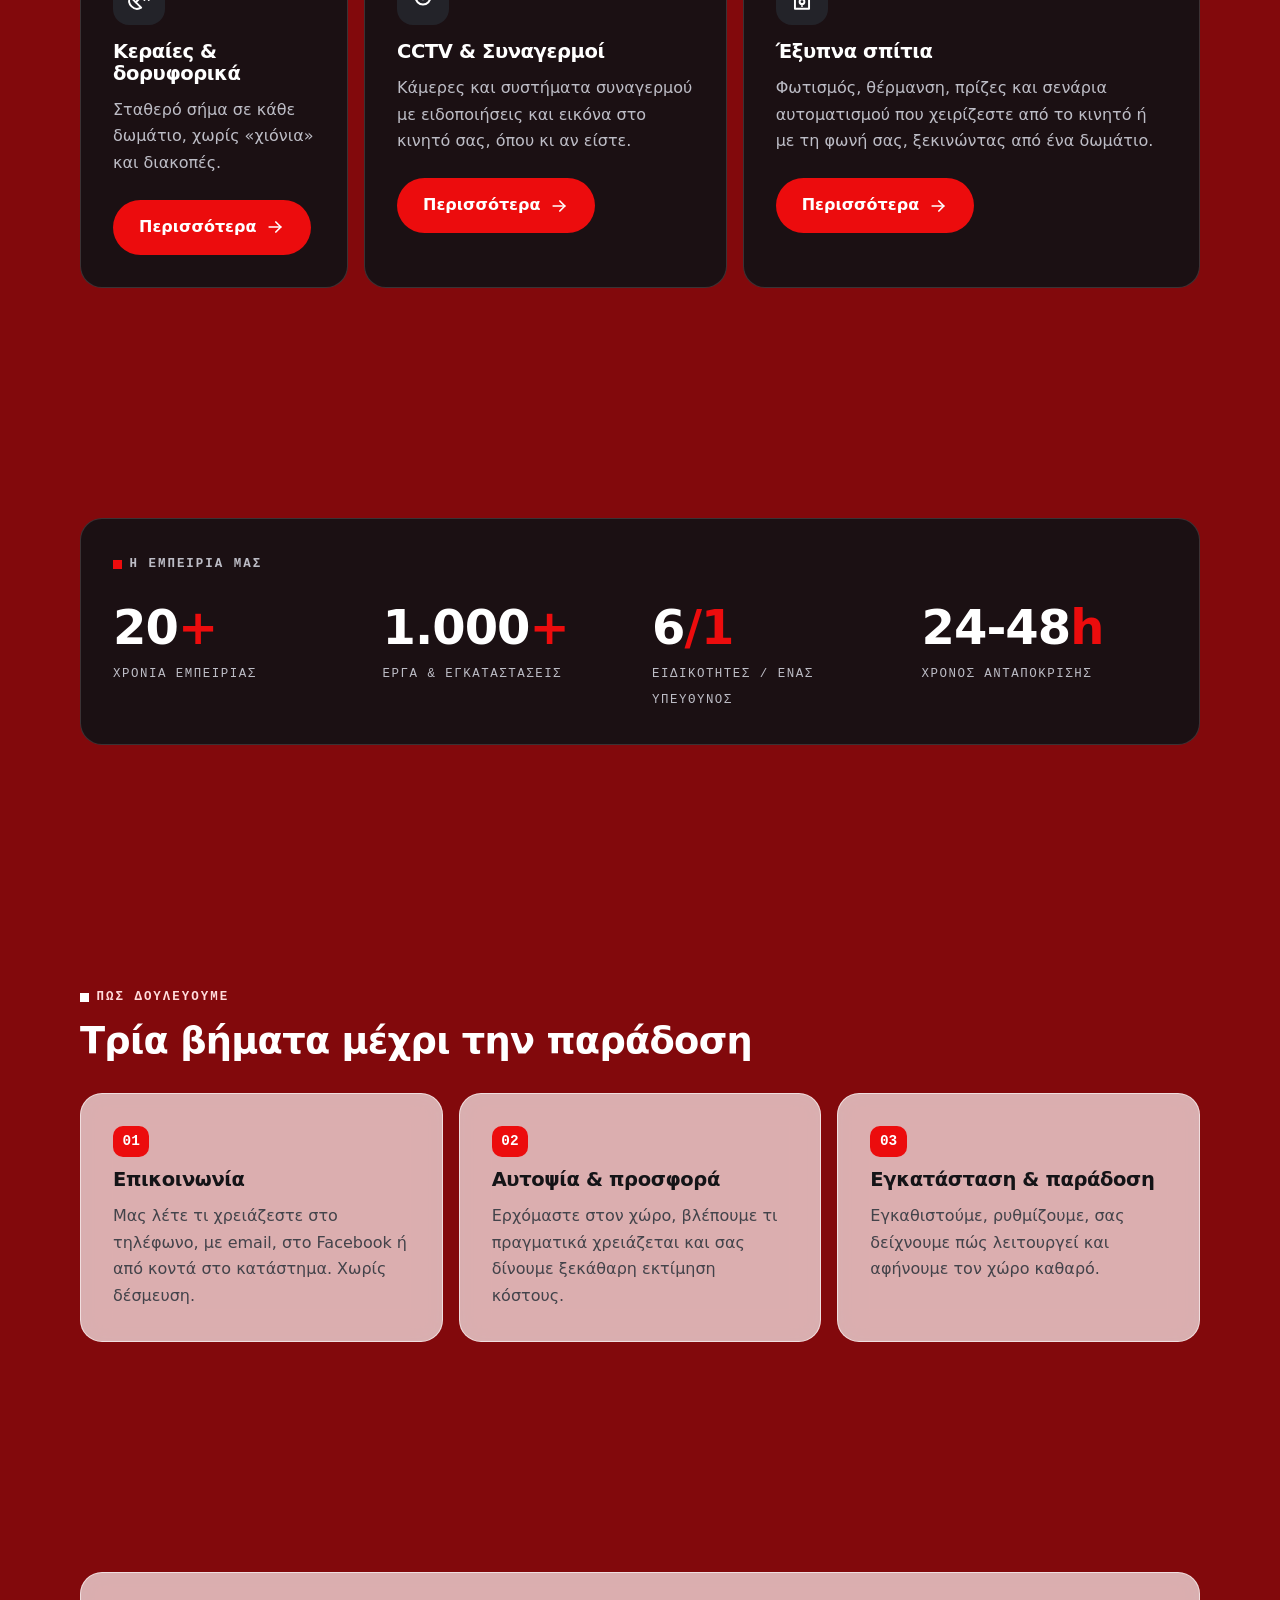
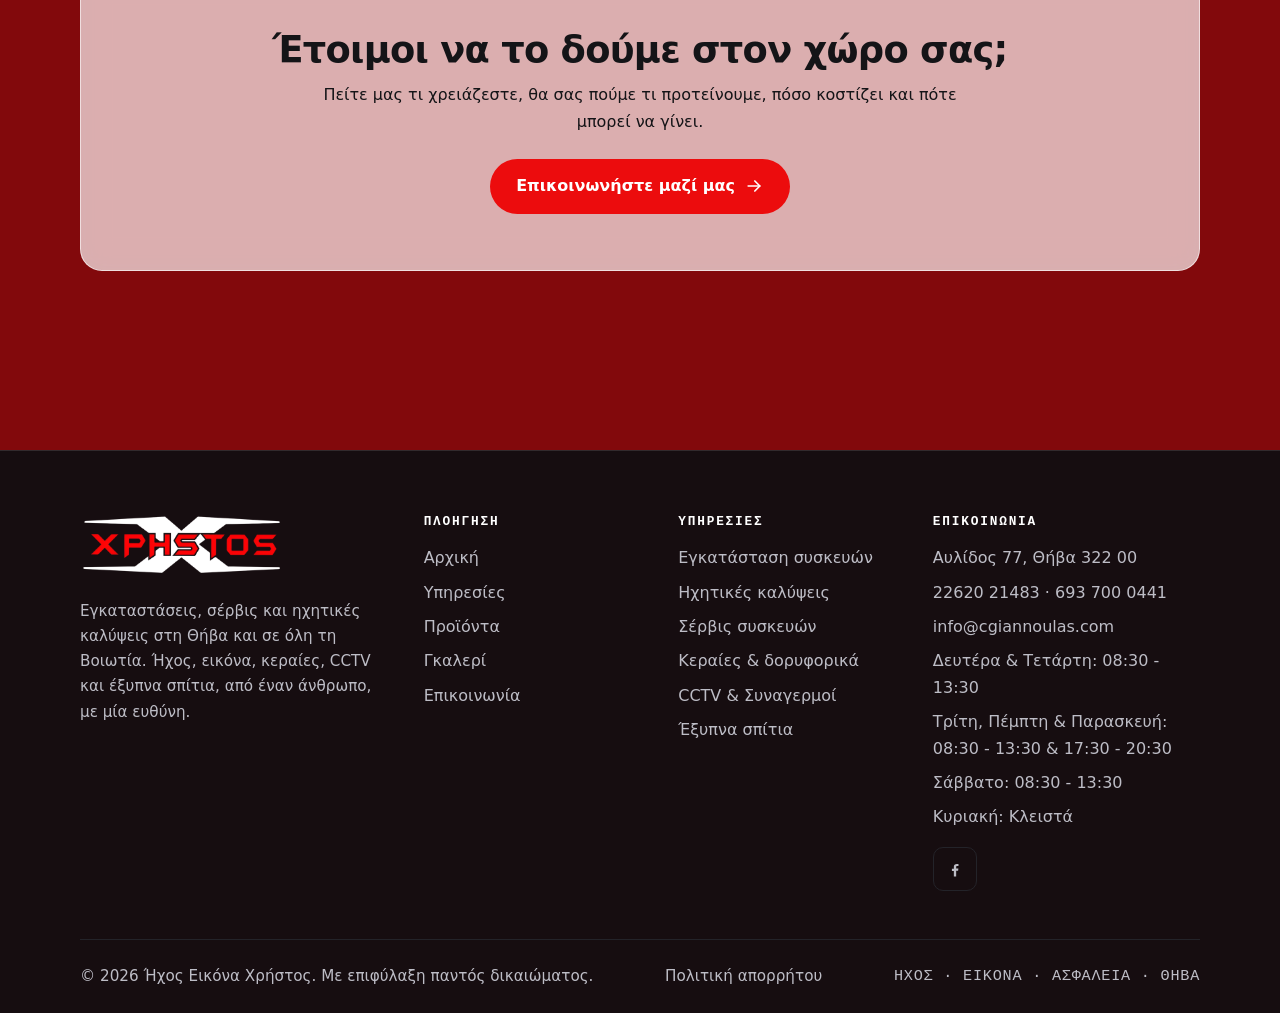
==== commit ce00e799: "Prepare for cgiannoulas.com: info@ email, canonical/hreflang, Cloudflare + Zoho privacy text, robots" ====
--- a/index.html
+++ b/index.html
@@ -10,24 +10,28 @@
   <meta property="og:locale" content="el_GR">
   <meta property="og:title" content="Ήχος Εικόνα Χρήστος - Ήχος, εικόνα &amp; ασφάλεια στη Θήβα">
   <meta property="og:description" content="Εγκαταστάσεις, ηχητικές καλύψεις, σέρβις, κεραίες &amp; δορυφορικά, CCTV, συναγερμοί και έξυπνα σπίτια στη Θήβα και τη Βοιωτία.">
-  <meta property="og:image" content="https://nickkol191-create.github.io/hxos_eikona_xrhstos/assets/og-image.jpg">
+  <meta property="og:image" content="https://cgiannoulas.com/assets/og-image.jpg">
   <meta property="og:image:width" content="1200">
   <meta property="og:image:height" content="630">
   <link rel="icon" type="image/png" href="assets/favicon.png">
   <link rel="apple-touch-icon" href="assets/apple-touch-icon.png">
   <link rel="stylesheet" href="styles.css">
-  <link rel="alternate" hreflang="el" href="index.html">
-  <link rel="alternate" hreflang="en" href="en/index.html">
+  <link rel="canonical" href="https://cgiannoulas.com/">
+  <meta property="og:url" content="https://cgiannoulas.com/">
+  <link rel="alternate" hreflang="el" href="https://cgiannoulas.com/">
+  <link rel="alternate" hreflang="en" href="https://cgiannoulas.com/en/">
+  <link rel="alternate" hreflang="x-default" href="https://cgiannoulas.com/">
   <script type="application/ld+json">
   {
     "@context": "https://schema.org",
     "@type": "LocalBusiness",
     "name": "Ήχος Εικόνα Χρήστος",
     "alternateName": "Hxos Eikona Xrhstos",
+    "url": "https://cgiannoulas.com/",
     "description": "Εγκατάσταση συσκευών, ηχητικές καλύψεις, σέρβις συσκευών, τοποθετήσεις κεραιών και δορυφορικά συστήματα, CCTV & συναγερμοί, έξυπνα σπίτια. Appliance installation, sound coverage, device repair, antenna & satellite installation, CCTV alarm, smart home.",
-    "image": "https://nickkol191-create.github.io/hxos_eikona_xrhstos/assets/og-image.jpg",
+    "image": "https://cgiannoulas.com/assets/og-image.jpg",
     "telephone": "+30-22620-21483",
-    "email": "c_giannoulas@yahoo.com",
+    "email": "info@cgiannoulas.com",
     "priceRange": "€€",
     "address": {
       "@type": "PostalAddress",
@@ -306,7 +310,7 @@
           <ul>
             <li>Αυλίδος 77, Θήβα 322 00</li>
             <li><a href="tel:+302262021483">22620 21483</a> · <a href="tel:+306937000441">693 700 0441</a></li>
-            <li><a href="mailto:c_giannoulas@yahoo.com">c_giannoulas@yahoo.com</a></li>
+            <li><a href="mailto:info@cgiannoulas.com">info@cgiannoulas.com</a></li>
             <li>Δευτέρα &amp; Τετάρτη: 08:30 - 13:30</li>
             <li>Τρίτη, Πέμπτη &amp; Παρασκευή: 08:30 - 13:30 &amp; 17:30 - 20:30</li>
             <li>Σάββατο: 08:30 - 13:30</li>
--- a/styles.css
+++ b/styles.css
@@ -1250,7 +1250,16 @@
   .merge-media .tile-img,
   .merge-media .tile-media { order: 2; }
 
-  .merge-media .tile-img { min-height: clamp(240px, 52vw, 400px); }
+  /* Ολόκληρη η φωτογραφία, χωρίς κόψιμο: φυσική αναλογία, και σε πολύ
+     ψηλές φωτογραφίες (tablet) χωράει ολόκληρη με σκούρο φόντο στα πλάγια. */
+  .merge-media .tile-img { min-height: 0; background: #0f0f12; }
+  .merge-media .tile-img img {
+    position: static;
+    display: block;
+    height: auto;
+    max-height: 75vh;
+    object-fit: contain;
+  }
 }
 
 @media (max-width: 639.98px) {
@@ -1267,8 +1276,6 @@
     border-top-right-radius: 0;
     border-top: 0;
   }
-
-  .merge-media .tile-img { min-height: 240px; }
 }
 
 /* ---- foldable service cards on the homepage (phone only) ------------ */
@@ -2235,6 +2242,9 @@
 .vid-toggle.is-paused .i-play { display: block; }
 .vid-toggle.is-paused .i-pause { display: none; }
 
+/* γκαλερί: κουμπί πλήρους οθόνης κάτω αριστερά (video.js) */
+.vid-full { right: auto; left: 10px; }
+
 @media (hover: hover) and (pointer: fine) {
   .vid-toggle:hover { background: var(--clr-accent); border-color: var(--clr-accent); }
 }
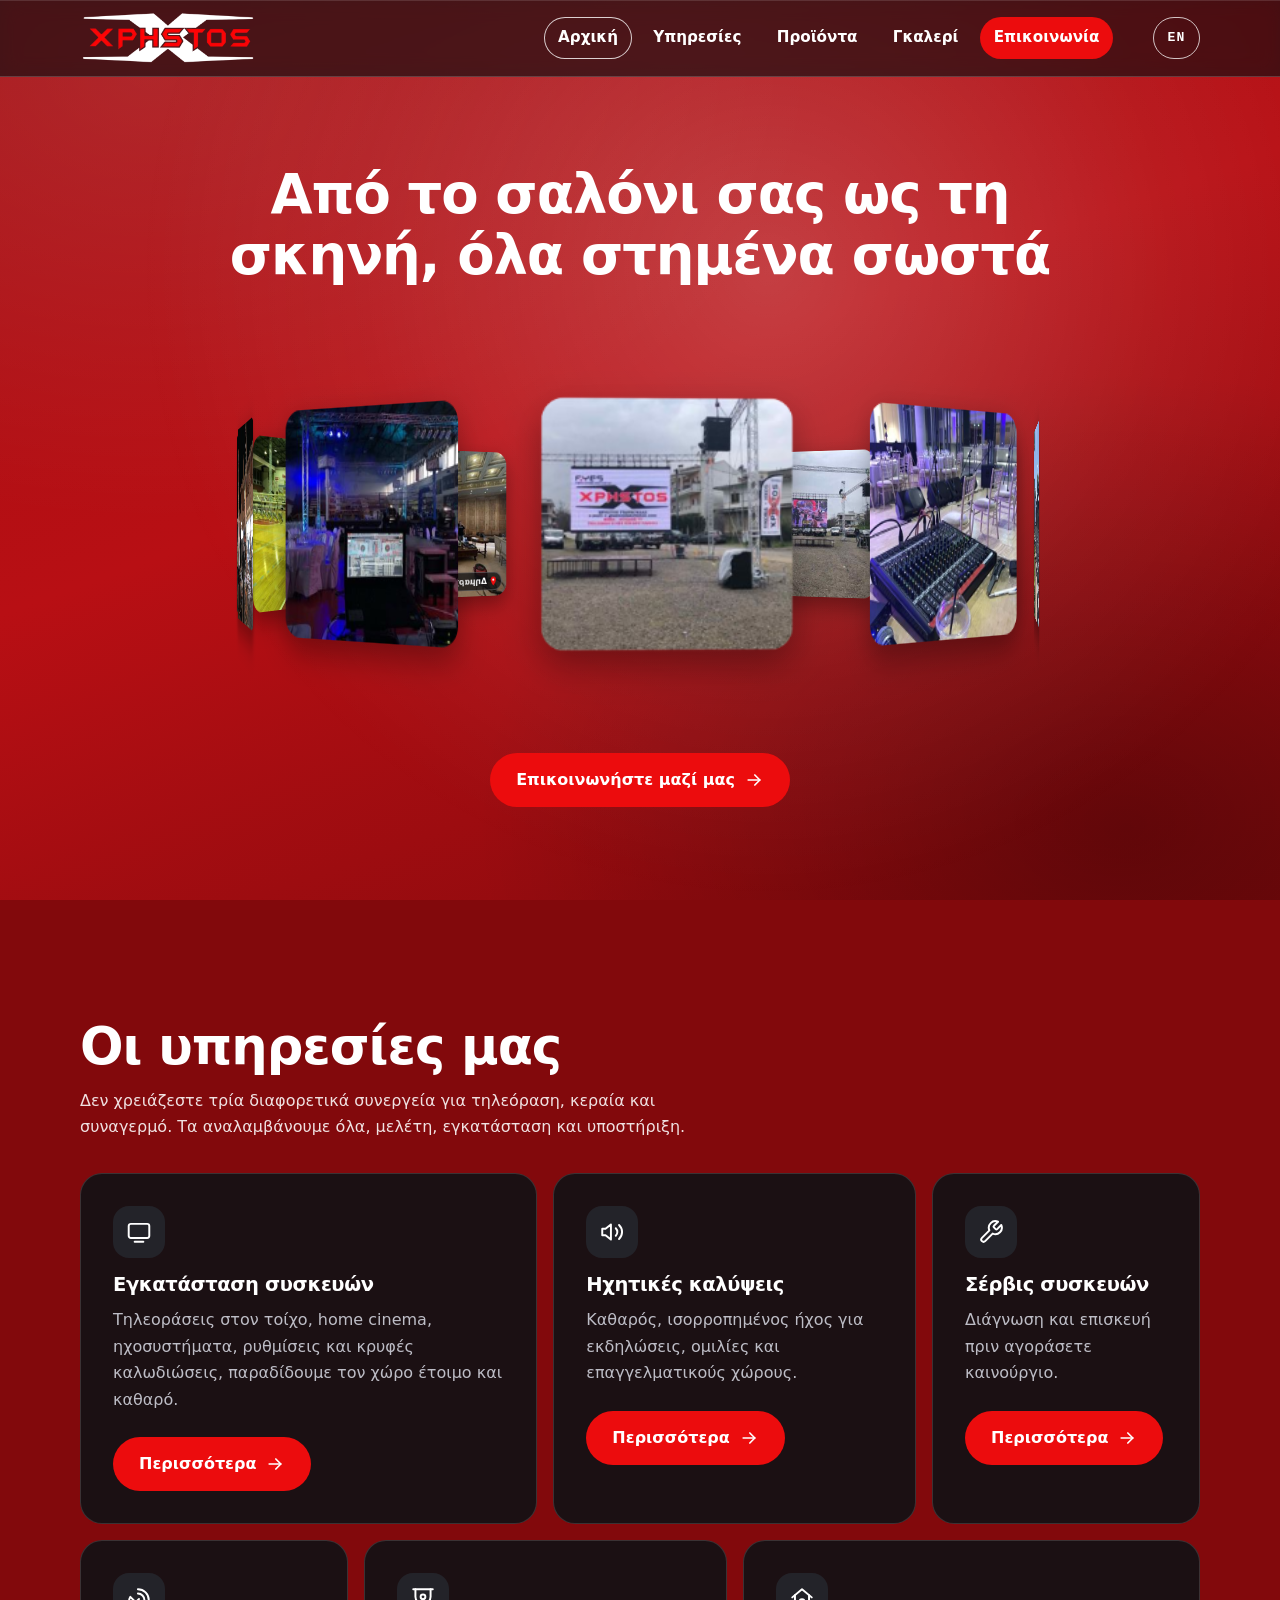
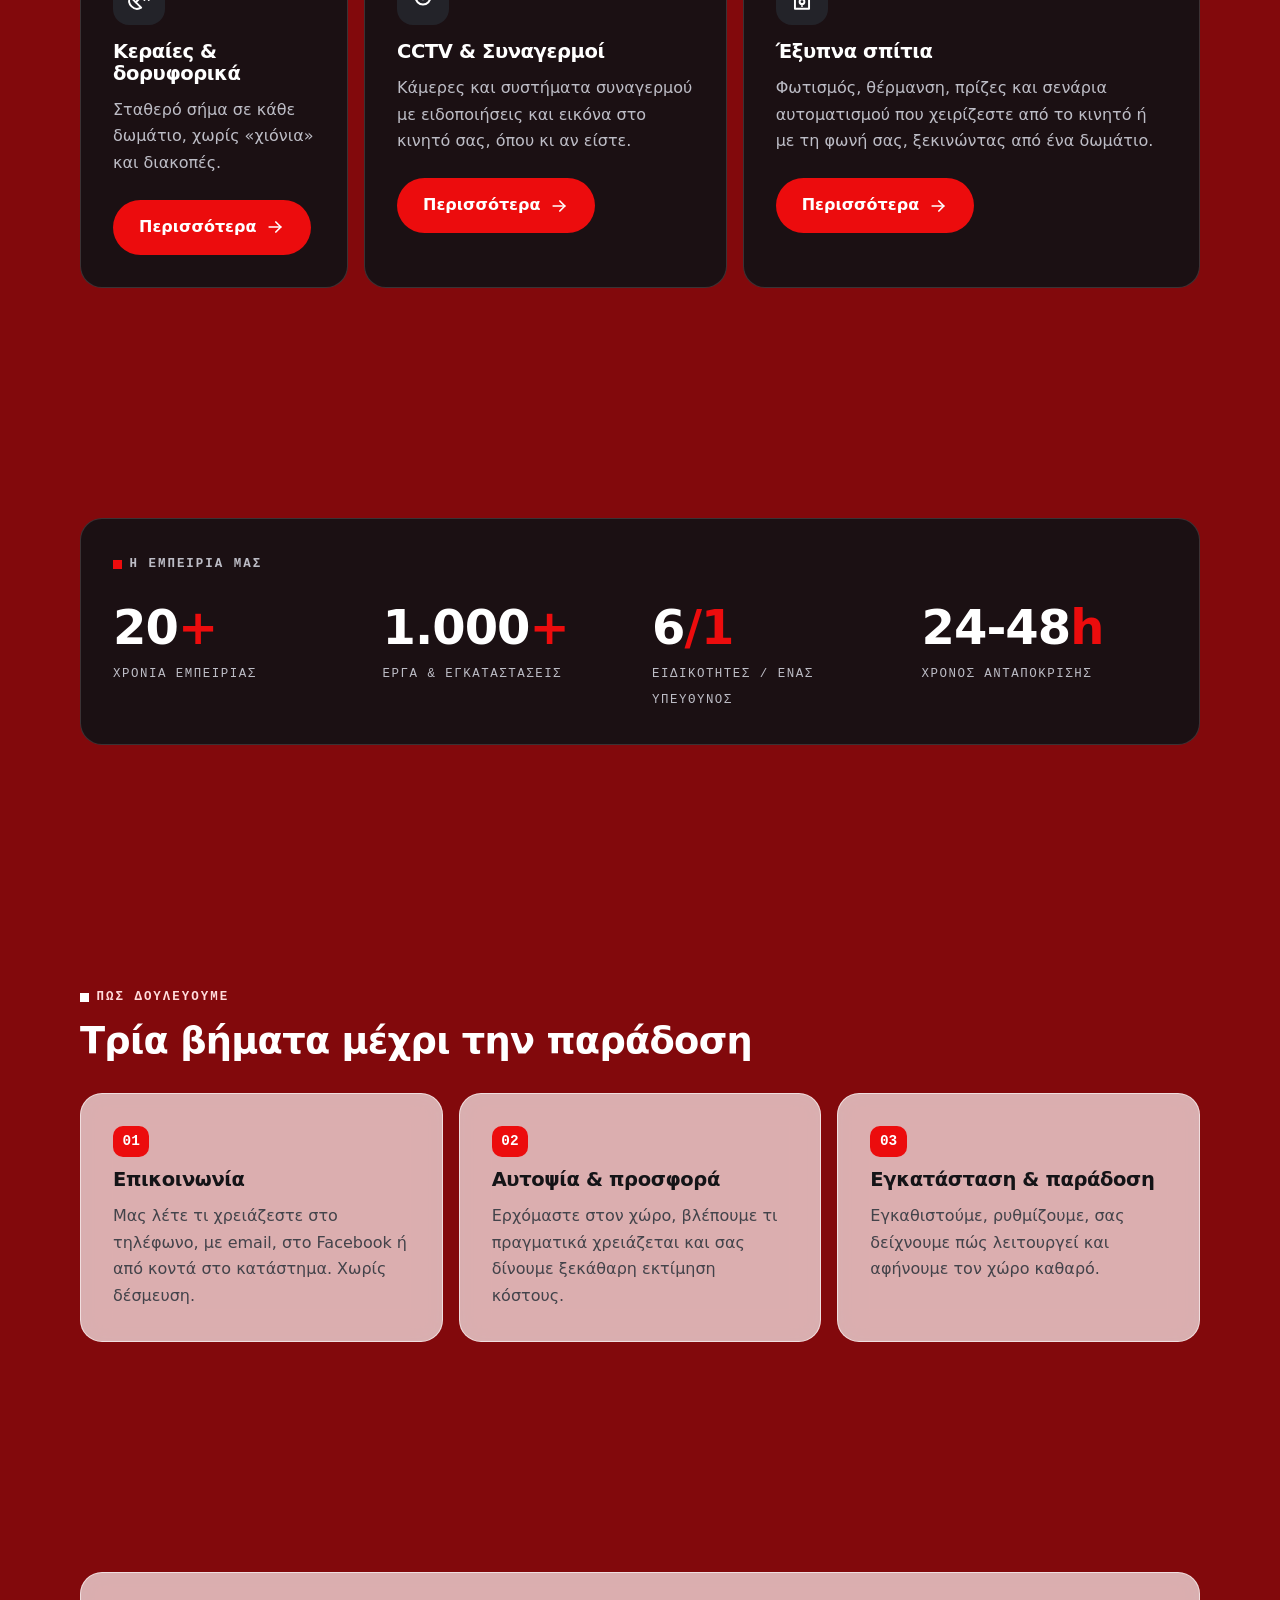
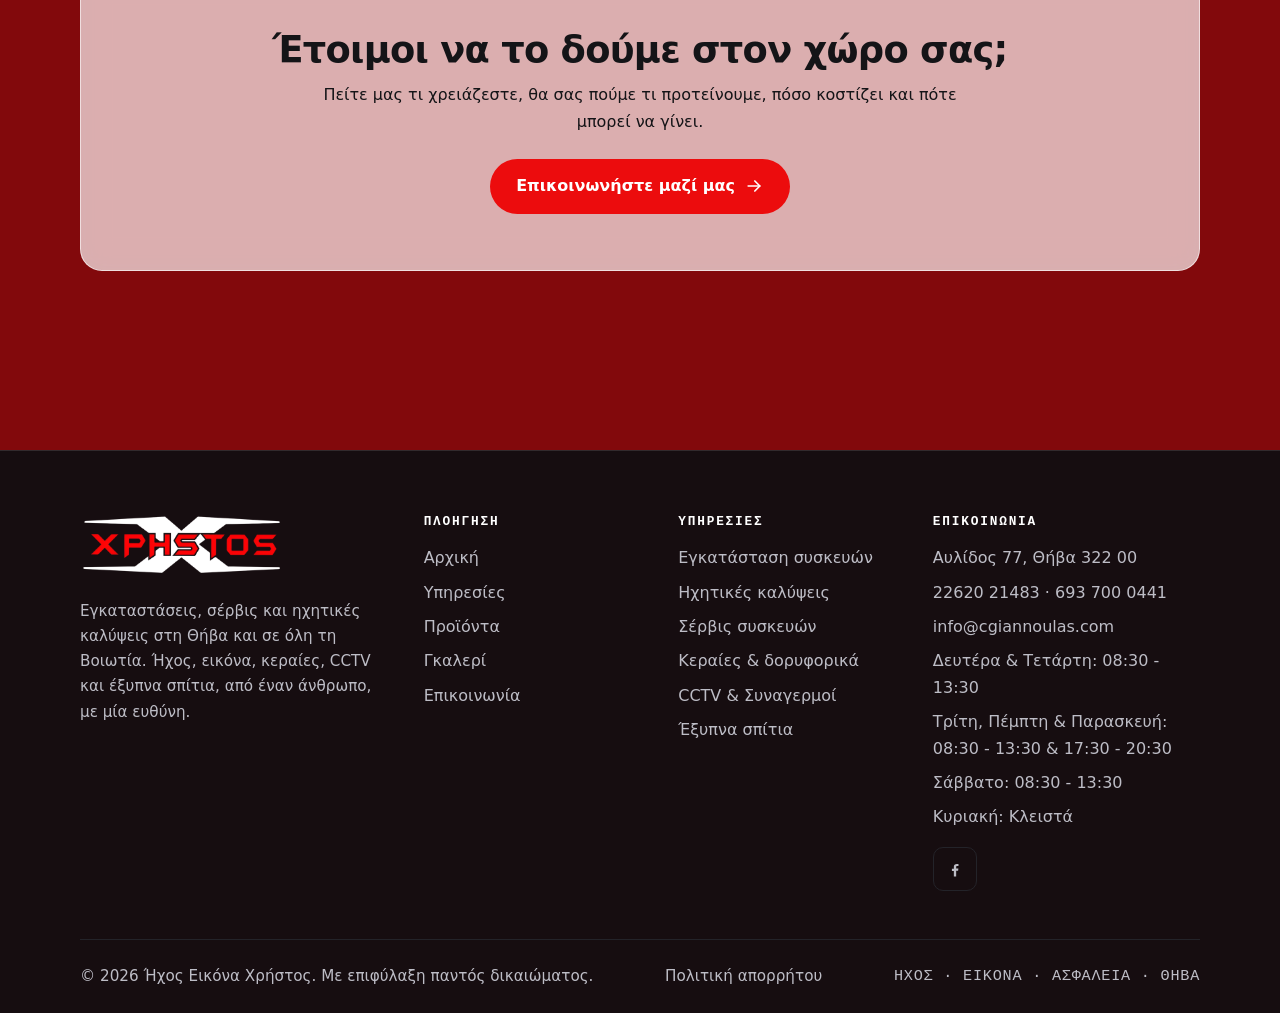
==== commit e8918c98: "Home photo: Back closes the photo instead of leaving; Greek labels typed in capitals without tonos -" ====
--- a/index.html
+++ b/index.html
@@ -15,7 +15,7 @@
   <meta property="og:image:height" content="630">
   <link rel="icon" type="image/png" href="assets/favicon.png">
   <link rel="apple-touch-icon" href="assets/apple-touch-icon.png">
-  <link rel="stylesheet" href="styles.css">
+  <link rel="stylesheet" href="styles.css?v=2">
   <link rel="canonical" href="https://cgiannoulas.com/">
   <meta property="og:url" content="https://cgiannoulas.com/">
   <link rel="alternate" hreflang="el" href="https://cgiannoulas.com/">
@@ -211,13 +211,13 @@
     <!-- ===== STATS ===== -->
     <section class="section container" aria-labelledby="stats-title">
       <div class="tile tile-dark">
-        <p class="eyebrow">Η εμπειρία μας</p>
+        <p class="eyebrow">Η ΕΜΠΕΙΡΙΑ ΜΑΣ</p>
         <h2 id="stats-title" class="visually-hidden">Η εμπειρία μας σε αριθμούς</h2>
         <div class="stats mt-4">
-          <div class="stat"><b>20<em>+</em></b><span>Χρόνια εμπειρίας</span></div>
-          <div class="stat"><b>1.000<em>+</em></b><span>Έργα &amp; εγκαταστάσεις</span></div>
-          <div class="stat"><b>6<em>/1</em></b><span>Ειδικότητες / ένας υπεύθυνος</span></div>
-          <div class="stat"><b>24-48<em>h</em></b><span>Χρόνος ανταπόκρισης</span></div>
+          <div class="stat"><b>20<em>+</em></b><span>ΧΡΟΝΙΑ ΕΜΠΕΙΡΙΑΣ</span></div>
+          <div class="stat"><b>1.000<em>+</em></b><span>ΕΡΓΑ &amp; ΕΓΚΑΤΑΣΤΑΣΕΙΣ</span></div>
+          <div class="stat"><b>6<em>/1</em></b><span>ΕΙΔΙΚΟΤΗΤΕΣ / ΕΝΑΣ ΥΠΕΥΘΥΝΟΣ</span></div>
+          <div class="stat"><b>24-48<em>h</em></b><span>ΧΡΟΝΟΣ ΑΝΤΑΠΟΚΡΙΣΗΣ</span></div>
         </div>
       </div>
     </section>
@@ -225,7 +225,7 @@
     <!-- ===== MINI PROCESS ===== -->
     <section class="section container" aria-labelledby="process-title">
       <div class="section-head">
-        <p class="eyebrow">Πώς δουλεύουμε</p>
+        <p class="eyebrow">ΠΩΣ ΔΟΥΛΕΥΟΥΜΕ</p>
         <h2 id="process-title">Τρία βήματα μέχρι την παράδοση</h2>
       </div>
       <div class="bento">
@@ -285,7 +285,7 @@
           <p>Εγκαταστάσεις, σέρβις και ηχητικές καλύψεις στη Θήβα και σε όλη τη Βοιωτία. Ήχος, εικόνα, κεραίες, CCTV και έξυπνα σπίτια, από έναν άνθρωπο, με μία ευθύνη.</p>
         </div>
         <nav aria-label="Πλοήγηση υποσέλιδου">
-          <h4>Πλοήγηση</h4>
+          <h4>ΠΛΟΗΓΗΣΗ</h4>
           <ul>
             <li><a href="index.html">Αρχική</a></li>
             <li><a href="services.html">Υπηρεσίες</a></li>
@@ -295,7 +295,7 @@
           </ul>
         </nav>
         <nav aria-label="Υπηρεσίες υποσέλιδου">
-          <h4>Υπηρεσίες</h4>
+          <h4>ΥΠΗΡΕΣΙΕΣ</h4>
           <ul>
             <li><a href="services.html#egkatastasi-syskevon">Εγκατάσταση συσκευών</a></li>
             <li><a href="services.html#ixitikes-kalypseis">Ηχητικές καλύψεις</a></li>
@@ -306,7 +306,7 @@
           </ul>
         </nav>
         <div>
-          <h4>Επικοινωνία</h4>
+          <h4>ΕΠΙΚΟΙΝΩΝΙΑ</h4>
           <ul>
             <li>Αυλίδος 77, Θήβα 322 00</li>
             <li><a href="tel:+302262021483">22620 21483</a> · <a href="tel:+306937000441">693 700 0441</a></li>
@@ -331,6 +331,6 @@
     </div>
   </footer>
   <script src="assets/js/glass.js" defer></script>
-  <script src="assets/js/hero-carousel.js" defer></script>
+  <script src="assets/js/hero-carousel.js?v=2" defer></script>
 </body>
 </html>
--- a/styles.css
+++ b/styles.css
@@ -131,10 +131,15 @@
   font-size: 0.78rem;
   font-weight: 600;
   letter-spacing: 0.16em;
-  text-transform: uppercase;
   color: var(--clr-accent-deep);
   margin-bottom: var(--sp-3);
 }
+
+/* κεφαλαία με CSS μόνο στα αγγλικά. Στις ελληνικές σελίδες οι ετικέτες
+   (.eyebrow, .stat span, .compare thead th, .site-footer h4) γράφονται
+   κεφαλαία με το χέρι στο HTML, χωρίς τόνους: το text-transform κρατά
+   τους τόνους σε Safari/iOS και όπου λείπει το lang="el" */
+.eyebrow:lang(en) { text-transform: uppercase; }
 
 .eyebrow::before {
   content: "";
@@ -519,9 +524,10 @@
   font-family: var(--font-mono);
   font-size: 0.78rem;
   letter-spacing: 0.12em;
-  text-transform: uppercase;
   color: var(--clr-on-dark-soft);
 }
+
+.stat span:lang(en) { text-transform: uppercase; }
 
 .tile:not(.tile-dark) .stat span { color: var(--clr-ink-soft); }
 
@@ -641,9 +647,10 @@
   font-family: var(--font-mono);
   font-size: 0.78rem;
   letter-spacing: 0.12em;
-  text-transform: uppercase;
   color: var(--clr-ink-soft);
 }
+
+.compare thead th:lang(en) { text-transform: uppercase; }
 
 .compare tbody th { font-weight: 600; }
 
@@ -837,9 +844,10 @@
   font-size: 0.8rem;
   font-weight: 600;
   letter-spacing: 0.14em;
-  text-transform: uppercase;
   margin-bottom: var(--sp-4);
 }
+
+.site-footer h4:lang(en) { text-transform: uppercase; }
 
 .site-footer ul { display: grid; gap: var(--sp-2); }
 
